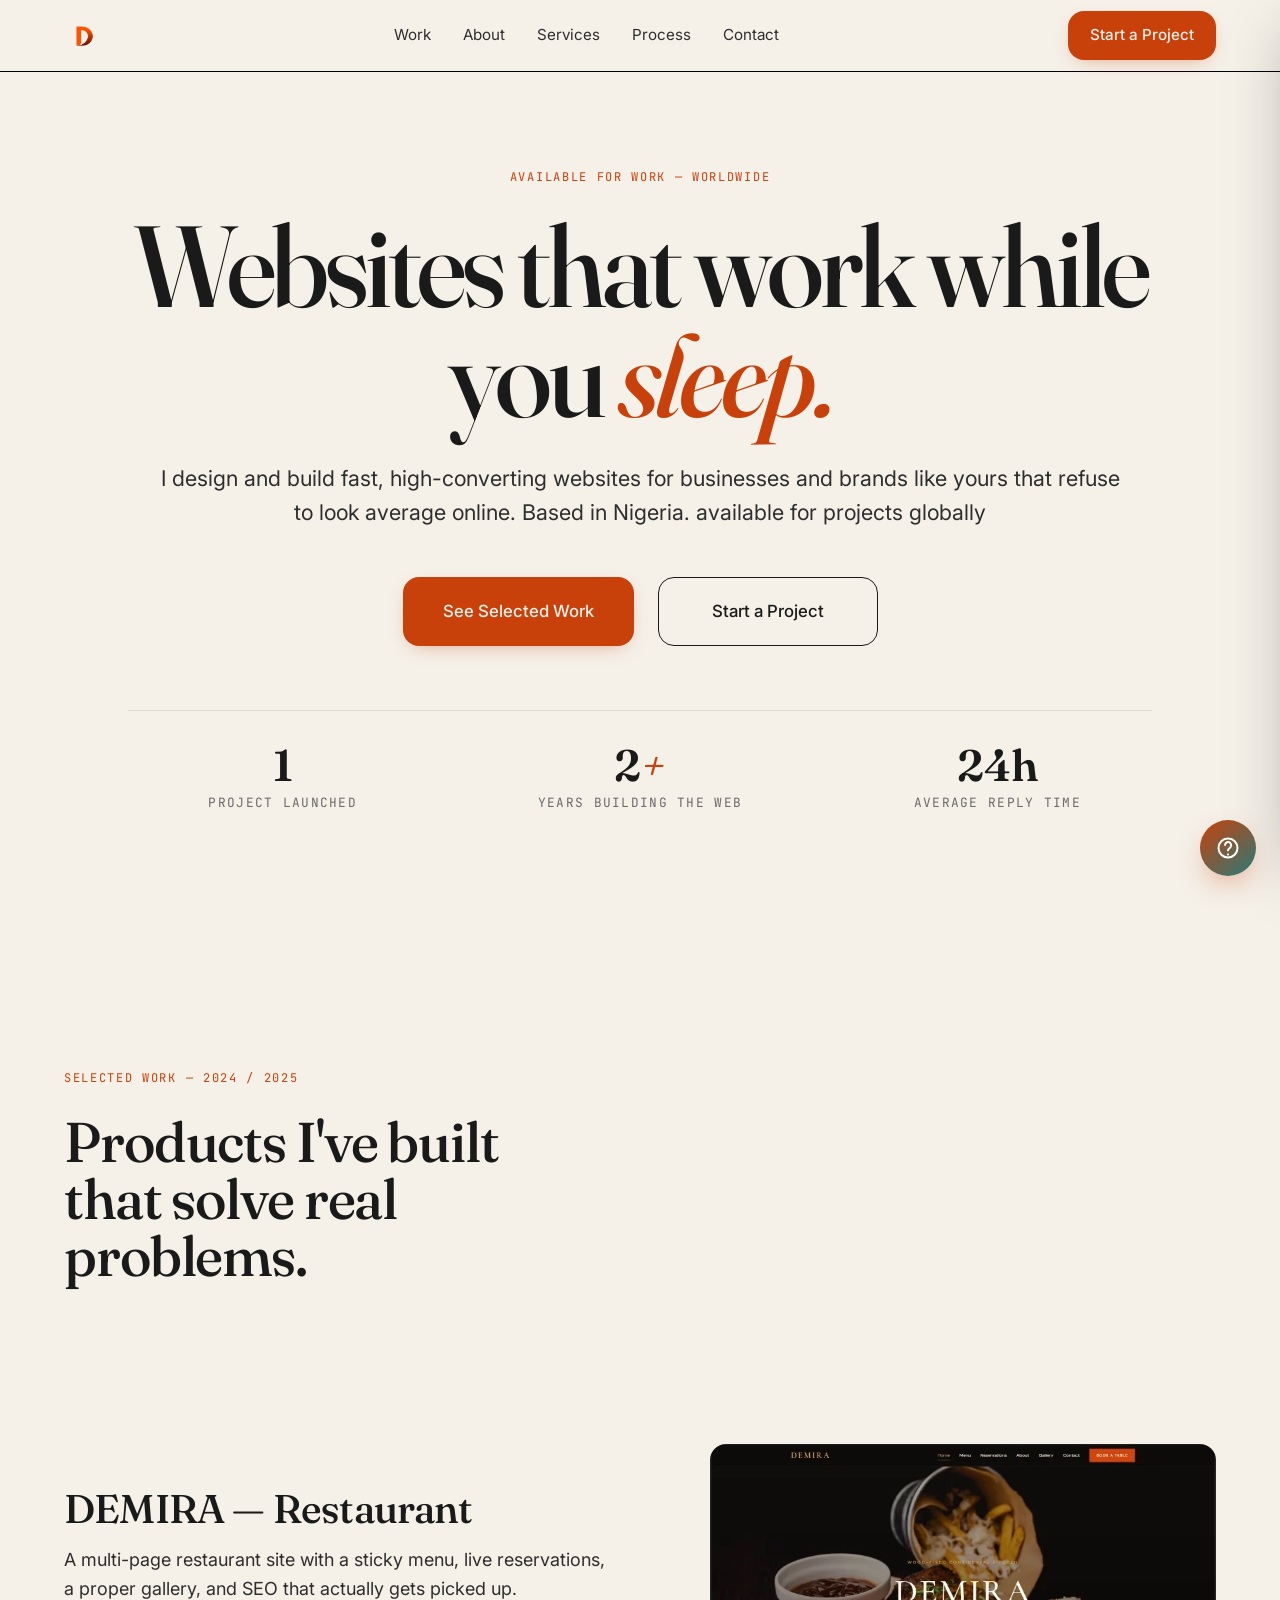
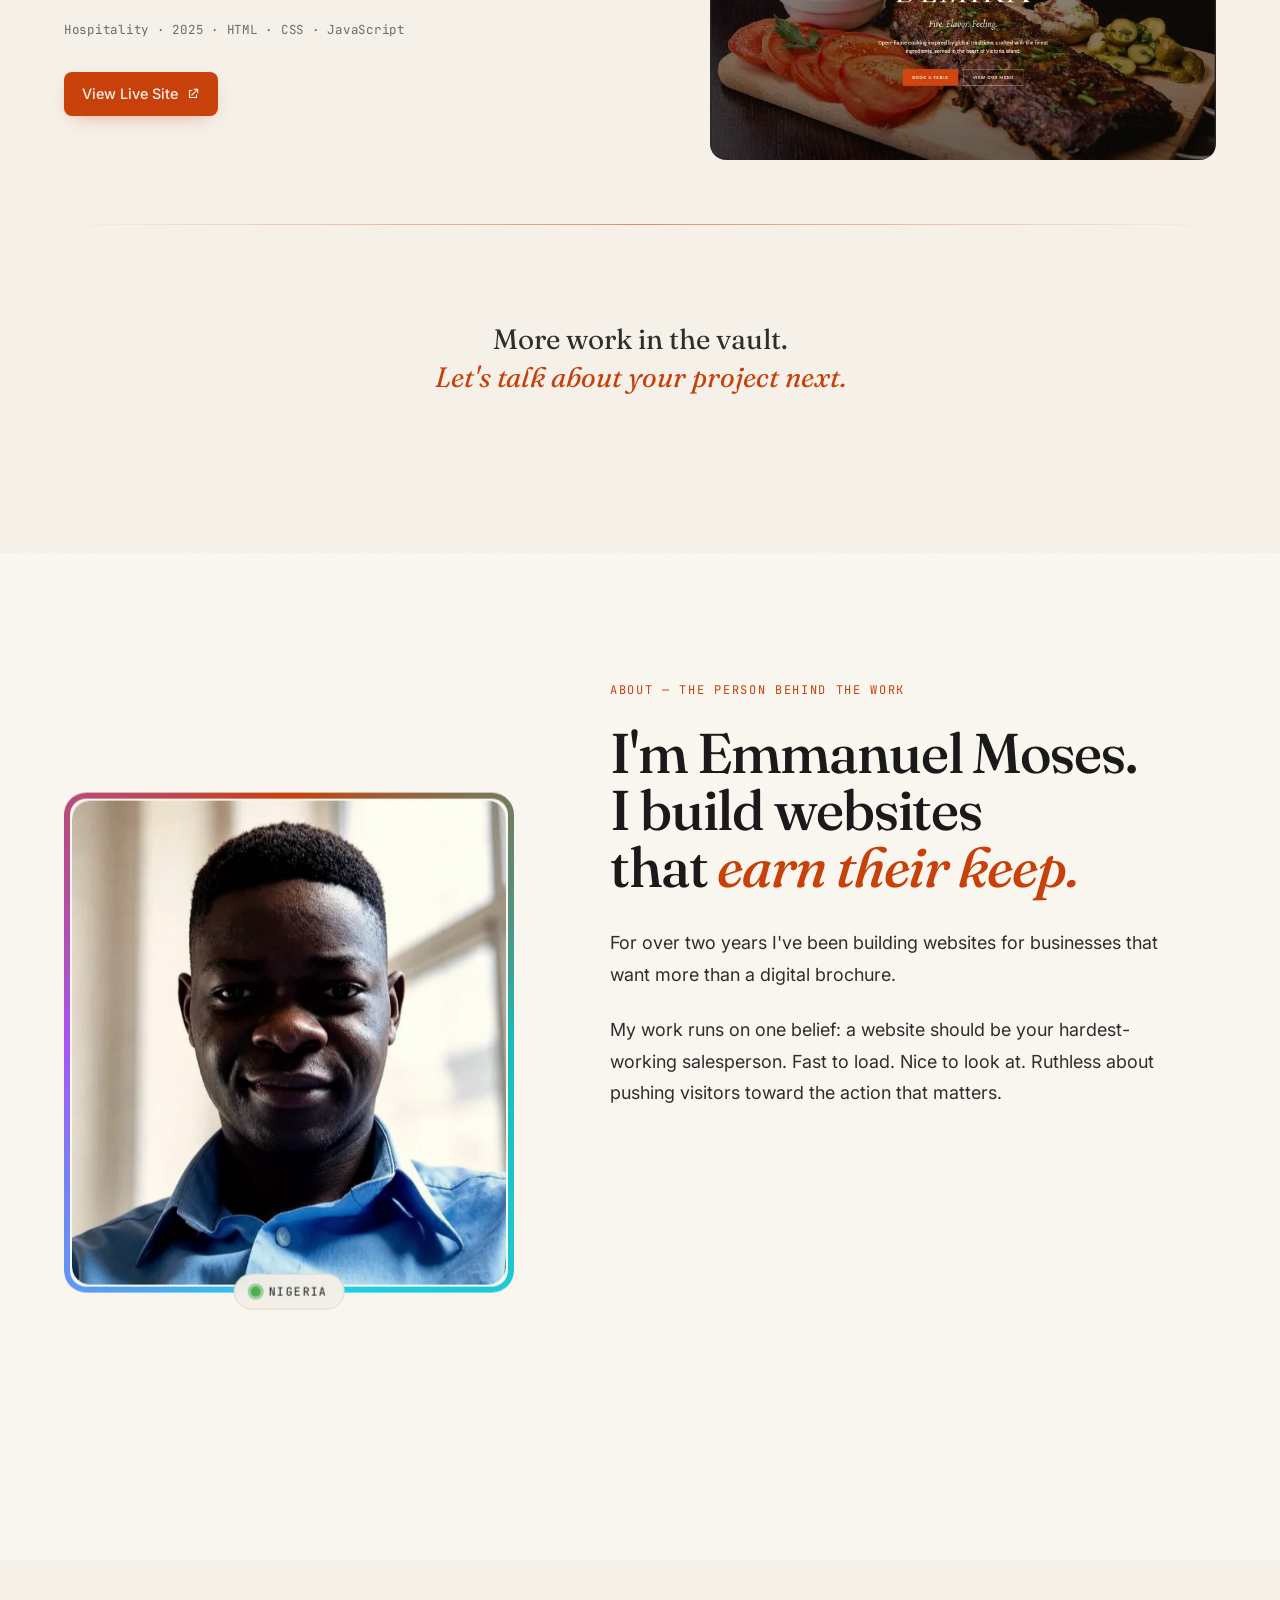
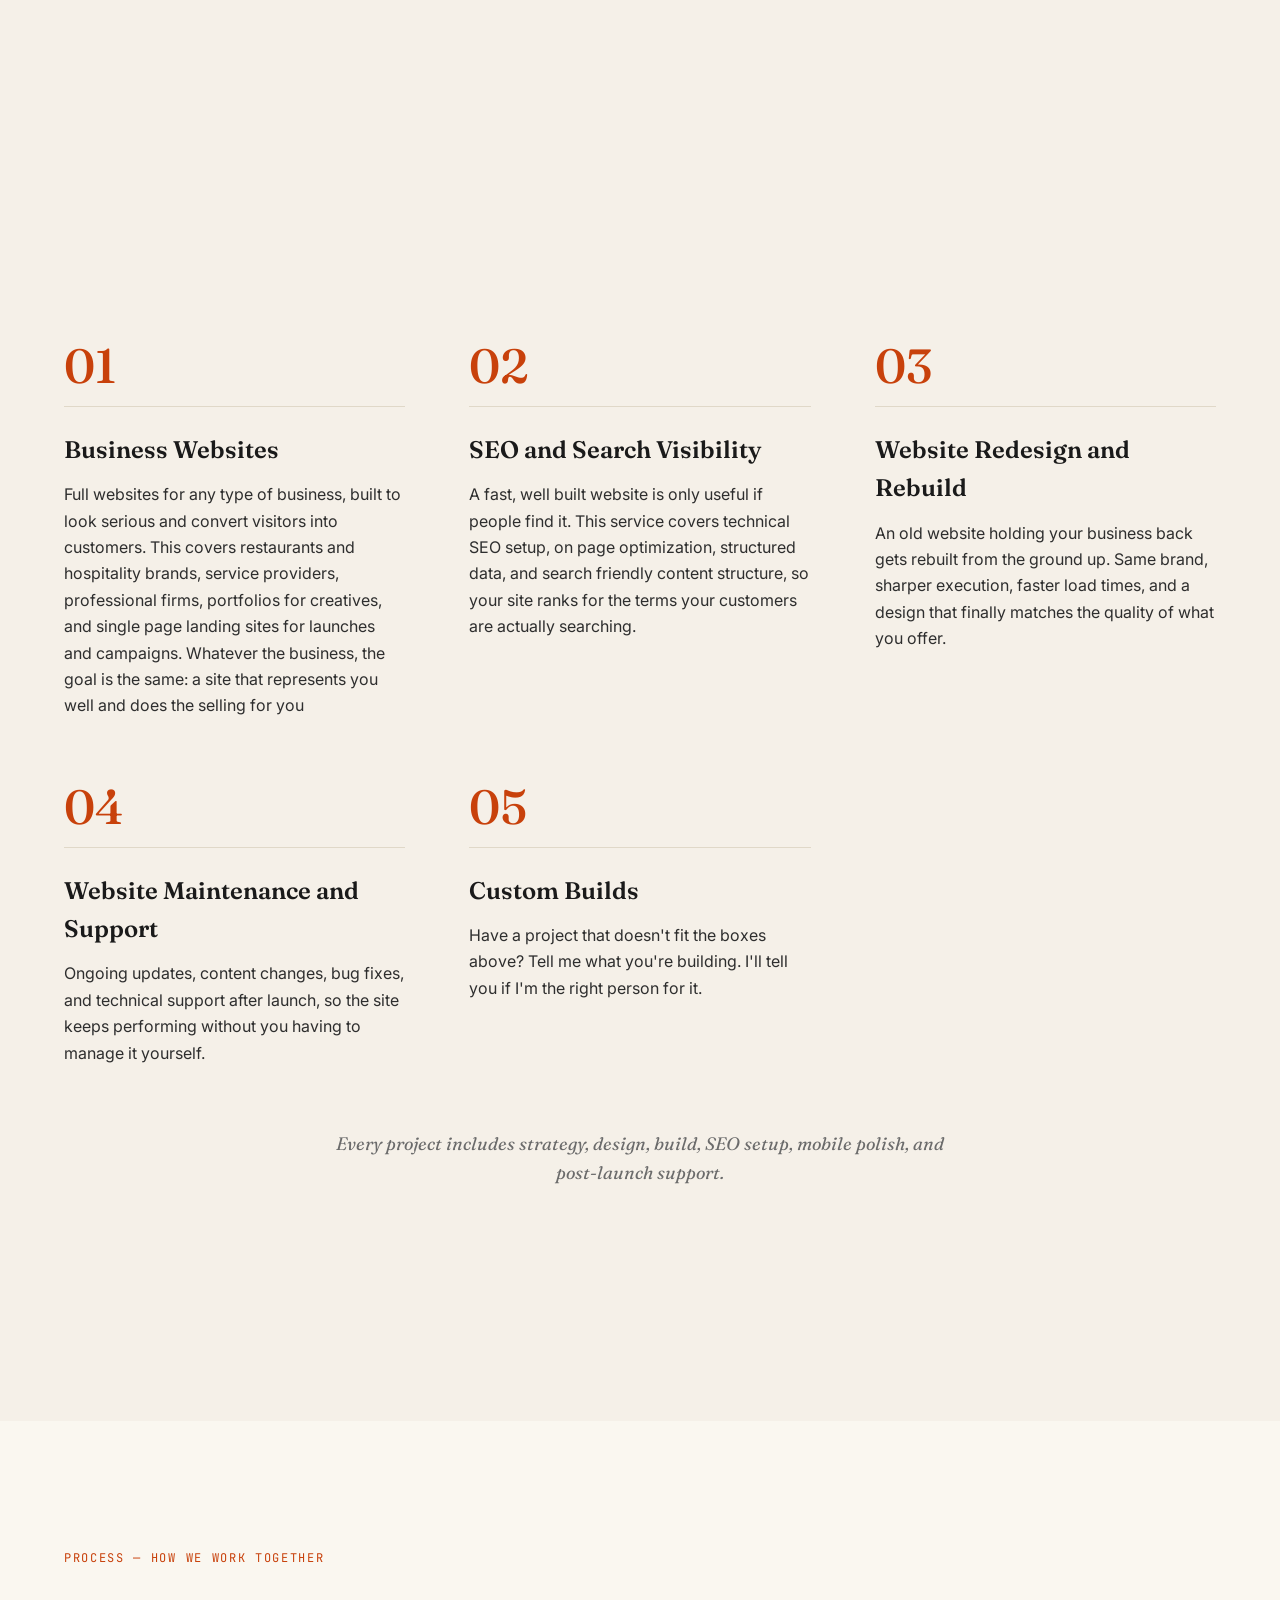
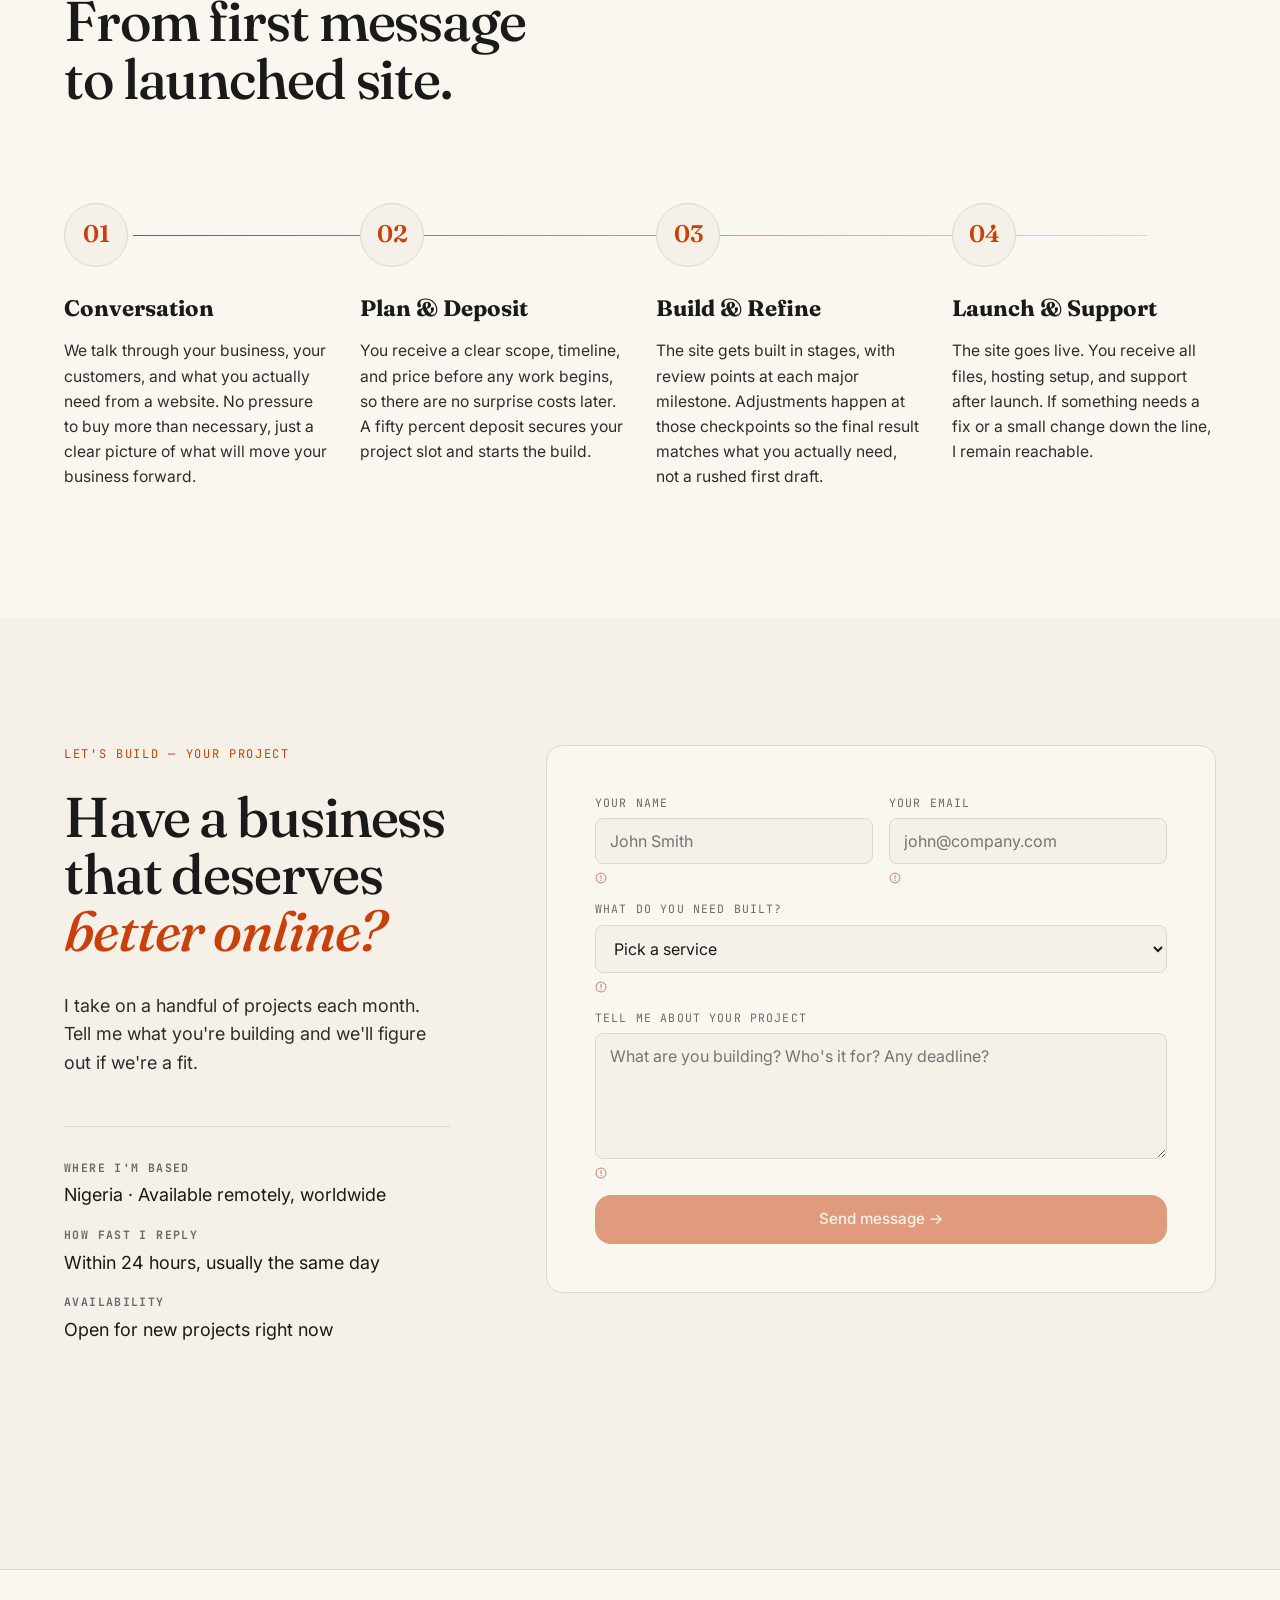
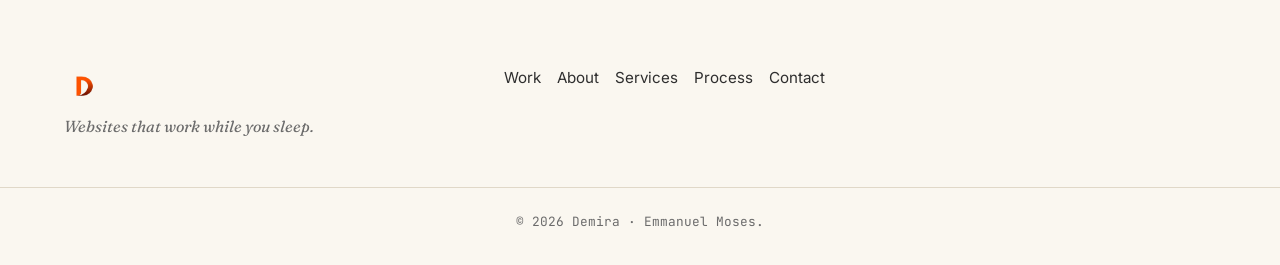
==== index.html @ 2ce8caf1 "Update index.html" ====
<!DOCTYPE html>
<html lang="en">
<head>
<meta charset="UTF-8">
<meta name="viewport" content="width=device-width, initial-scale=1.0, viewport-fit=cover">
<title>Demira — Websites That Work While You Sleep</title>
<meta name="description" content="I design and build fast, high-converting websites for businesses and brands that refuse to look average online. Based in Nigeria. Trusted by clients globally">
<meta name="author" content="Emmanuel Moses">
<meta name="theme-color" content="#F5F0E8">
<meta name="robots" content="index,follow">
<meta name="keywords" content="web developer Nigeria, premium web design, landing page developer, React developer, restaurant website developer, Demira, Emmanuel Moses">
<link rel="canonical" href="https://demira.online">

<meta property="og:type" content="website">
<meta property="og:title" content="Demira — Websites That Work While You Sleep">
<meta property="og:description" content="I build fast, thoughtful, high-converting websites for businesses that refuse to look average online. Working with clients across the globe.">
<meta property="og:image" content="https://demira.online/og-image.jpg">
<meta property="og:image:width" content="1200">
<meta property="og:image:height" content="630">
<meta property="og:url" content="https://demira.online">
<meta property="og:site_name" content="Demira">
<meta property="og:locale" content="en_US">

<meta name="twitter:card" content="summary_large_image">
<meta name="twitter:title" content="Demira — Websites That Work While You Sleep">
<meta name="twitter:description" content="Custom websites for businesses that refuse to look average online.">
<meta name="twitter:image" content="https://demira.online/og-image.jpg">

<link rel="icon" type="image/x-icon" href="favicon.ico">

<link rel="preconnect" href="https://fonts.googleapis.com">
<link rel="preconnect" href="https://fonts.gstatic.com" crossorigin>
<link rel="stylesheet" href="https://fonts.googleapis.com/css2?family=Fraunces:ital,wght@0,400;0,500;0,600;0,700;1,400;1,600&family=Inter:wght@400;500;700&family=JetBrains+Mono:wght@400;500&display=swap">
<link rel="stylesheet" href="style.css">

<link rel="preload" as="image" href="hero-bg-1-desktop.webp" media="(min-width: 1200px)">
<link rel="preload" as="image" href="hero-bg-1-tablet.webp" media="(min-width: 768px) and (max-width: 1199px)">
<link rel="preload" as="image" href="hero-bg-1-mobile.webp" media="(max-width: 767px)">

<script type="application/ld+json">
{
  "@context": "https://schema.org",
  "@type": "ProfessionalService",
  "name": "Demira",
  "description": "Custom web development services for businesses in Nigeria and worldwide.",
  "url": "https://demira.online",
  "image": "https://demira.online/og-image.jpg",
  "priceRange": "$$",
  "serviceType": "Web Development",
  "areaServed": { "@type": "Place", "name": "Worldwide" },
  "address": { "@type": "PostalAddress", "addressCountry": "NG" },
  "email": "devmosheh@gmail.com",
  "telephone": "+2349059639220",
  "founder": {
    "@type": "Person",
    "name": "Emmanuel Moses",
    "jobTitle": "Web Developer",
    "url": "https://demira.online"
  }
}
</script>
<script type="application/ld+json">
{
  "@context": "https://schema.org",
  "@type": "Person",
  "name": "Emmanuel Moses",
  "alternateName": "Demira",
  "url": "https://demira.online",
  "image": "https://demira.online/portrait-hero-desktop.webp",
  "jobTitle": "Web Developer",
  "email": "devmosheh@gmail.com",
  "telephone": "+2349059639220",
  "worksFor": { "@type": "Organization", "name": "Demira" },
  "address": { "@type": "PostalAddress", "addressCountry": "NG" }
}
</script>
</head>
<body>

<a href="#main" class="skip">Skip to main content</a>

<header class="nav" id="nav">
  <div class="nav-inner">
    <a href="#top" class="brand" aria-label="Demira — home">
      <img src="logo-placeholder.png" alt="Demira logo" width="40" height="40" class="brand-logo">
    </a>
    <nav class="nav-links" aria-label="Primary">
      <a href="#work">Work</a>
      <a href="#about">About</a>
      <a href="#services">Services</a>
      <a href="#process">Process</a>
      <a href="#contact">Contact</a>
    </nav>
    <a href="#contact" class="btn btn-primary nav-cta">Start a Project</a>
    <button class="hamburger" id="ham" aria-label="Open menu" aria-expanded="false" aria-controls="mobileMenu" type="button">
      <span></span><span></span><span></span>
    </button>
  </div>
  <div class="menu-overlay" id="menuOverlay" hidden></div>
  <aside class="mobile-menu" id="mobileMenu" aria-hidden="true" aria-label="Mobile navigation">
    <button class="menu-close" id="menuClose" aria-label="Close menu" type="button">
      <svg viewBox="0 0 24 24" width="22" height="22" aria-hidden="true"><path fill="none" stroke="currentColor" stroke-width="2" stroke-linecap="round" d="M6 6l12 12M18 6L6 18"/></svg>
    </button>
    <nav class="mobile-menu-links" aria-label="Mobile primary">
      <a href="#work">Work</a>
      <a href="#about">About</a>
      <a href="#services">Services</a>
      <a href="#process">Process</a>
      <a href="#contact">Contact</a>
    </nav>
    <a href="#contact" class="btn btn-accent btn-mobile-cta">
      Start a Project
      <svg viewBox="0 0 24 24" width="16" height="16" aria-hidden="true"><path fill="none" stroke="currentColor" stroke-width="2" stroke-linecap="round" stroke-linejoin="round" d="M5 12h14M13 6l6 6-6 6"/></svg>
    </a>
  </aside>
</header>

<main id="main">

<section id="top" class="hero">
  
  <!--
  <div class="hero-bg" aria-hidden="true">
    <picture class="hero-bg-img is-active">
      <source media="(min-width: 1200px)" srcset="hero-bg-1-desktop.webp">
      <source media="(min-width: 768px)" srcset="hero-bg-1-tablet.webp">
      <img src="hero-bg-1-mobile.webp" alt="" loading="eager" fetchpriority="high">
    </picture>
    <div class="hero-bg-scrim"></div>
  </div>
-->
  <div class="wrap hero-grid hero-grid--solo">
    <div class="hero-copy">
      <p class="eyebrow reveal">Available for work — Worldwide</p>
      <h1 class="hero-title reveal-words">
        Websites that work while you <em>sleep.</em>
      </h1>
      <p class="hero-sub reveal">I design and build fast, high-converting websites for businesses and brands like yours that refuse to look average online. Based in Nigeria. available for projects globally</p>
      <div class="hero-ctas reveal">
        <a href="#work" class="btn btn-primary">See Selected Work</a>
        <a href="#contact" class="btn btn-ghost">Start a Project</a>
      </div>
      <div class="hero-stats reveal">
        <div><span class="stat-num" data-count="1">0<em></em></span><span class="stat-lbl">Project launched</span></div>
        <div><span class="stat-num" data-count="2">0<em>+</em></span><span class="stat-lbl">Years building the web</span></div>
        <div><span class="stat-num" data-count="24" data-suffix="h">0h</span><span class="stat-lbl">Average Reply time</span></div>
        
               <!-- <div><span class="stat-num" data-count="100" data-suffix="%">0h</span><span class="stat-lbl">Client Satisfaction</span></div> -->
        
      </div>
    </div>
  </div>
</section>

<section id="work" class="section">
  <div class="wrap">
    <header class="section-head">
      <p class="eyebrow reveal">Selected Work — 2024 / 2025</p>
      <h2 class="section-title reveal-words">Products I've built<br>that solve real<br>problems.</h2>
    </header>

    <article class="project reveal">
      <div class="project-media">
        <picture>
          <source media="(min-width: 1200px)" srcset="project-restaurant-desktop.webp">
          <source media="(min-width: 768px)" srcset="project-restaurant-tablet.webp">
          <img src="project-restaurant-mobile.webp" alt="DEMIRA Restaurant website, wood-fired continental cuisine" loading="lazy" width="1600" height="1000">
        </picture>
      </div>
      <div class="project-info">
        <h3 class="project-title">DEMIRA — Restaurant</h3>
        <p class="project-desc">A multi-page restaurant site with a sticky menu, live reservations, a proper gallery, and SEO that actually gets picked up.</p>
        <p class="meta">Hospitality · 2025 · HTML · CSS · JavaScript</p>
        <a class="btn btn-primary btn-live" href="https://demira-restaurant.vercel.app/" target="_blank" rel="noopener noreferrer">
          View Live Site
          <svg viewBox="0 0 24 24" width="14" height="14" aria-hidden="true"><path fill="none" stroke="currentColor" stroke-width="2" stroke-linecap="round" stroke-linejoin="round" d="M14 4h6v6M20 4L10 14M6 6h4M6 6v12h12v-4"/></svg>
        </a>
      </div>
    </article>
    <hr class="ember-rule">


    
<!--
    <article class="project reveal">
      <div class="project-media project-media--placeholder" aria-hidden="true">
        <span class="ph-icon">🏆</span>
      </div>
      <div class="project-info">
        <h3 class="project-title">Certificate Generator</h3>
        <p class="project-desc">Upload a CSV, pick a template, send branded certificates to every recipient. Hours of manual work compressed into one click.</p>
        <p class="meta">Tools · 2024 · React · Supabase · Resend</p>
        <button type="button" class="btn btn-live btn-live--disabled" disabled aria-disabled="true">
          Coming Soon
        </button>
      </div>
    </article>
    <hr class="ember-rule">

    <article class="project reveal">
      <div class="project-media project-media--placeholder" aria-hidden="true">
        <span class="ph-icon">🔗</span>
      </div>
      <div class="project-info">
        <h3 class="project-title">Link-in-Bio Tool</h3>
        <p class="project-desc">A creator-first link hub with analytics, custom themes, and social integration. Everything Linktree does, none of the monthly bill.</p>
        <p class="meta">SaaS · 2024 · React · Tailwind · MySQL</p>
        <button type="button" class="btn btn-live btn-live--disabled" disabled aria-disabled="true">
          Coming Soon
        </button>
      </div>
    </article>
    <hr class="ember-rule">

    <article class="project reveal">
      <div class="project-media project-media--placeholder" aria-hidden="true">
        <span class="ph-icon">📄</span>
      </div>
      <div class="project-info">
        <h3 class="project-title">Invoice Generator</h3>
        <p class="project-desc">Fill in the client details, preview an invoice, export a clean PDF in under a minute. Built for freelancers who hate paperwork.</p>
        <p class="meta">Tools · 2024 · React · TypeScript · PDF.js</p>
        <button type="button" class="btn btn-live btn-live--disabled" disabled aria-disabled="true">
          Coming Soon
        </button>
      </div>
    </article>
    <hr class="ember-rule">

    <article class="project reveal">
      <div class="project-media project-media--placeholder" aria-hidden="true">
        <span class="ph-icon">🔧</span>
      </div>
      <div class="project-info">
        <h3 class="project-title">NeuAuth UI Kit</h3>
        <p class="project-desc">A neumorphism-styled login and sign-up template you can drop straight into a project. Clean, modern, ready to ship.</p>
        <p class="meta">UI Kit · 2024 · HTML · CSS · JavaScript</p>
        <button type="button" class="btn btn-live btn-live--disabled" disabled aria-disabled="true">
          Coming Soon
        </button>
      </div>
    </article>
-->


    
    <p class="closing-note reveal">More work in the vault.<br><em>Let's talk about your project next.</em></p>
  </div>
</section>

<section id="about" class="section section-alt grain">
  <div class="wrap about-grid">
    <figure class="about-photo reveal portrait-glow portrait-neon" data-parallax="0.08">
      <picture>
        <source media="(min-width: 1200px)" srcset="portrait-about-desktop.webp">
        <source media="(min-width: 768px)" srcset="portrait-about-tablet.webp">
        <img src="portrait-about-mobile.webp" alt="Emmanuel Moses at work, portrait in warm natural light" loading="lazy" width="900" height="1125">
      </picture>
      <span class="photo-loc"><span class="online-dot" aria-label="Currently online and responsive"></span>Nigeria</span>
    </figure>
    <br/>
    <div class="about-copy">
      <p class="eyebrow reveal">About — The Person Behind The Work</p>
      <h2 class="section-title reveal-words">I'm Emmanuel Moses.<br>I build websites<br>that <em>earn their keep.</em></h2>
      <p class="about-body reveal">For over two years I've been building websites for businesses that want more than a digital brochure.</p>
      <p class="about-body reveal">My work runs on one belief: a website should be your hardest-working salesperson. Fast to load. Nice to look at. Ruthless about pushing visitors toward the action that matters.</p>
      <p class="about-body reveal">I work with restaurants, service providers, brands, and independent operators. Some are here in Nigeria. Some are on the other side of the world. They all want the same thing — their business to look online the way it looks in person.</p>
      <p class="signature reveal">— Emmanuel Moses</p>
      <div class="skills reveal" aria-label="Stack">
        <span class="chip">React</span><span class="chip">TypeScript</span>
        <span class="chip">Tailwind</span><span class="chip">Node.js</span>
        <span class="chip">MySQL</span><span class="chip">MongoDB</span>
        <span class="chip">React Native</span><span class="chip">SEO</span>
      </div>
    </div>
  </div>
</section>

<section id="services" class="section">
  <div class="wrap">
    <header class="section-head">
      <p class="eyebrow reveal">Services — What I Build</p>
      <h2 class="section-title reveal-words">Web Solutions, built<br>with <em>intention.</em></h2>
    </header>
    <div class="services-grid">
      <article class="service reveal">
        <span class="num">01</span>
        <hr class="rule">
        <h3>Business Websites</h3>
        <p>Full websites for any type of business, built to look serious and convert visitors into customers. This covers restaurants and hospitality brands, service providers, professional firms, portfolios for creatives, and single page landing sites for launches and campaigns. Whatever the business, the goal is the same: a site that represents you well and does the selling for you</p>
      </article>
      <article class="service reveal">
        <span class="num">02</span>
        <hr class="rule">
        <h3>SEO and Search Visibility</h3>
        <p>A fast, well built website is only useful if people find it. This service covers technical SEO setup, on page optimization, structured data, and search friendly content structure, so your site ranks for the terms your customers are actually searching.</p>
      </article>
      <article class="service reveal">
        <span class="num">03</span>
        <hr class="rule">
        <h3>Website Redesign and Rebuild</h3>
        <p>An old website holding your business back gets rebuilt from the ground up. Same brand, sharper execution, faster load times, and a design that finally matches the quality of what you offer.</p>
      </article>
      <article class="service reveal">
        <span class="num">04</span>
        <hr class="rule">
        <h3>Website Maintenance and Support</h3>
        <p>Ongoing updates, content changes, bug fixes, and technical support after launch, so the site keeps performing without you having to manage it yourself.</p>
      </article>

      <article class="service reveal">
        <span class="num">05</span>
        <hr class="rule">
        <h3>Custom Builds</h3>
        <p>Have a project that doesn't fit the boxes above? Tell me what you're building. I'll tell you if I'm the right person for it.</p>
      </article>
    </div>
    <p class="services-foot reveal"><em>Every project includes strategy, design, build, SEO setup, mobile polish, and post-launch support.</em></p>
    <p class="reveal"><a href="#contact" class="link-ember">Discuss your project →</a></p>
  </div>
</section>

<section id="process" class="section section-alt">
  <div class="wrap">
    <header class="section-head">
      <p class="eyebrow reveal">Process — How We Work Together</p>
      <h2 class="section-title reveal-words">From first message<br>to launched site.</h2>
    </header>
    <ol class="process">
      <li class="step reveal">
        <span class="step-num">01</span>
        <h3>Conversation</h3>
        <p>We talk through your business, your customers, and what you actually need from a website. No pressure to buy more than necessary, just a clear picture of what will move your business forward.</p>
      </li>
      <li class="step reveal">
        <span class="step-num">02</span>
        <h3>Plan &amp; Deposit</h3>
        <p>You receive a clear scope, timeline, and price before any work begins, so there are no surprise costs later. A fifty percent deposit secures your project slot and starts the build.</p>
      </li>
      <li class="step reveal">
        <span class="step-num">03</span>
        <h3>Build &amp; Refine</h3>
        <p>The site gets built in stages, with review points at each major milestone. Adjustments happen at those checkpoints so the final result matches what you actually need, not a rushed first draft.</p>
      </li>
      <li class="step reveal">
        <span class="step-num">04</span>
        <h3>Launch &amp; Support</h3>
        <p>The site goes live. You receive all files, hosting setup, and support after launch. If something needs a fix or a small change down the line, I remain reachable.</p>
      </li>
    </ol>
  </div>
</section>

<section id="contact" class="section">
  <div class="wrap contact-grid">
    <div class="contact-copy">
      <p class="eyebrow reveal">Let's Build — Your Project</p>
      <h2 class="section-title reveal-words">Have a business<br>that deserves<br><em>better online?</em></h2>
      <p class="contact-sub reveal">I take on a handful of projects each month. Tell me what you're building and we'll figure out if we're a fit.</p>
      <div class="contact-meta reveal">
        <div><strong>Where I'm based</strong><p>Nigeria · Available remotely, worldwide</p></div>
        <div><strong>How fast I reply</strong><p>Within 24 hours, usually the same day</p></div>
        <div><strong>Availability</strong><p>Open for new projects right now</p></div>
       
       <!-- 
        <div>
          <strong>Direct</strong>
          <div class="contact-direct">
            <a href="mailto:devmosheh@gmail.com" class="btn btn-ghost btn-contact" aria-label="Send an email to Demira">
              <svg viewBox="0 0 24 24" width="16" height="16" aria-hidden="true"><path fill="none" stroke="currentColor" stroke-width="2" stroke-linecap="round" stroke-linejoin="round" d="M4 6h16v12H4z M4 6l8 7 8-7"/></svg>
              Send an Email
            </a>
            <a href="https://wa.me/2349059639220" target="_blank" rel="noopener noreferrer" class="btn btn-ghost btn-contact" aria-label="Message Demira on WhatsApp">
              <svg viewBox="0 0 24 24" width="16" height="16" aria-hidden="true"><path fill="currentColor" d="M12.04 2.5c-5.24 0-9.5 4.24-9.5 9.47 0 1.67.44 3.3 1.27 4.74L2.5 21.5l4.94-1.29a9.5 9.5 0 0 0 4.6 1.17h.01c5.24 0 9.5-4.24 9.5-9.47 0-2.53-.99-4.9-2.78-6.69a9.44 9.44 0 0 0-6.73-2.72zm5.55 13.55c-.24.66-1.4 1.29-1.9 1.34-.48.05-.9.24-3-.63-2.53-1.05-4.16-3.6-4.28-3.76-.13-.16-1.02-1.35-1.02-2.58 0-1.23.64-1.84.88-2.09.24-.25.52-.31.7-.31.17 0 .34 0 .49.01.16.01.37-.06.58.44.24.55.79 1.9.86 2.04.07.14.11.31.02.5-.09.19-.13.31-.27.47-.13.16-.28.35-.4.47-.13.13-.27.27-.12.53.15.26.68 1.12 1.46 1.81 1 .89 1.85 1.17 2.11 1.3.26.13.42.11.57-.06.16-.17.66-.77.83-1.03.17-.26.35-.22.58-.13.24.09 1.51.71 1.77.84.26.13.43.19.5.31.06.11.06.65-.18 1.29z"/></svg>
              Message on WhatsApp
            </a>
          </div>
        </div> -->
        
        
      </div>
    </div>

    <form class="c-form reveal" id="cForm" name="contact" method="POST" action="https://api.web3forms.com/submit" novalidate>
      <input type="hidden" name="access_key" value="621d527b-831f-4339-a241-7bace1e35e04">
      <input type="hidden" name="subject" value="New project inquiry from your website">
      <input type="hidden" name="from_name" value="Demira Website">
      <input type="checkbox" name="botcheck" style="display:none" tabindex="-1" autocomplete="off">
      <div class="f-row">
        <div class="f-group">
          <label for="fn">Your name</label>
          <input type="text" id="fn" name="name" placeholder="John Smith" required autocomplete="name" minlength="2" data-validate="name">
          <span class="f-err" data-err-for="fn" hidden></span>
        </div>
        <div class="f-group">
          <label for="fe">Your email</label>
          <input type="email" id="fe" name="email" placeholder="john@company.com" required autocomplete="email" data-validate="email">
          <span class="f-err" data-err-for="fe" hidden></span>
        </div>
      </div>
      <div class="f-group">
        <label for="fs">What do you need built?</label>
        <select id="fs" name="service" required data-validate="service">
          <option value="" disabled selected>Pick a service</option>
          <option>Business Website</option>
          <option>SEO and Search Visibility</option>
          <option>
Website Redesign and Rebuild</option>
          <option>Website Maintenance and Support</option>
         <!-- <option>Website Redesign</option> -->
          <option value="Others">Others</option>
        </select>
        <span class="f-err" data-err-for="fs" hidden></span>
      </div>
      <div class="f-group f-others" id="fOthersGroup" hidden>
        <label for="fo">Describe what you need</label>
        <textarea id="fo" name="other_description" rows="3" placeholder="Tell me a bit about the project you have in mind" data-validate="other"></textarea>
        <span class="f-err" data-err-for="fo" hidden></span>
      </div>
      <div class="f-group">
        <label for="fm">Tell me about your project</label>
        <textarea id="fm" name="message" rows="5" placeholder="What are you building? Who's it for? Any deadline?" required data-validate="message" minlength="20"></textarea>
        <span class="f-err" data-err-for="fm" hidden></span>
      </div>
      <button type="submit" class="btn btn-primary btn-block" id="fSubmit" disabled>Send message →</button>
    </form>
  </div>
</section>

</main>

<footer class="footer">
  <div class="wrap footer-grid">
    <div>
      <img src="logo-placeholder.png" alt="Demira logo" width="40" height="40" class="brand-logo">
      <p class="foot-tag">Websites that work while you sleep.</p>
    </div>
    <nav aria-label="Footer">
      <a href="#work">Work</a>
      <a href="#about">About</a>
      <a href="#services">Services</a>
      <a href="#process">Process</a>
      <a href="#contact">Contact</a>
    </nav>
    <div class="footer-contact">
      
    </div>
  </div>
  <p class="copyline">© 2026 Demira · Emmanuel Moses. </p>
</footer>

<!-- Scroll to top -->
<button class="stb" id="stb" aria-label="Scroll to top" type="button">
  <svg viewBox="0 0 24 24" width="18" height="18" aria-hidden="true"><path fill="none" stroke="currentColor" stroke-width="2.2" stroke-linecap="round" stroke-linejoin="round" d="M12 19V5M5 12l7-7 7 7"/></svg>
</button>

<!-- Floating support widget -->
<div class="support" id="support">
  <div class="support-actions" id="supportActions" aria-hidden="true">
    <a href="mailto:devmosheh@gmail.com" class="support-action support-email" aria-label="Email" title="Email">
      <svg viewBox="0 0 24 24" width="20" height="20" aria-hidden="true"><path fill="none" stroke="currentColor" stroke-width="2" stroke-linecap="round" stroke-linejoin="round" d="M4 6h16v12H4z M4 6l8 7 8-7"/></svg>
    </a>
    <a href="https://wa.me/2349059639220" target="_blank" rel="noopener noreferrer" class="support-action support-whatsapp" aria-label="WhatsApp" title="WhatsApp">
      <svg viewBox="0 0 24 24" width="20" height="20" aria-hidden="true"><path fill="currentColor" d="M12.04 2.5c-5.24 0-9.5 4.24-9.5 9.47 0 1.67.44 3.3 1.27 4.74L2.5 21.5l4.94-1.29a9.5 9.5 0 0 0 4.6 1.17h.01c5.24 0 9.5-4.24 9.5-9.47 0-2.53-.99-4.9-2.78-6.69a9.44 9.44 0 0 0-6.73-2.72zm5.55 13.55c-.24.66-1.4 1.29-1.9 1.34-.48.05-.9.24-3-.63-2.53-1.05-4.16-3.6-4.28-3.76-.13-.16-1.02-1.35-1.02-2.58 0-1.23.64-1.84.88-2.09.24-.25.52-.31.7-.31.17 0 .34 0 .49.01.16.01.37-.06.58.44.24.55.79 1.9.86 2.04.07.14.11.31.02.5-.09.19-.13.31-.27.47-.13.16-.28.35-.4.47-.13.13-.27.27-.12.53.15.26.68 1.12 1.46 1.81 1 .89 1.85 1.17 2.11 1.3.26.13.42.11.57-.06.16-.17.66-.77.83-1.03.17-.26.35-.22.58-.13.24.09 1.51.71 1.77.84.26.13.43.19.5.31.06.11.06.65-.18 1.29z"/></svg>
    </a>
  </div>
  <button class="support-toggle" id="supportToggle" aria-label="Open contact options" aria-expanded="false" type="button">
    <svg class="support-icon-help" viewBox="0 0 24 24" width="24" height="24" aria-hidden="true"><path fill="none" stroke="currentColor" stroke-width="2" stroke-linecap="round" stroke-linejoin="round" d="M9.1 9a3 3 0 1 1 5.83 1c0 2-3 2.5-3 4.5"/><circle cx="12" cy="18.5" r="1.1" fill="currentColor"/><circle cx="12" cy="12" r="9.5" fill="none" stroke="currentColor" stroke-width="2"/></svg>
    <svg class="support-icon-close" viewBox="0 0 24 24" width="22" height="22" aria-hidden="true"><path fill="none" stroke="currentColor" stroke-width="2.2" stroke-linecap="round" d="M6 6l12 12M18 6L6 18"/></svg>
  </button>
</div>

<script src="main.js" defer></script>
</body>
</html>
---- style.css ----
/* =========================================================
   DEMIRA — Portfolio v2.1
   Warm cream editorial single-page portfolio
   ========================================================= */

:root {
  --color-cream:      #F5F0E8;
  --color-warm-white: #FAF7F0;
  --color-ink:        #1A1A1A;
  --color-charcoal:   #2E2E2E;
  --color-muted:      #6B6B6B;

  --color-ember:      #C8410B;
  --color-clay:       #8B4513;
  --color-sage:       #7A8471;

  /* New second accent — deep teal + neon cyan */
  --color-electric:   #2B7A78;
  --color-glow:       #17BEBB;

  --color-line:       #E0D8C8;
  --color-success:    #4CAF82;
  --color-online:     #4CAF50;
  --color-error:      #C97A6A;

  --font-display: 'Fraunces', Georgia, serif;
  --font-body:    'Inter', system-ui, -apple-system, sans-serif;
  --font-mono:    'JetBrains Mono', ui-monospace, monospace;

  --text-xs:   0.75rem;
  --text-sm:   0.875rem;
  --text-base: 1rem;
  --text-md:   1.125rem;
  --text-lg:   1.375rem;
  --text-xl:   1.75rem;
  --text-2xl:  2.5rem;
  --text-3xl:  3.5rem;
  --text-hero: 6rem;

  --space-1: 4px; --space-2: 8px; --space-3: 12px; --space-4: 16px;
  --space-5: 24px; --space-6: 32px; --space-7: 48px; --space-8: 64px;
  --space-9: 96px; --space-10: 128px; --space-11: 160px;

  --radius-sm: 4px; --radius-md: 8px; --radius-lg: 16px; --radius-xl: 24px;

  --max-width: 1200px;
  --nav-height: 72px;
}

*, *::before, *::after { box-sizing: border-box; }
html { scroll-behavior: smooth; -webkit-text-size-adjust: 100%; overflow-x: clip; }
body {
  margin: 0;
  font-family: var(--font-body);
  font-size: var(--text-base);
  line-height: 1.6;
  color: var(--color-ink);
  background: var(--color-cream);
  -webkit-font-smoothing: antialiased;
  -moz-osx-font-smoothing: grayscale;
  overflow-x: clip;
}
img, picture, svg { max-width: 100%; display: block; }
a { color: inherit; text-decoration: none; }
button { font: inherit; cursor: pointer; border: 0; background: transparent; color: inherit; }

.skip {
  position: absolute; left: -9999px; top: 0;
  background: var(--color-ink); color: var(--color-cream);
  padding: 12px 16px; z-index: 999;
}
.skip:focus { left: 12px; top: 12px; }

*:focus-visible { outline: 2px solid var(--color-electric); outline-offset: 3px; border-radius: 2px; }

.wrap { max-width: var(--max-width); margin: 0 auto; padding: 0 var(--space-5); position: relative; }

/* -------- Type -------- */
.eyebrow {
  font-family: var(--font-mono);
  font-size: var(--text-xs);
  text-transform: uppercase;
  letter-spacing: 0.14em;
  color: var(--color-ember);
  margin: 0 0 var(--space-5);
}
.section-title {
  font-family: var(--font-display);
  font-weight: 500;
  font-size: var(--text-3xl);
  line-height: 1.02;
  letter-spacing: -0.02em;
  color: var(--color-ink);
  margin: 0 0 var(--space-6);
}
.section-title em {
  font-style: italic;
  color: var(--color-ember);
  font-weight: 500;
}

/* -------- Nav -------- */
.nav {
  position: fixed; top: 0; left: 0; right: 0; z-index: 60;
  height: var(--nav-height);
  display: flex; align-items: center;
  background: transparent;
  transition: background 300ms ease, box-shadow 300ms ease, border-color 300ms ease;
  border-bottom: 1px solid black;
}
.nav.scrolled {
  background: color-mix(in oklab, var(--color-cream) 92%, transparent);
  backdrop-filter: saturate(140%) blur(10px);
  -webkit-backdrop-filter: saturate(140%) blur(10px);
  border-bottom-color: var(--color-line);
}
.nav-inner {
  width: 100%; max-width: var(--max-width);
  margin: 0 auto; padding: 0 var(--space-5);
  display: flex; align-items: center; justify-content: space-between; gap: var(--space-5);
}
.brand { display: inline-flex; align-items: center; }
.brand-logo { height: 40px; width: auto; display: block; }
.nav-links { display: flex; gap: var(--space-6); }
.nav-links a {
  font-size: 0.95rem;
  color: var(--color-charcoal);
  position: relative; padding: 6px 0;
  transition: color 200ms;
}
.nav-links a:hover { color: var(--color-ember); }
.nav-links a.active::after {
  content: ""; position: absolute; left: 0; right: 0; bottom: -2px;
  height: 2px; background: var(--color-ember);
}

/* -------- Buttons (neon aesthetic) -------- */
.btn {
  display: inline-flex; align-items: center; justify-content: center; gap: 8px;
  padding: 12px 22px; border-radius: var(--radius-lg);
  font-family: var(--font-body); font-weight: 500; font-size: 0.95rem;
  transition: transform 300ms ease, background 300ms ease, color 300ms ease,
              border-color 300ms ease, box-shadow 300ms ease;
  min-height: 44px; min-width: 44px;
  position: relative;
}
.btn-primary {
  background: var(--color-ember); color: var(--color-cream);
  box-shadow: 0 6px 20px -10px color-mix(in oklab, var(--color-ember) 60%, transparent);
}
.btn-primary:hover {
  transform: translateY(-2px);
  box-shadow: 0 14px 28px -10px color-mix(in oklab, var(--color-ember) 55%, transparent),
              inset 0 0 12px color-mix(in oklab, #fff 30%, transparent);
}
.btn-ghost {
  border: 1.5px solid var(--color-ink); color: var(--color-ink); background: transparent;
}
.btn-ghost:hover {
  border-color: var(--color-electric);
  color: var(--color-electric);
  box-shadow: 0 8px 22px -12px color-mix(in oklab, var(--color-electric) 60%, transparent);
  transform: translateY(-2px);
}
.btn-accent {
  background: var(--color-ink); color: var(--color-glow);
  border: 1px solid color-mix(in oklab, var(--color-glow) 55%, transparent);
  box-shadow: 0 0 14px -2px color-mix(in oklab, var(--color-glow) 45%, transparent),
              inset 0 0 8px color-mix(in oklab, var(--color-glow) 15%, transparent);
}
.btn-accent:hover {
  transform: translateY(-2px);
  box-shadow: 0 0 24px color-mix(in oklab, var(--color-glow) 65%, transparent),
              inset 0 0 12px color-mix(in oklab, var(--color-glow) 30%, transparent);
}
.btn-block { width: 100%; }
.btn:disabled { opacity: 0.5; cursor: not-allowed; transform: none !important; box-shadow: none !important; }

/* Hamburger */
.hamburger { display: none; width: 44px; height: 44px; flex-direction: column; gap: 5px; align-items: center; justify-content: center; }
.hamburger span { display: block; width: 24px; height: 2px; background: var(--color-ink); transition: transform 250ms, opacity 200ms; }
.hamburger.open span:nth-child(1) { transform: translateY(7px) rotate(45deg); }
.hamburger.open span:nth-child(2) { opacity: 0; }
.hamburger.open span:nth-child(3) { transform: translateY(-7px) rotate(-45deg); }

/* Mobile menu — panel from right, full viewport height (FIX 6) */
.menu-overlay {
  position: fixed; inset: 0;
  background: rgba(20, 18, 15, 0.55);
  z-index: 998;
  opacity: 0;
  transition: opacity 300ms ease;
}
.menu-overlay.show { opacity: 1; }

.mobile-menu {
  position: fixed;
  top: 0; right: 0;
  width: min(320px, 88vw);
  height: 100vh;
  height: 100dvh;
  background-color: #F5F0E8;
  border-left: 1px solid var(--color-line);
  z-index: 999;
  display: flex; flex-direction: column;
  padding: calc(var(--nav-height) + var(--space-4)) var(--space-6) var(--space-6);
  gap: var(--space-5);
  transform: translateX(100%);
  transition: transform 380ms cubic-bezier(.6,.05,.2,1);
  box-shadow: -20px 0 60px -30px rgba(0,0,0,0.25);
  overflow-y: auto;
  opacity: 1;
}
.mobile-menu.open { transform: translateX(0); }
.menu-close { z-index: 1000 !important; }
.menu-close {
  position: absolute; top: 16px; right: 16px;
  width: 40px; height: 40px; border-radius: 50%;
  display: inline-flex; align-items: center; justify-content: center;
  color: var(--color-ink);
  background: color-mix(in oklab, var(--color-warm-white) 90%, transparent);
  border: 1px solid var(--color-line);
  transition: color 200ms, border-color 200ms;
}
.menu-close:hover { color: var(--color-ember); border-color: var(--color-ember); }
.mobile-menu-links { display: flex; flex-direction: column; gap: var(--space-4); }
.mobile-menu-links a {
  font-family: var(--font-display); font-size: 1.5rem; color: var(--color-ink);
  padding: 6px 0; transition: color 200ms;
}
.mobile-menu-links a:hover { color: var(--color-ember); }
.btn-mobile-cta {
  padding: 10px 16px; font-size: 0.9rem; border-radius: var(--radius-md);
  align-self: flex-start; margin-top: var(--space-2);
}

/* -------- Hero -------- */
.hero {
  padding: calc(var(--nav-height) + var(--space-9)) 0 var(--space-10);
  position: relative; overflow: hidden;
  isolation: isolate;
}
.hero-bg { position: absolute; inset: 0; z-index: -2; }
.hero-bg-img { position: absolute; inset: 0; opacity: 0; transition: opacity 1400ms ease; }
.hero-bg-img.is-active { opacity: 1; }
.hero-bg-img img {
  width: 100%; height: 100%; object-fit: cover; object-position: center;
}
.hero-bg-scrim {
  position: absolute; inset: 0;
  background:
    linear-gradient(180deg,
      color-mix(in oklab, var(--color-cream) 78%, transparent) 0%,
      color-mix(in oklab, var(--color-cream) 55%, transparent) 40%,
      color-mix(in oklab, var(--color-cream) 88%, transparent) 100%);
  backdrop-filter: blur(1.5px);
  -webkit-backdrop-filter: blur(1.5px);
}
.hero-grid {
  display: grid; grid-template-columns: 1.4fr 1fr; gap: var(--space-8);
  align-items: center;
}
/* Solo hero (portrait removed) — center + widen copy column */
.hero-grid--solo {
  grid-template-columns: 1fr;
  justify-items: center;
  text-align: center;
}
.hero-grid--solo .hero-copy { max-width: 52rem; }
.hero-grid--solo .hero-sub { margin-left: auto; margin-right: auto; }
.hero-grid--solo .hero-ctas { justify-content: center; }
.hero-grid--solo .hero-stats { margin-left: auto; margin-right: auto; }
.hero-grid--solo .hero-stats > div { align-items: center; text-align: center; }
.hero-title {
  font-family: var(--font-display);
  font-weight: 500;
  font-size: var(--text-hero);
  line-height: 0.98;
  letter-spacing: -0.035em;
  margin: 0 0 var(--space-6);
  color: var(--color-ink);
}
.hero-title em {
  font-style: italic;
  color: var(--color-ember);
  font-weight: 500;
}
.hero-sub {
  font-size: var(--text-md);
  color: var(--color-charcoal);
  max-width: 34rem;
  margin: 0 0 var(--space-7);
  line-height: 1.55;
}
.hero-ctas { display: flex; gap: var(--space-4); flex-wrap: wrap; margin-bottom: var(--space-8); }
.hero-stats {
  display: grid; grid-template-columns: repeat(3, minmax(0,1fr));
  gap: var(--space-5); max-width: 40rem;
  padding-top: var(--space-6); border-top: 1px solid var(--color-line);
}
.hero-stats > div { display: flex; flex-direction: column; gap: 6px; }
.stat-num {
  font-family: var(--font-display);
  font-size: 2.2rem; font-weight: 600; color: var(--color-ink);
  line-height: 1;
}
.stat-num em { color: var(--color-ember); font-style: italic; }
.stat-lbl {
  font-family: var(--font-mono);
  font-size: 0.72rem; text-transform: uppercase; letter-spacing: 0.1em;
  color: var(--color-muted);
}

/* Portrait treatment — no card, animated neon border */
.portrait-glow { position: relative; background: transparent !important; box-shadow: none !important; }

.portrait-neon {
  position: relative;
  padding: 8px;
  border-radius: 24px;
  background: transparent;
  isolation: isolate;
}
.portrait-neon::before,
.portrait-neon::after {
  content: "";
  position: absolute; inset: 0;
  border-radius: inherit;
  padding: 6px;
  background: conic-gradient(
    from 0deg,
    var(--color-ember),
    var(--color-glow),
    #22d3ee,
    #a855f7,
    var(--color-ember)
  );
  -webkit-mask: linear-gradient(#000 0 0) content-box, linear-gradient(#000 0 0);
          mask: linear-gradient(#000 0 0) content-box, linear-gradient(#000 0 0);
  -webkit-mask-composite: xor;
          mask-composite: exclude;
  pointer-events: none;
  z-index: 1;
}
.portrait-neon::after {
  filter: blur(18px);
  opacity: 0.9;
  z-index: 0;
}
.portrait-neon picture,
.portrait-neon img {
  position: relative;
  z-index: 2;
  border-radius: 18px;
  overflow: hidden;
  display: block;
  width: 100%;
  height: 100%;
  object-fit: cover ;
  background: transparent;
}

/* Nigeria location pill with inline online dot (FIX 5) */
.photo-loc {
  position: absolute; left: 50%; bottom: -18px;
  z-index: 3;
  transform: translateX(-50%);
  background: color-mix(in oklab, var(--color-cream) 94%, transparent);
  color: var(--color-ink);
  padding: 8px 16px; border-radius: 999px;
  font-family: var(--font-mono); font-size: 0.72rem;
  text-transform: uppercase; letter-spacing: 0.12em;
  backdrop-filter: blur(6px);
  border: 1px solid var(--color-line);
  display: inline-flex; align-items: center; gap: 8px;
}
.photo-loc .online-dot {
  display: inline-block;
  width: 10px; height: 10px; border-radius: 50%;
  background: #4CAF50;
  position: relative;
  flex-shrink: 0;
}
.photo-loc .online-dot::after {
  content: ""; position: absolute; inset: -3px; border-radius: 50%;
  background: #4CAF50; opacity: 0.5;
  animation: onlinePulse 2s ease-out infinite;
}
@keyframes onlinePulse {
  0%   { transform: scale(0.8); opacity: 0.6; }
  70%  { transform: scale(2.2); opacity: 0; }
  100% { transform: scale(2.2); opacity: 0; }
}

/* Grain overlay */
.grain { position: relative; }
.grain::after {
  content: ""; position: absolute; inset: 0; pointer-events: none;
  background-image: url("data:image/svg+xml;utf8,<svg viewBox='0 0 200 200' xmlns='http://www.w3.org/2000/svg'><filter id='n'><feTurbulence type='fractalNoise' baseFrequency='0.9' numOctaves='2' stitchTiles='stitch'/></filter><rect width='100%' height='100%' filter='url(%23n)' opacity='0.5'/></svg>");
  opacity: 0.05; mix-blend-mode: multiply;
}

/* -------- Sections -------- */
.section { padding: var(--space-10) 0; }
.section-alt { background: var(--color-warm-white); }
.section-head { max-width: 46rem; margin-bottom: var(--space-9); }

/* -------- Projects -------- */
.project {
  display: grid; grid-template-columns: 1.15fr 1fr; gap: var(--space-8);
  align-items: center; padding: var(--space-8) 0;
}
.project:nth-child(even) .project-media { order: 2; }
.project-media {
  display: block; overflow: hidden; border-radius: var(--radius-lg);
  background: var(--color-warm-white);
  aspect-ratio: 16/10; position: relative;
  transition: transform 400ms ease;
}
.project-media img {
  width: 100%; height: 100%; object-fit: cover;
  transition: transform 500ms ease;
}
.project-media:hover img { transform: scale(1.02); }
.project-media--placeholder {
  display: flex; align-items: center; justify-content: center;
  border: 1px dashed var(--color-line);
  background: linear-gradient(135deg, var(--color-warm-white), var(--color-cream));
}
.ph-icon { font-size: 4rem; opacity: 0.6; }
.project-title {
  font-family: var(--font-display); font-weight: 500;
  font-size: 2.5rem; line-height: 1.05; letter-spacing: -0.02em;
  margin: 0 0 var(--space-4); color: var(--color-ink);
}
.project-desc { color: var(--color-charcoal); margin: 0 0 var(--space-4); font-size: var(--text-md); line-height: 1.6; max-width: 34rem; }
.meta {
  font-family: var(--font-mono); font-size: 0.78rem;
  color: var(--color-muted); letter-spacing: 0.06em;
  margin: 0 0 var(--space-5);
}
.link-ember {
  font-family: var(--font-body); color: var(--color-ember);
  font-weight: 500; position: relative; padding-bottom: 3px;
  border-bottom: 1px solid color-mix(in oklab, var(--color-ember) 40%, transparent);
  transition: border-color 200ms;
}
.link-ember:hover { border-bottom-color: var(--color-ember); }

.ember-rule {
  border: 0; height: 1px;
  background: linear-gradient(90deg, transparent, color-mix(in oklab, var(--color-ember) 55%, transparent), transparent);
  margin: 0;
}
.closing-note {
  font-family: var(--font-display); font-size: 1.75rem; line-height: 1.35;
  color: var(--color-charcoal); text-align: center;
  margin-top: var(--space-9);
}
.closing-note em { color: var(--color-ember); }

/* -------- About -------- */
.about-grid {
  display: grid; grid-template-columns: 1fr 1.4fr; gap: var(--space-9);
  align-items: center;
}
.about-photo {
  margin: 0; overflow: visible;
  box-shadow: none;
  aspect-ratio: 4/5;
  background: transparent;
  border-radius: 22px;
}
.about-photo picture, .about-photo img { display: block; width: 100%; height: 100%; }
.about-photo img { object-fit: cover; object-position: center top; background: transparent; }

.about-body { color: var(--color-charcoal); font-size: var(--text-md); line-height: 1.75; margin: 0 0 var(--space-5); max-width: 36rem; }
.signature { font-family: var(--font-display); font-style: italic; font-size: 1.3rem; color: var(--color-ink); margin: var(--space-6) 0; }
.skills { display: flex; flex-wrap: wrap; gap: 10px; margin-top: var(--space-6); }
.chip {
  font-family: var(--font-mono); font-size: 0.75rem;
  padding: 6px 12px; border-radius: 999px;
  background: var(--color-cream); color: var(--color-charcoal);
  border: 1px solid var(--color-line);
}

/* -------- Services -------- */
.services-grid {
  display: grid; grid-template-columns: repeat(3, 1fr); gap: var(--space-8);
  margin-bottom: var(--space-8);
}
.service .num {
  font-family: var(--font-display); font-size: 3rem; color: var(--color-ember); font-weight: 500;
  display: block; line-height: 1;
}
.service .rule { border: 0; height: 1px; background: var(--color-line); margin: var(--space-4) 0 var(--space-5); }
.service h3 { font-family: var(--font-display); font-weight: 600; font-size: 1.5rem; margin: 0 0 var(--space-3); color: var(--color-ink); }
.service p { color: var(--color-charcoal); font-size: var(--text-base); line-height: 1.65; margin: 0; }
.services-foot { font-family: var(--font-display); color: var(--color-muted); font-size: 1.125rem; text-align: center; margin: var(--space-8) auto; max-width: 40rem; }

/* -------- Process -------- */
.process {
  list-style: none; padding: 0; margin: 0;
  display: grid; grid-template-columns: repeat(4, 1fr); gap: var(--space-6);
  position: relative;
}
.process::before {
  content: ""; position: absolute; top: 32px; left: 6%; right: 6%; height: 1px;
  background: linear-gradient(90deg, var(--color-ember), color-mix(in oklab, var(--color-ember) 20%, transparent));
  transform: scaleX(0); transform-origin: left;
  transition: transform 1200ms ease;
}
.process.drawn::before { transform: scaleX(1); }
.step { position: relative; padding-top: 0; }
.step-num {
  display: inline-flex; align-items: center; justify-content: center;
  width: 64px; height: 64px; border-radius: 50%;
  background: var(--color-cream); border: 1px solid var(--color-line);
  font-family: var(--font-display); font-size: 1.5rem; color: var(--color-ember); font-weight: 600;
  margin-bottom: var(--space-5);
  position: relative; z-index: 2;
}
.step h3 { font-family: var(--font-display); font-size: 1.4rem; margin: 0 0 var(--space-3); color: var(--color-ink); }
.step p { color: var(--color-charcoal); margin: 0; font-size: 0.98rem; line-height: 1.6; }

/* -------- Contact -------- */
.contact-grid { display: grid; grid-template-columns: 1fr 1fr; gap: var(--space-9); align-items: start; }
.contact-sub { color: var(--color-charcoal); font-size: var(--text-md); margin: 0 0 var(--space-7); max-width: 32rem; }
.contact-meta { display: flex; flex-direction: column; gap: var(--space-4); border-top: 1px solid var(--color-line); padding-top: var(--space-6); }
.contact-meta strong { display: block; font-family: var(--font-mono); font-size: 0.72rem; text-transform: uppercase; letter-spacing: 0.12em; color: var(--color-muted); margin-bottom: 4px; }
.contact-meta p { margin: 0; color: var(--color-ink); font-size: var(--text-md); }

.c-form { background: var(--color-warm-white); border: 1px solid var(--color-line); border-radius: var(--radius-lg); padding: var(--space-7); display: grid; gap: var(--space-4); }
.f-row { display: grid; grid-template-columns: 1fr 1fr; gap: var(--space-4); }
.f-group { display: flex; flex-direction: column; gap: 6px; }
.f-group label { font-family: var(--font-mono); font-size: 0.72rem; text-transform: uppercase; letter-spacing: 0.1em; color: var(--color-muted); }
.f-group input, .f-group select, .f-group textarea {
  font-family: var(--font-body); font-size: var(--text-base);
  color: var(--color-ink); background: var(--color-cream);
  border: 1px solid var(--color-line); border-radius: var(--radius-md);
  padding: 12px 14px; min-height: 44px;
  transition: border-color 200ms, box-shadow 200ms;
}
.f-group textarea { min-height: 120px; resize: vertical; }
.f-group input:focus, .f-group select:focus, .f-group textarea:focus {
  outline: none; border-color: var(--color-electric);
  box-shadow: 0 0 0 3px color-mix(in oklab, var(--color-electric) 22%, transparent);
}
.f-group.is-invalid input,
.f-group.is-invalid select,
.f-group.is-invalid textarea {
  border-color: var(--color-error);
  box-shadow: 0 0 0 3px color-mix(in oklab, var(--color-error) 18%, transparent);
}
.f-err {
  font-family: var(--font-mono); font-size: 0.72rem;
  color: var(--color-error);
  display: inline-flex; align-items: center; gap: 6px;
  margin-top: 2px;
}
.f-err::before {
  content: ""; display: inline-block; width: 12px; height: 12px; border-radius: 50%;
  background: var(--color-error);
  mask: url("data:image/svg+xml;utf8,<svg xmlns='http://www.w3.org/2000/svg' viewBox='0 0 24 24'><circle cx='12' cy='12' r='10' fill='none' stroke='black' stroke-width='2'/><path d='M12 7v6M12 16.5v.5' stroke='black' stroke-width='2' stroke-linecap='round'/></svg>") center/contain no-repeat;
  -webkit-mask: url("data:image/svg+xml;utf8,<svg xmlns='http://www.w3.org/2000/svg' viewBox='0 0 24 24'><circle cx='12' cy='12' r='10' fill='none' stroke='black' stroke-width='2'/><path d='M12 7v6M12 16.5v.5' stroke='black' stroke-width='2' stroke-linecap='round'/></svg>") center/contain no-repeat;
}
.f-others {
  overflow: hidden; max-height: 0; opacity: 0;
  transition: max-height 400ms ease, opacity 300ms ease, margin 300ms ease;
  margin: 0;
}
.f-others[hidden] { display: none; }
.f-others.is-visible {
  max-height: 260px; opacity: 1;
}

/* -------- Footer -------- */
.footer { background: var(--color-warm-white); padding: var(--space-9) 0 var(--space-6); border-top: 1px solid var(--color-line); margin-top: var(--space-9); }
.footer-grid { display: grid; grid-template-columns: 1.2fr 1fr 1fr; gap: var(--space-6); align-items: start; margin-bottom: var(--space-7); }
.foot-tag { font-family: var(--font-display); font-style: italic; color: var(--color-muted); margin: 8px 0 0; }
.footer nav { display: flex; flex-wrap: wrap; gap: var(--space-4); }
.footer nav a { color: var(--color-charcoal); font-size: 0.95rem; }
.footer nav a:hover { color: var(--color-ember); }
.footer-contact { display: flex; flex-direction: column; gap: 6px; }
.footer-contact a { color: var(--color-ember); font-family: var(--font-mono); font-size: 0.85rem; }
.footer-contact a:hover { color: var(--color-electric); }
.copyline { text-align: center; color: var(--color-muted); font-size: 0.8rem; font-family: var(--font-mono); margin: 0; padding-top: var(--space-5); border-top: 1px solid var(--color-line); }

/* -------- Scroll to top -------- */
.stb {
  position: fixed; right: 24px; bottom: 96px; z-index: 90;
  visibility: hidden;
  width: 48px; height: 48px; border-radius: 50%;
  background: var(--color-ink); color: var(--color-glow);
  display: flex; align-items: center; justify-content: center;
  opacity: 0; pointer-events: none; transform: translateY(8px);
  transition: opacity 300ms ease, transform 300ms ease, visibility 300ms ease, box-shadow 300ms ease;
  box-shadow: 0 8px 22px -8px color-mix(in oklab, var(--color-glow) 40%, transparent),
              inset 0 0 8px color-mix(in oklab, var(--color-glow) 20%, transparent);
  border: 1px solid color-mix(in oklab, var(--color-glow) 40%, transparent);
}
.stb.show { opacity: 1; pointer-events: auto; visibility: visible; transform: none; }
.stb:hover {
  box-shadow: 0 0 24px color-mix(in oklab, var(--color-glow) 60%, transparent),
              inset 0 0 12px color-mix(in oklab, var(--color-glow) 30%, transparent);
  transform: translateY(-3px);
}

/* -------- Floating support -------- */
.support {
  position: fixed; right: 24px; bottom: 24px; z-index: 95;
  display: flex; flex-direction: column; align-items: center; gap: 12px;
  pointer-events: none;
}
.support-toggle, .support.open .support-action { pointer-events: auto; }
.support-toggle {
  width: 56px; height: 56px; border-radius: 50%;
  background: linear-gradient(140deg, var(--color-ember), var(--color-electric));
  color: #fff;
  display: inline-flex; align-items: center; justify-content: center;
  box-shadow: 0 12px 30px -10px color-mix(in oklab, var(--color-ember) 55%, transparent),
              0 0 0 0 color-mix(in oklab, var(--color-glow) 55%, transparent);
  transition: transform 300ms ease, box-shadow 300ms ease;
  position: relative;
  animation: supportPulse 2.8s ease-out infinite;
}
.support-toggle:hover { transform: translateY(-2px) scale(1.04); }
.support-icon-close { display: none; }
.support.open .support-icon-help { display: none; }
.support.open .support-icon-close { display: block; }
.support.open .support-toggle { animation: none; }

@keyframes supportPulse {
  0%   { box-shadow: 0 12px 30px -10px color-mix(in oklab, var(--color-ember) 55%, transparent), 0 0 0 0 color-mix(in oklab, var(--color-glow) 55%, transparent); }
  70%  { box-shadow: 0 12px 30px -10px color-mix(in oklab, var(--color-ember) 55%, transparent), 0 0 0 14px color-mix(in oklab, var(--color-glow) 0%, transparent); }
  100% { box-shadow: 0 12px 30px -10px color-mix(in oklab, var(--color-ember) 55%, transparent), 0 0 0 0 color-mix(in oklab, var(--color-glow) 0%, transparent); }
}

.support-actions {
  display: flex; flex-direction: column; align-items: center; gap: 10px;
  pointer-events: none;
}
.support-action {
  width: 48px; height: 48px; border-radius: 50%;
  display: inline-flex; align-items: center; justify-content: center;
  color: #fff;
  opacity: 0; transform: translateY(8px) scale(0.85);
  transition: opacity 260ms ease, transform 260ms ease, box-shadow 260ms ease;
  box-shadow: 0 8px 22px -8px rgba(0,0,0,0.35);
}
.support-email { background: var(--color-electric); }
.support-whatsapp { background: #25D366; }
.support-action:hover {
  box-shadow: 0 0 20px color-mix(in oklab, var(--color-glow) 55%, transparent),
              0 8px 22px -8px rgba(0,0,0,0.35);
  transform: translateY(-2px) scale(1);
}
.support.open .support-actions { pointer-events: auto; }
.support.open .support-action { opacity: 1; transform: none; }
.support.open .support-email { transition-delay: 40ms; }
.support.open .support-whatsapp { transition-delay: 120ms; }

/* -------- Reveal animations -------- */
.reveal { opacity: 0; transform: translateY(24px); transition: opacity 700ms cubic-bezier(.2,.6,.2,1), transform 700ms cubic-bezier(.2,.6,.2,1); }
.reveal.in { opacity: 1; transform: none; }
.reveal-words { opacity: 1; }
.reveal-words .word {
  display: inline-block; opacity: 0; transform: translateY(0.6em);
  transition: opacity 600ms ease, transform 700ms cubic-bezier(.2,.6,.2,1);
}
.reveal-words.in .word { opacity: 1; transform: none; }

/* Staggered card reveals */
.services-grid .service.reveal { transition-delay: 0ms; }
.services-grid .service.reveal:nth-child(2) { transition-delay: 100ms; }
.services-grid .service.reveal:nth-child(3) { transition-delay: 200ms; }
.services-grid .service.reveal:nth-child(4) { transition-delay: 300ms; }
.services-grid .service.reveal:nth-child(5) { transition-delay: 400ms; }
.services-grid .service.reveal:nth-child(6) { transition-delay: 500ms; }
.process .step.reveal:nth-child(1) { transition-delay: 0ms; }
.process .step.reveal:nth-child(2) { transition-delay: 100ms; }
.process .step.reveal:nth-child(3) { transition-delay: 200ms; }
.process .step.reveal:nth-child(4) { transition-delay: 300ms; }

/* Image reveal scale */
.about-photo.reveal img,
.project-media img { transition: opacity 700ms ease, transform 800ms cubic-bezier(.2,.6,.2,1); }

/* -------- Responsive -------- */
@media (max-width: 1024px) {
  :root { --text-hero: 5rem; --text-3xl: 3rem; }
  .hero-grid { grid-template-columns: 1fr; gap: var(--space-8); }
  .about-grid { grid-template-columns: 1fr; gap: var(--space-7); }
  .services-grid { grid-template-columns: 1fr 1fr; gap: var(--space-6); }
  .process { grid-template-columns: 1fr 1fr; }
  .process::before { display: none; }
  .contact-grid { grid-template-columns: 1fr; }
  .project { grid-template-columns: 1fr; gap: var(--space-5); }
  .project:nth-child(even) .project-media { order: 0; }
  .project-title { font-size: 2rem; }
  .footer-grid { grid-template-columns: 1fr; }
}
@media (max-width: 767px) {
  :root { --text-hero: 3.5rem; --text-3xl: 2.25rem; --space-10: 80px; --space-9: 64px; }
  .nav-cta { display: none; }
  .nav-links { display: none; }
  .hamburger { display: inline-flex; }
  .hero { padding-top: calc(var(--nav-height) + var(--space-7)); }
  .hero-stats { grid-template-columns: 1fr 1fr; }
  .stat-num { font-size: 1.8rem; }
  .services-grid { grid-template-columns: 1fr; }
  .process { grid-template-columns: 1fr; }
  .f-row { grid-template-columns: 1fr; }
  .c-form { padding: var(--space-5); }
  .project-title { font-size: 1.75rem; }
  .support { right: 16px; bottom: 16px; }
  .stb { right: 16px; bottom: 88px; }
  
}

@media (prefers-reduced-motion: reduce) {
  html { scroll-behavior: auto; }
  .reveal, .reveal-words .word { opacity: 1 !important; transform: none !important; transition: none !important; }
  .grain::after { display: none; }
  .support-toggle { animation: none; }
  .online-dot-core::after { animation: none; opacity: 0; }
  .hero-bg-img { transition: none; }
  * { animation-duration: 0.001ms !important; transition-duration: 0.001ms !important; }
}

/* -------- FIX 7 — View Live Site button -------- */
.btn-live {
  margin-top: var(--space-2);
  padding: 10px 18px;
  font-size: 0.9rem;
  border-radius: var(--radius-md);
}
.btn-live--disabled,
.btn-live[disabled] {
  background: var(--color-line) !important;
  color: var(--color-muted) !important;
  cursor: not-allowed !important;
  box-shadow: none !important;
  transform: none !important;
  opacity: 0.85;
}
.btn-live--disabled:hover { transform: none !important; box-shadow: none !important; }

/* -------- FIX 3 — Contact action buttons -------- */
.contact-direct {
  display: flex; flex-wrap: wrap; gap: var(--space-3);
  margin-top: var(--space-2);
}
.btn-contact {
  padding: 10px 16px; font-size: 0.9rem; border-radius: var(--radius-md);
  min-height: 42px;
}

/* Footer contact icons */
.footer-contact a {
  display: inline-flex; align-items: center; gap: 8px;
  color: var(--color-ember); font-family: var(--font-mono); font-size: 0.85rem;
  padding: 4px 0;
}
.footer-contact a:hover { color: var(--color-electric); }
.footer-contact svg { flex-shrink: 0; }

/* -------- Success page (FIX 1) -------- */
.success-body { min-height: 100vh; display: flex; flex-direction: column; }
.success-main {
  flex: 1;
  display: flex; align-items: center; justify-content: center;
  padding: calc(var(--nav-height) + var(--space-9)) 0 var(--space-9);
  position: relative;
}
.success-main::before {
  content: ""; position: absolute; inset: 0; z-index: -1;
  background:
    radial-gradient(circle at 20% 20%, color-mix(in oklab, var(--color-glow) 12%, transparent), transparent 55%),
    radial-gradient(circle at 80% 80%, color-mix(in oklab, var(--color-ember) 12%, transparent), transparent 60%),
    var(--color-cream);
}
.success-wrap {
  text-align: center;
  max-width: 42rem;
  padding: var(--space-9) var(--space-5);
}
.success-title {
  font-family: var(--font-display); font-weight: 500;
  font-size: clamp(2.5rem, 6vw, 4.5rem);
  line-height: 1.02; letter-spacing: -0.02em;
  color: var(--color-ink);
  margin: 0 0 var(--space-6);
}
.success-title em { font-style: italic; color: var(--color-ember); font-weight: 500; }
.success-copy {
  font-family: var(--font-body);
  font-size: var(--text-md);
  color: var(--color-charcoal);
  line-height: 1.6;
  max-width: 34rem;
  margin: 0 auto var(--space-7);
}
.success-ctas {
  display: flex; gap: var(--space-4);
  flex-wrap: wrap; justify-content: center;
}

/* =========================================================
   V2.0 tweaks — Hero full-width on desktop + About sizing
   Only affects Hero and About sections. Scoped overrides.
   ========================================================= */

/* --- HERO: stretch contents to full width on desktop --- */
@media (min-width: 1025px) {
  .hero .wrap.hero-grid--solo {
    max-width: none;
    width: 100%;
    padding-left: clamp(48px, 6vw, 120px);
    padding-right: clamp(48px, 6vw, 120px);
  }
  .hero-grid--solo .hero-copy {
    max-width: none;
    width: 100%;
  }
  .hero-title {
    font-size: clamp(6rem, 9vw, 9rem);
    line-height: 0.95;
  }
  .hero-sub {
    font-size: 1.35rem;
    max-width: 60rem;
    line-height: 1.55;
  }
  .hero-ctas {
    gap: var(--space-5);
  }
  .hero-ctas .btn {
    padding: 20px 40px;
    font-size: 1.05rem;
    min-width: 220px;
    text-align: center;
    justify-content: center;
  }
  .hero-stats {
    max-width: 64rem;
    gap: var(--space-7);
  }
  .stat-num { font-size: 2.75rem; }
  .stat-lbl { font-size: 0.8rem; }
}

/* --- ABOUT: reduce portrait size on mobile + desktop --- */
.about-photo {
  max-width: 500px;
  width: 100%;
  max-height: 500px;
  margin-inline: 0;
  
}
.about-photo img {
  max-height: cover;
}

/*Mobile Photo Layout*/
@media (max-width: 767px) {
  .about-photo {
    max-width: 200px;
    max-height: 300px;
    margin-inline: 90px;
    width: 100%;
    height: auto;
    object-fit: contain;
  }
}



/* --- ABOUT: grid layout on desktop --- */
@media (min-width: 1025px) {
  .about-grid {
    grid-template-columns: minmax(400px, 450px) 1fr;
    gap: var(--space-9);
    align-items: center;
  }
  .about-photo {
    max-width: 450px;
    margin-inline: 0;
  }
}

/* Hide stray <br> between figure and copy so grid places them side-by-side */
.about-grid > br { display: none; }
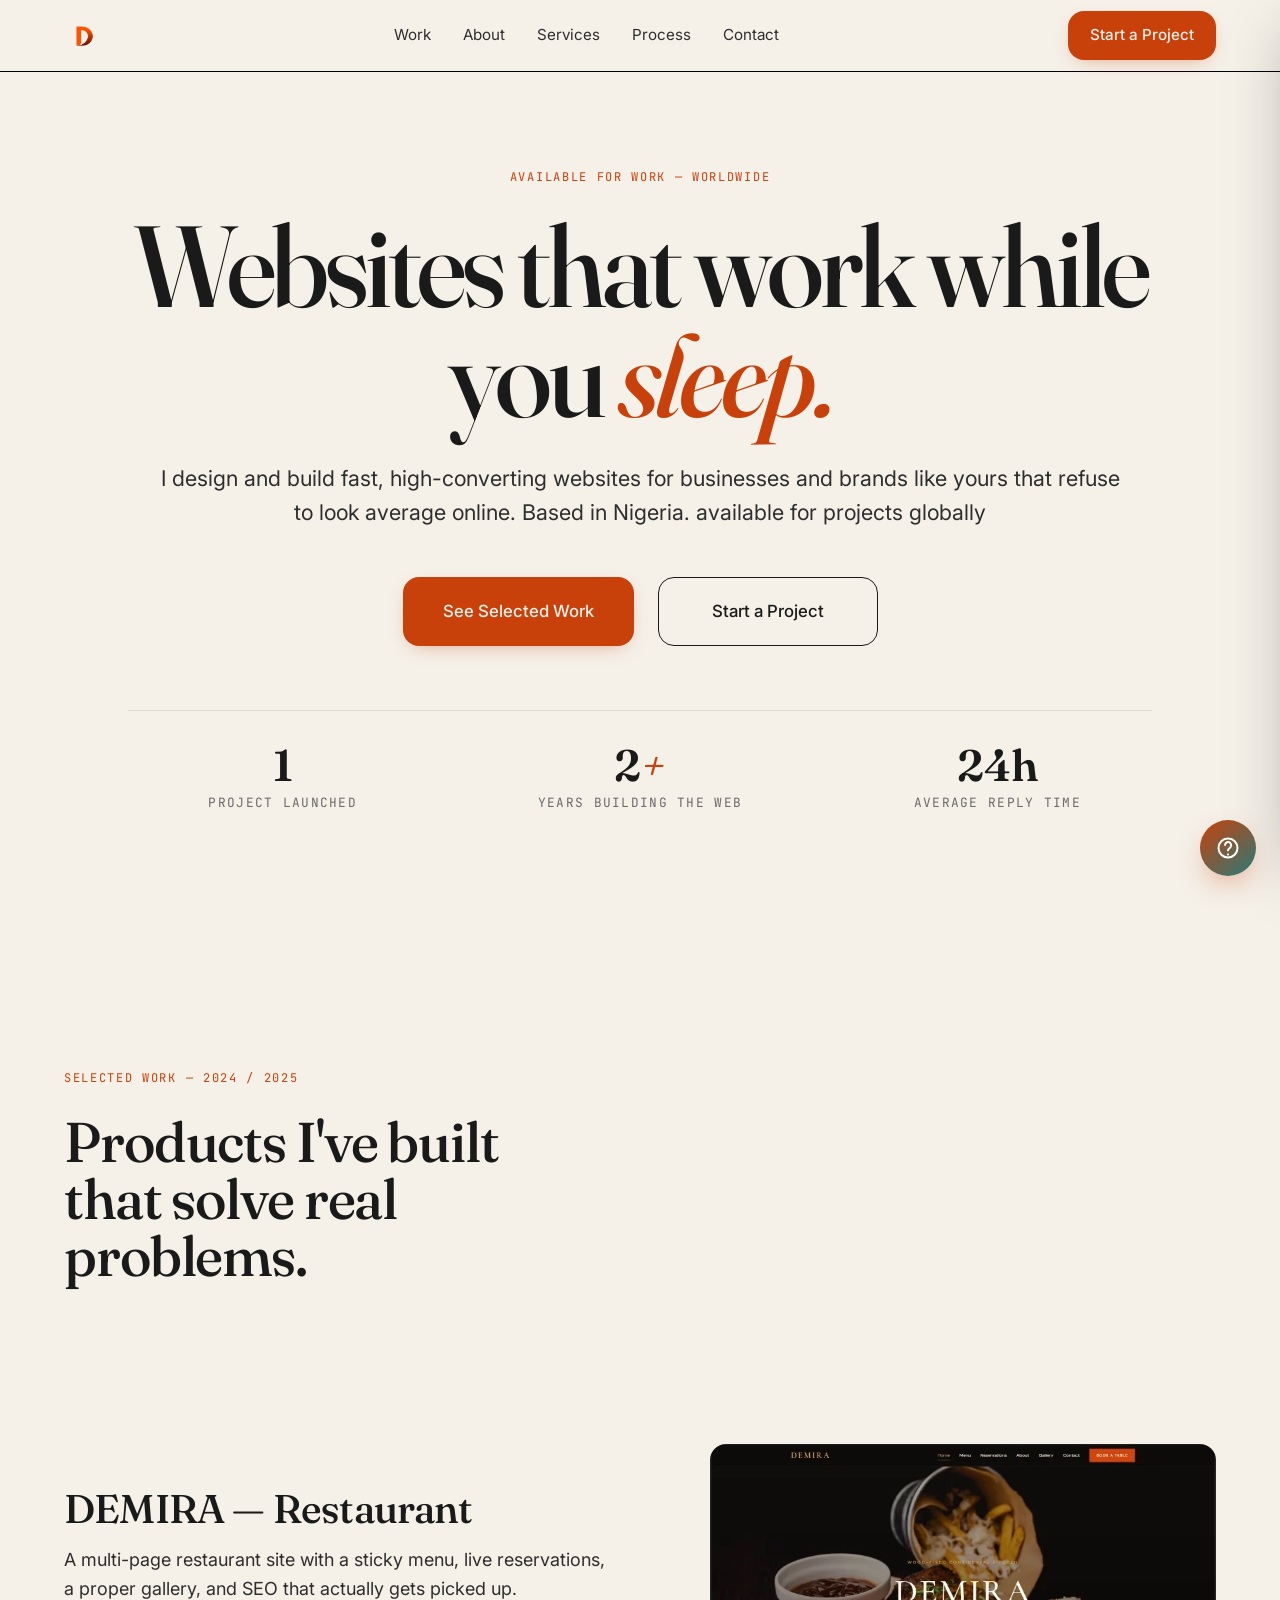
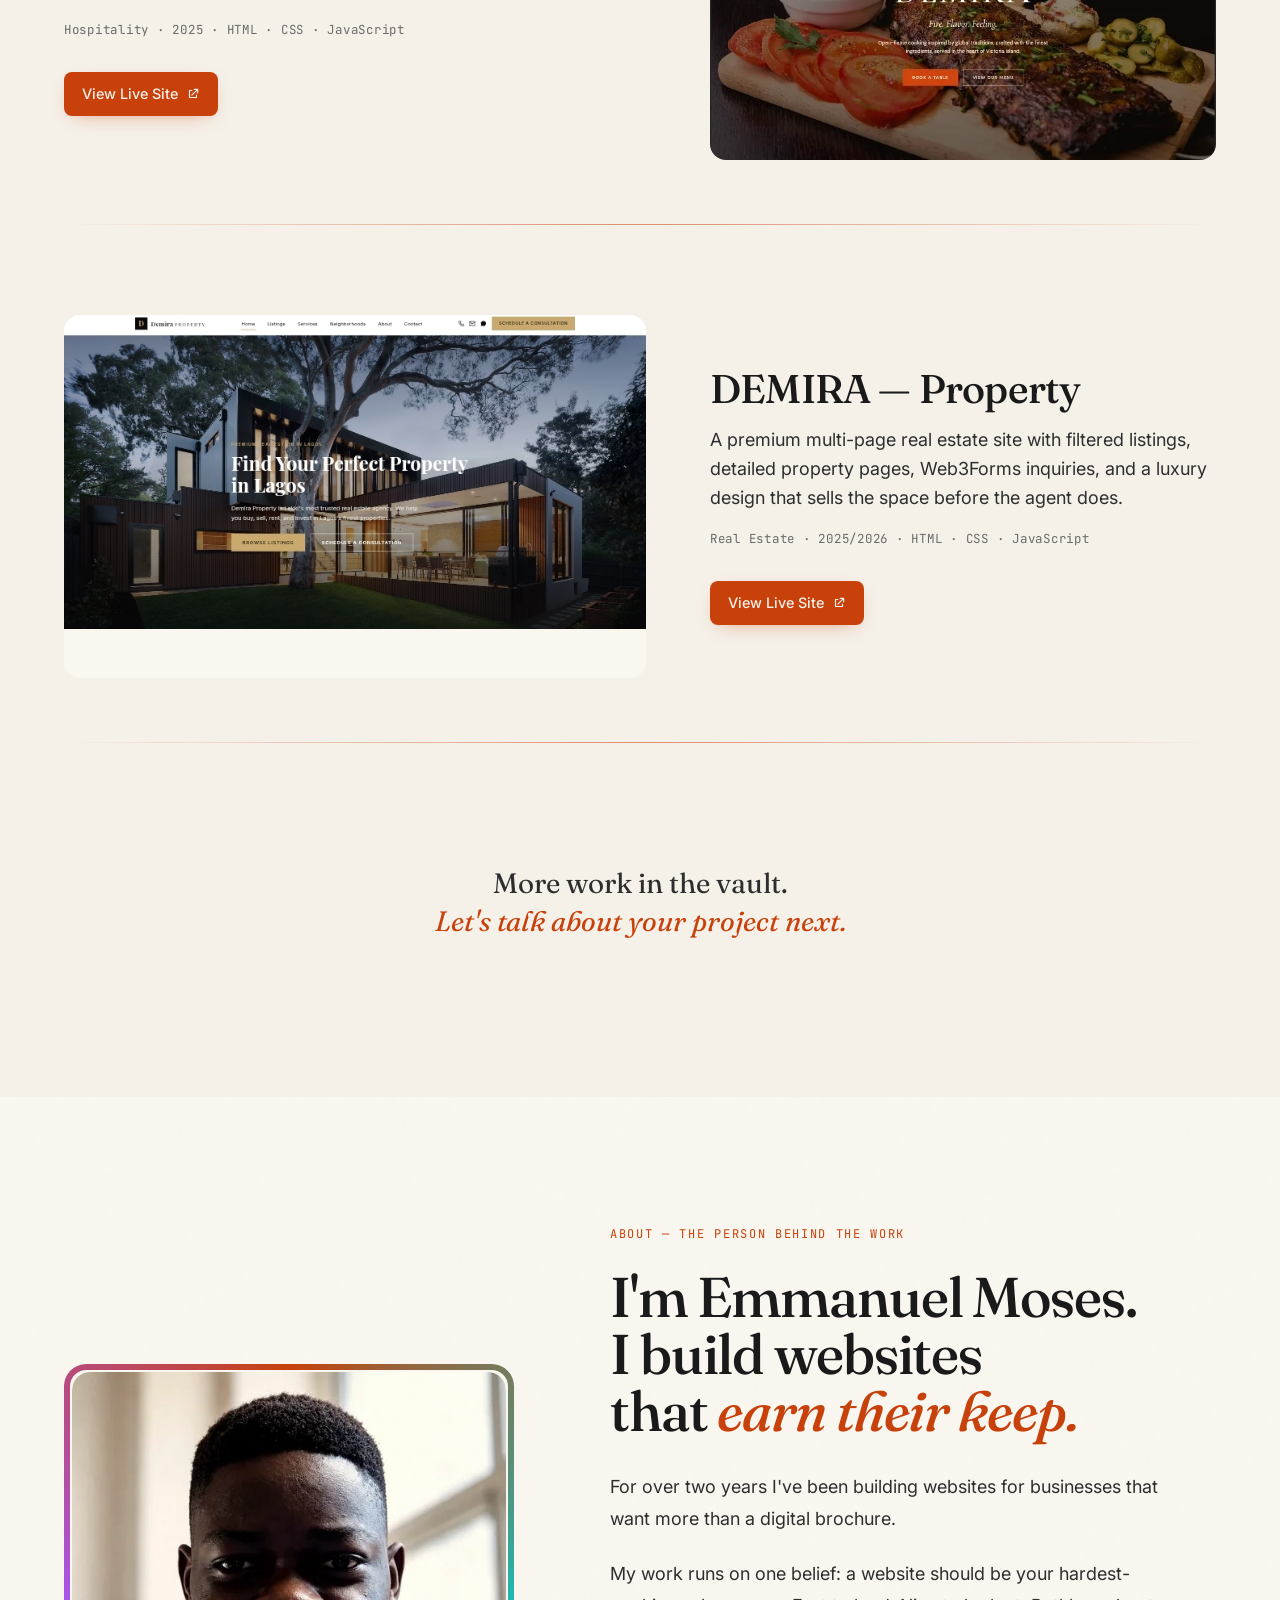
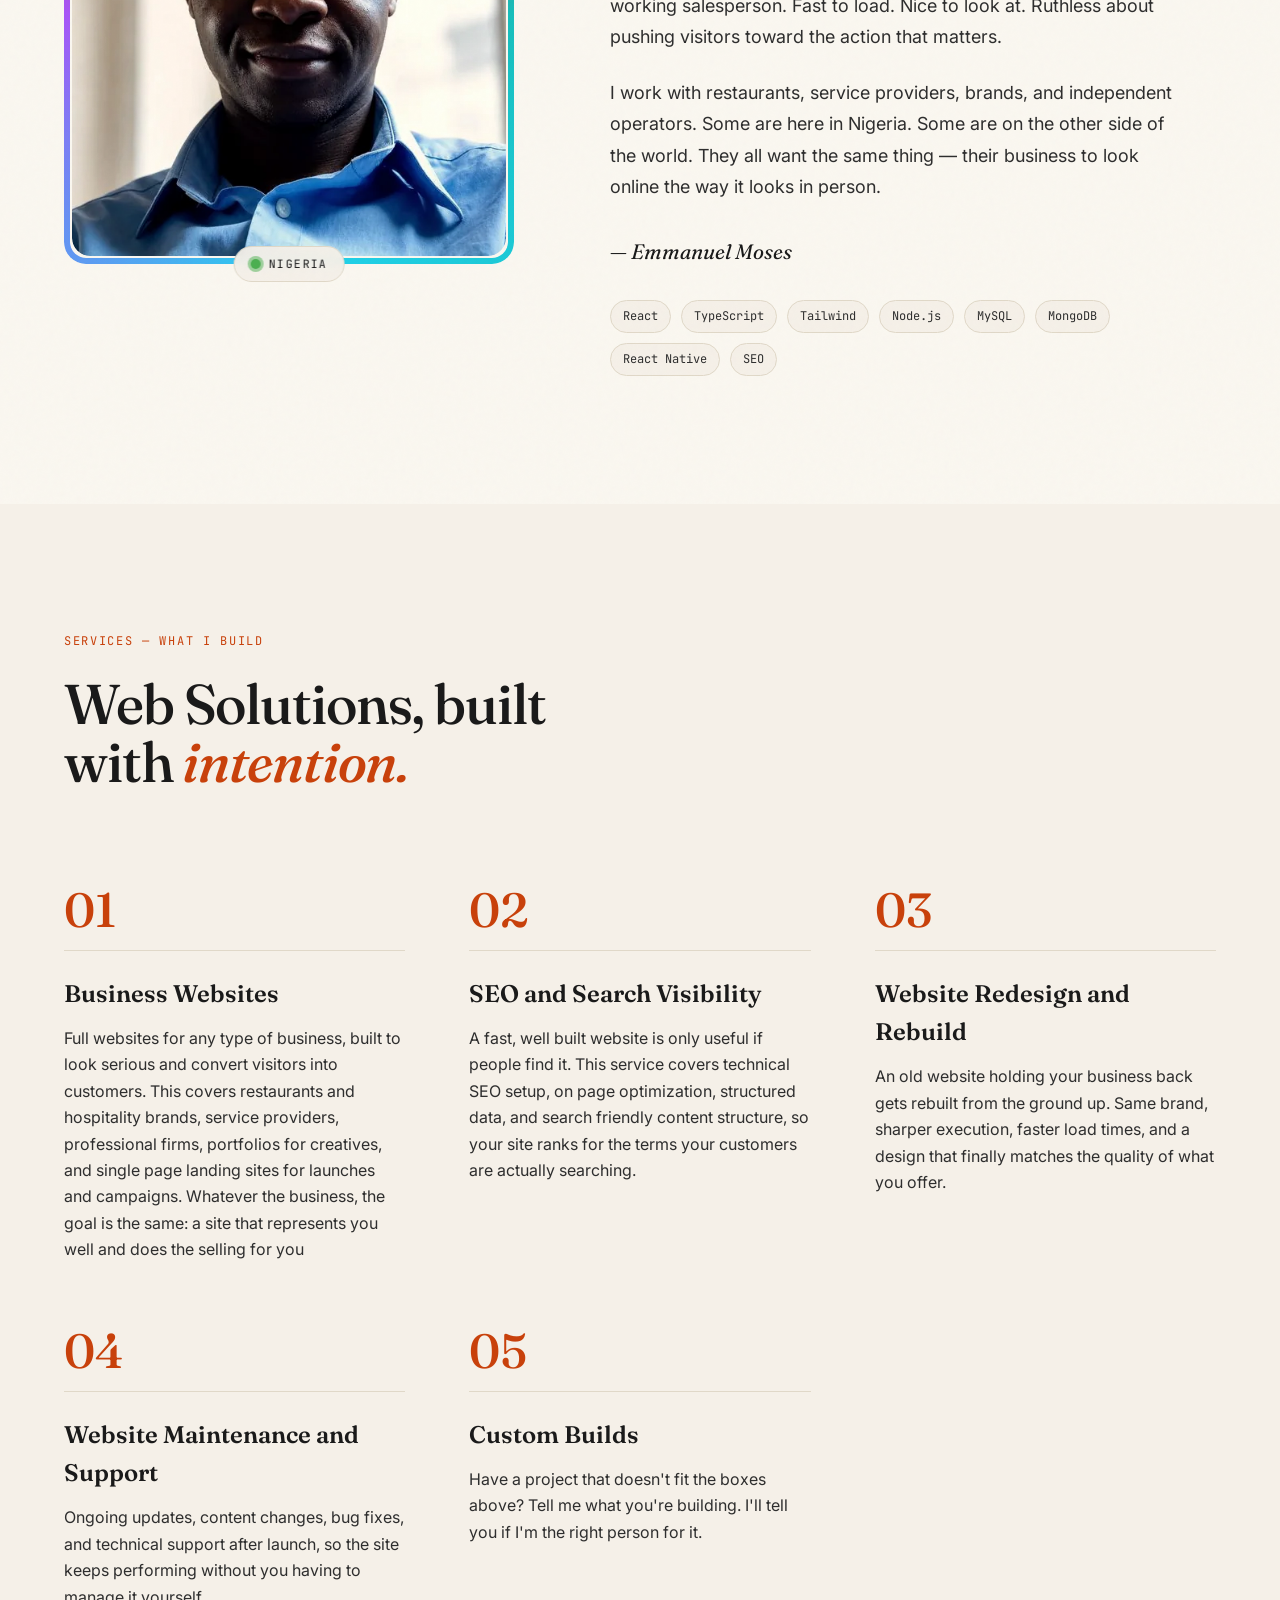
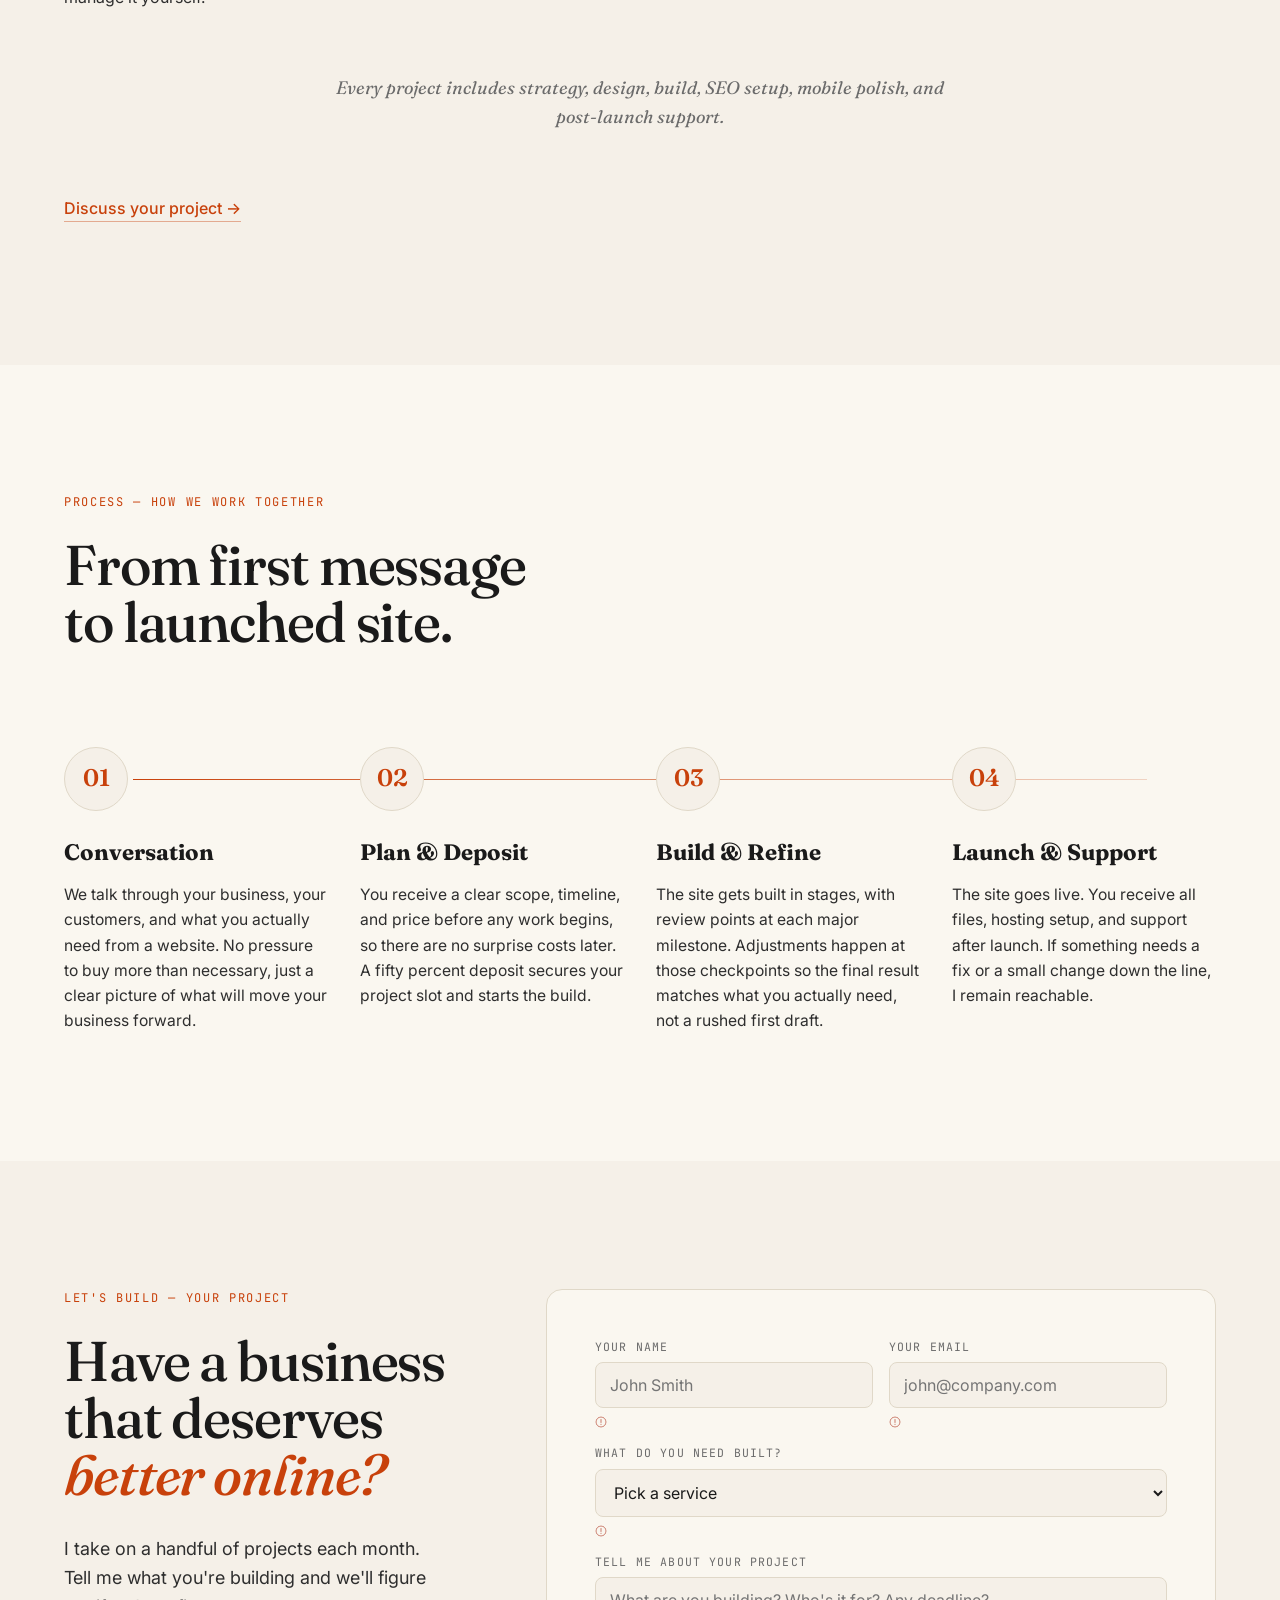
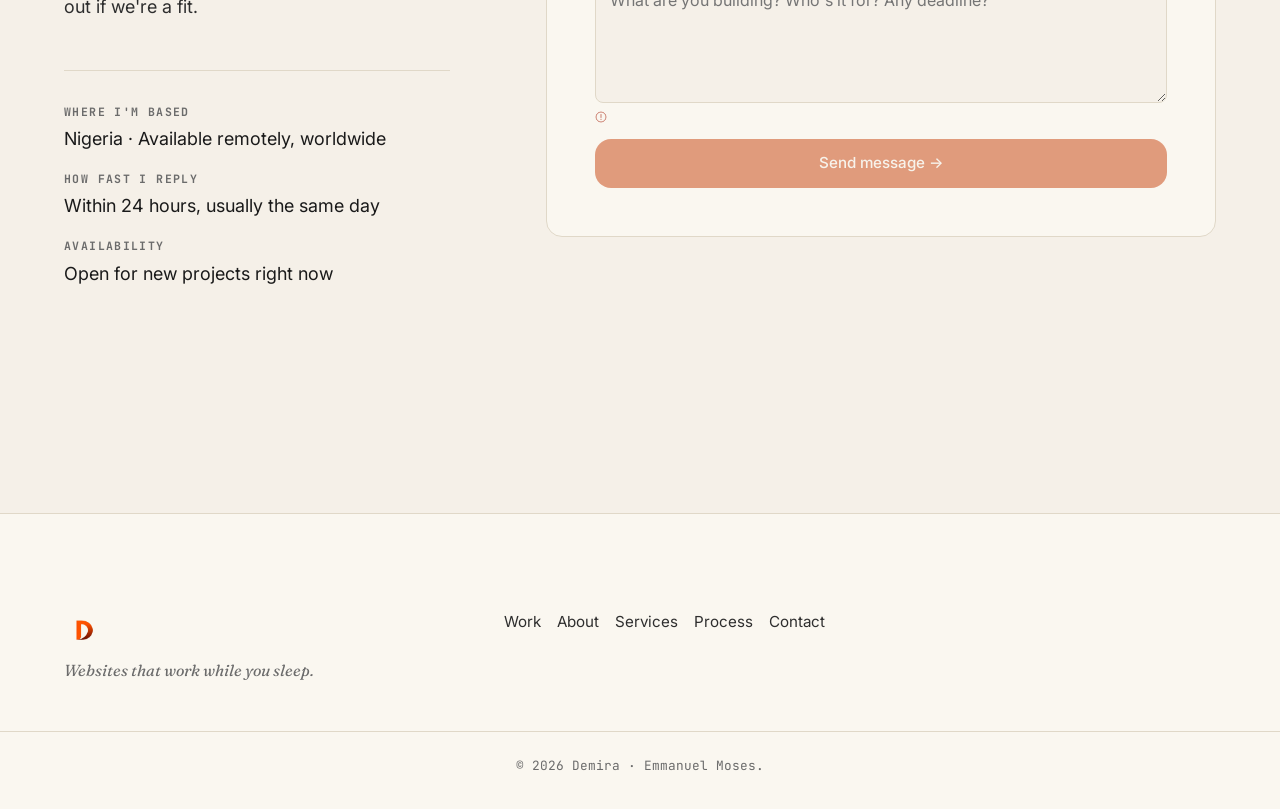
==== commit 39b159c0: "Update index.html" ====
--- a/index.html
+++ b/index.html
@@ -178,7 +178,30 @@
       </div>
     </article>
     <hr class="ember-rule">
-
+<br>
+
+
+    <article class="project reveal">
+  <div class="project-media">
+    <picture>
+      <source media="(min-width: 1200px)" srcset="demira-props.jpg">
+      <source media="(min-width: 768px)" srcset="demira-props.jpg">
+      <img src="demira-props.jpg" alt="DEMIRA Property, premium real estate agency in Lekki Phase 1, Lagos" loading="lazy" width="1600" height="1000">
+    </picture>
+  </div>
+  <div class="project-info">
+    <h3 class="project-title">DEMIRA — Property</h3>
+    <p class="project-desc">A premium multi-page real estate site with filtered listings, detailed property pages, Web3Forms inquiries, and a luxury design that sells the space before the agent does.</p>
+    <p class="meta">Real Estate · 2025/2026 · HTML · CSS · JavaScript</p>
+    <a class="btn btn-primary btn-live" href="https://demira-props.vercel.app/" target="_blank" rel="noopener noreferrer">
+      View Live Site
+      <svg viewBox="0 0 24 24" width="14" height="14" aria-hidden="true"><path fill="none" stroke="currentColor" stroke-width="2" stroke-linecap="round" stroke-linejoin="round" d="M14 4h6v6M20 4L10 14M6 6h4M6 6v12h12v-4"/></svg>
+    </a>
+  </div>
+</article>
+<hr class="ember-rule">
+
+<br>
 
     
 <!--
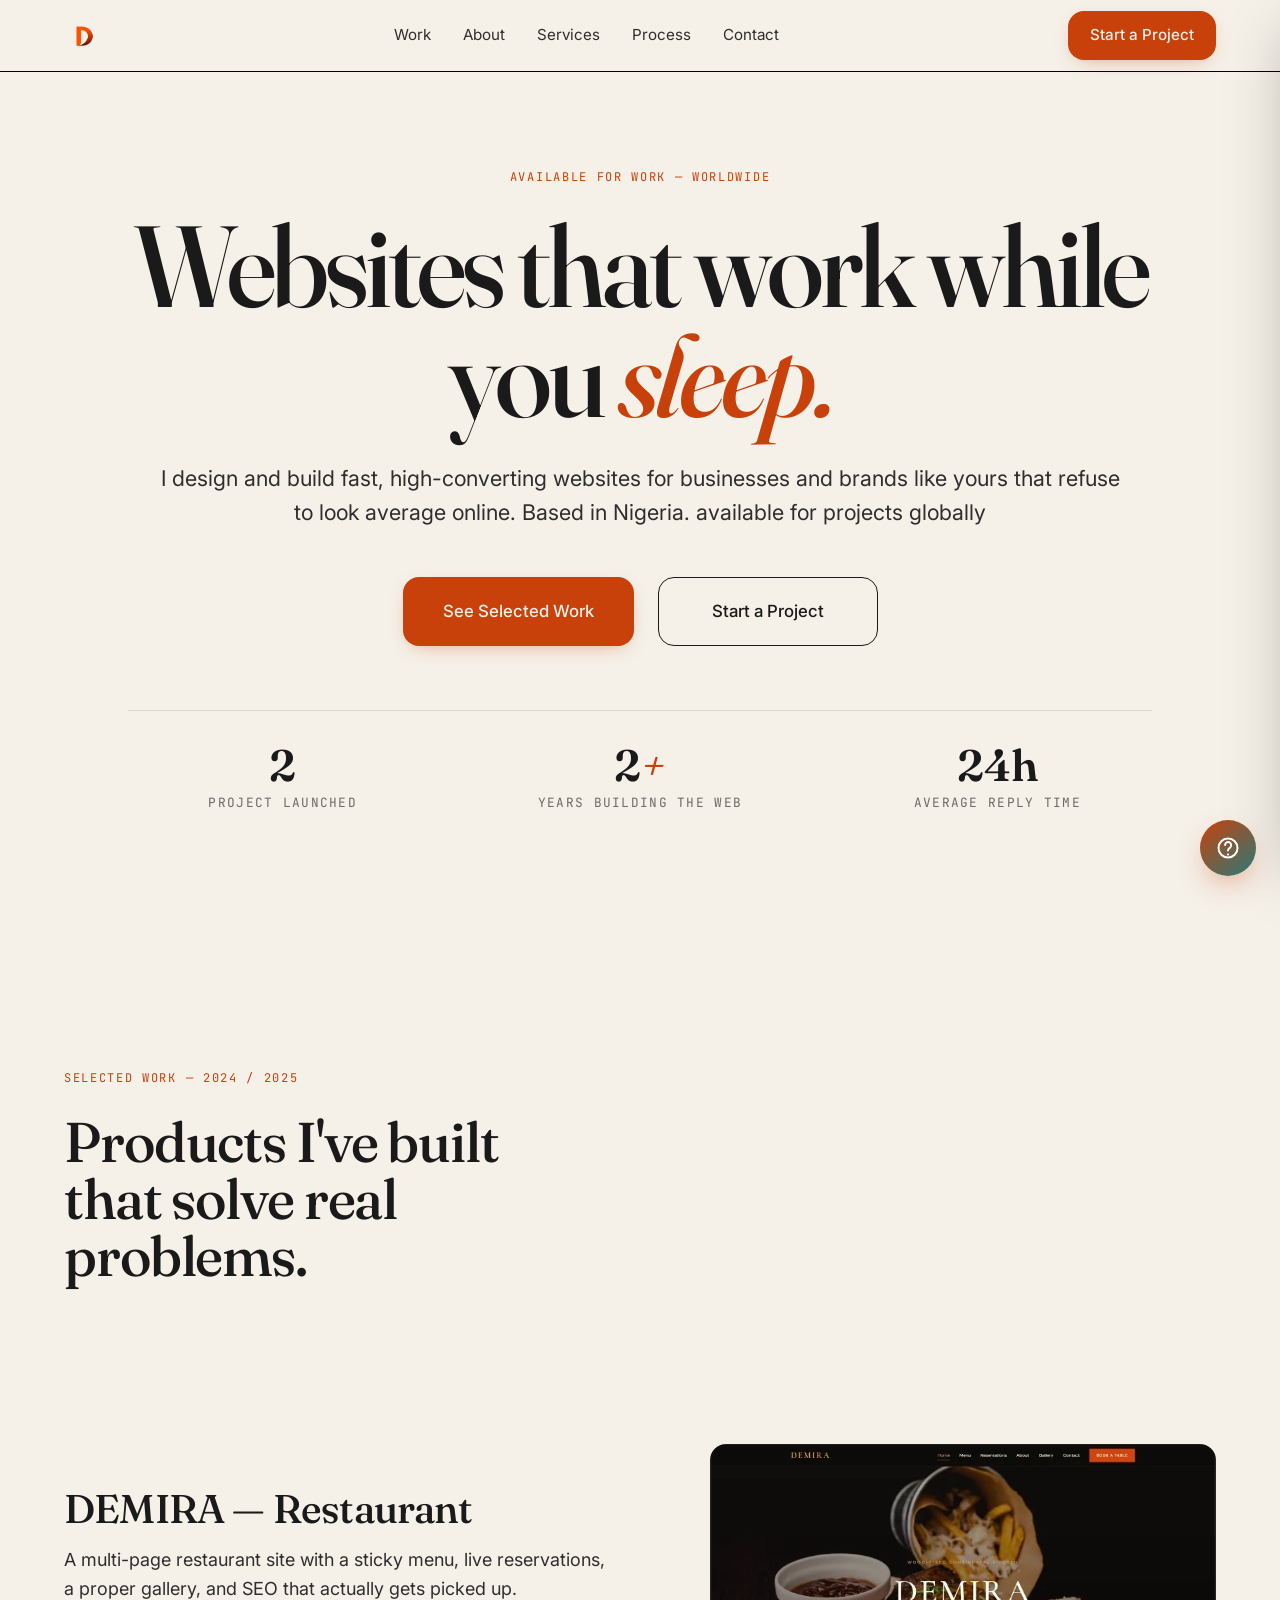
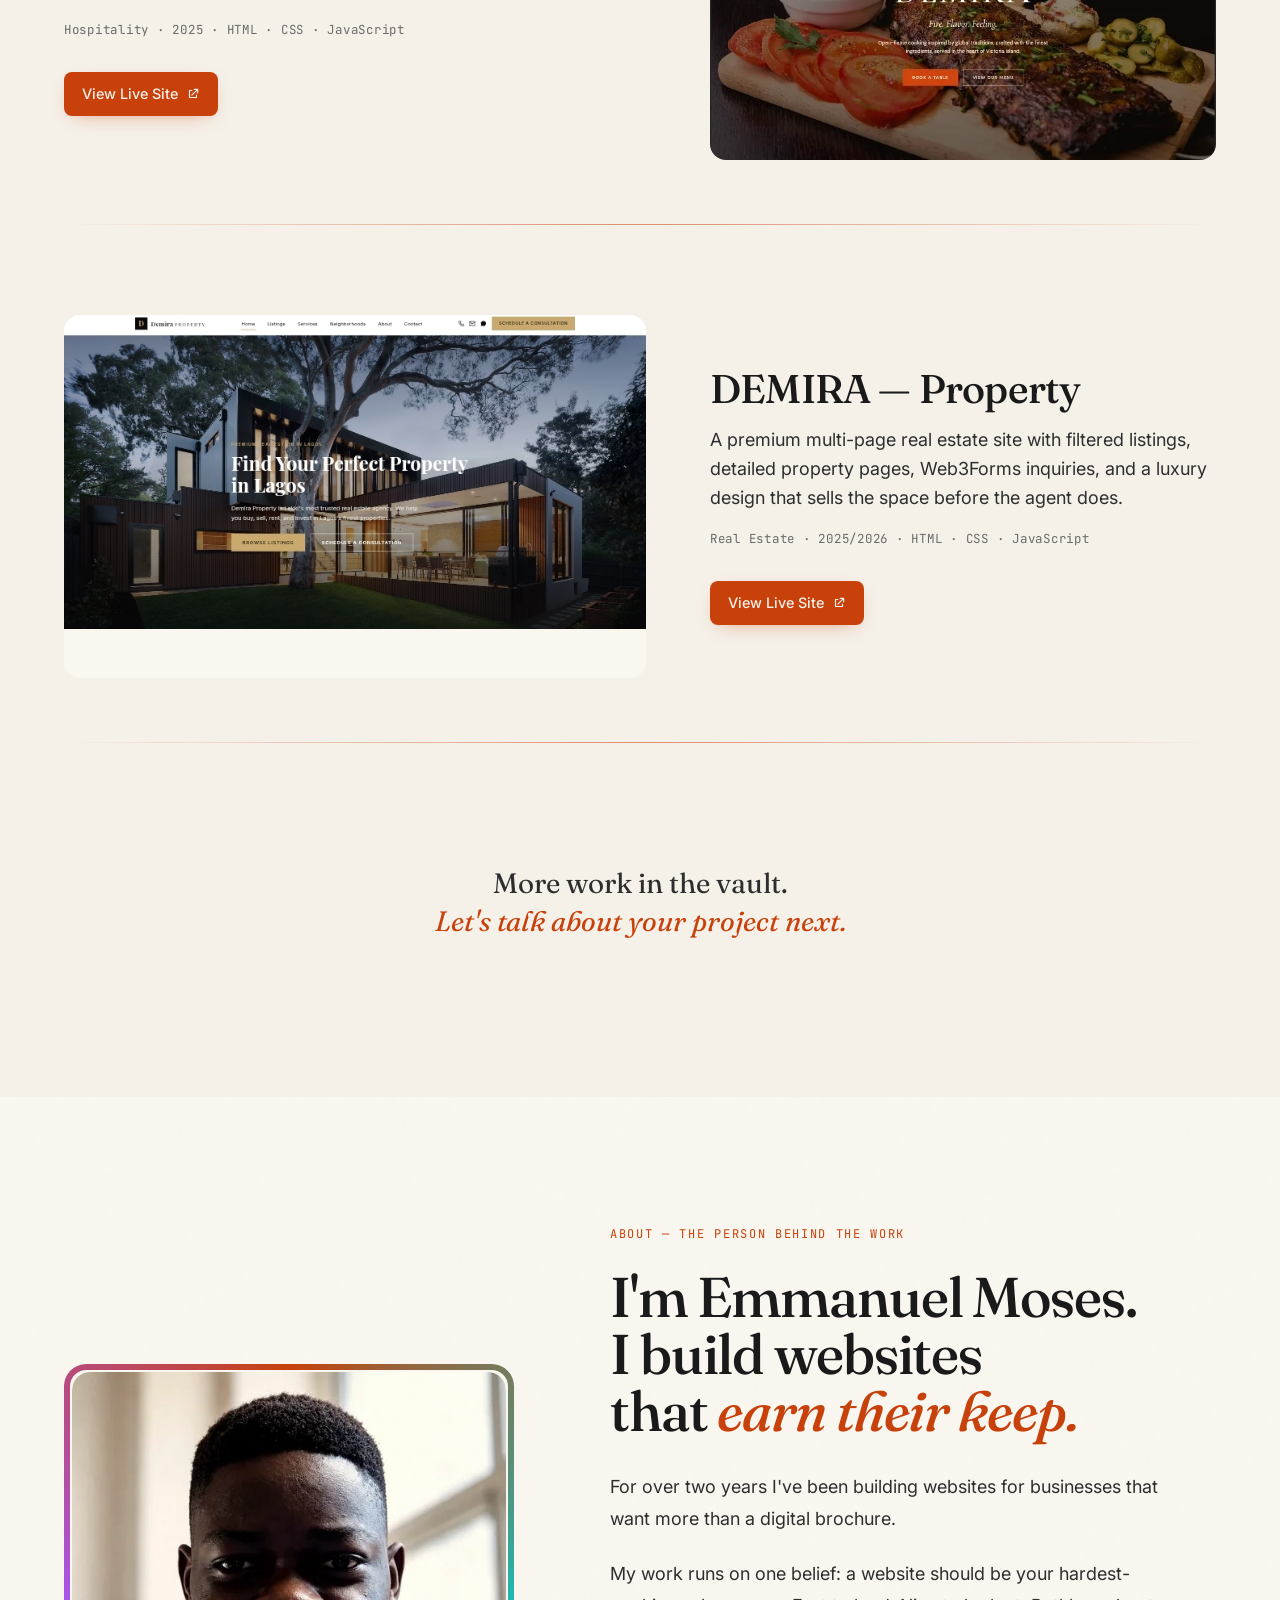
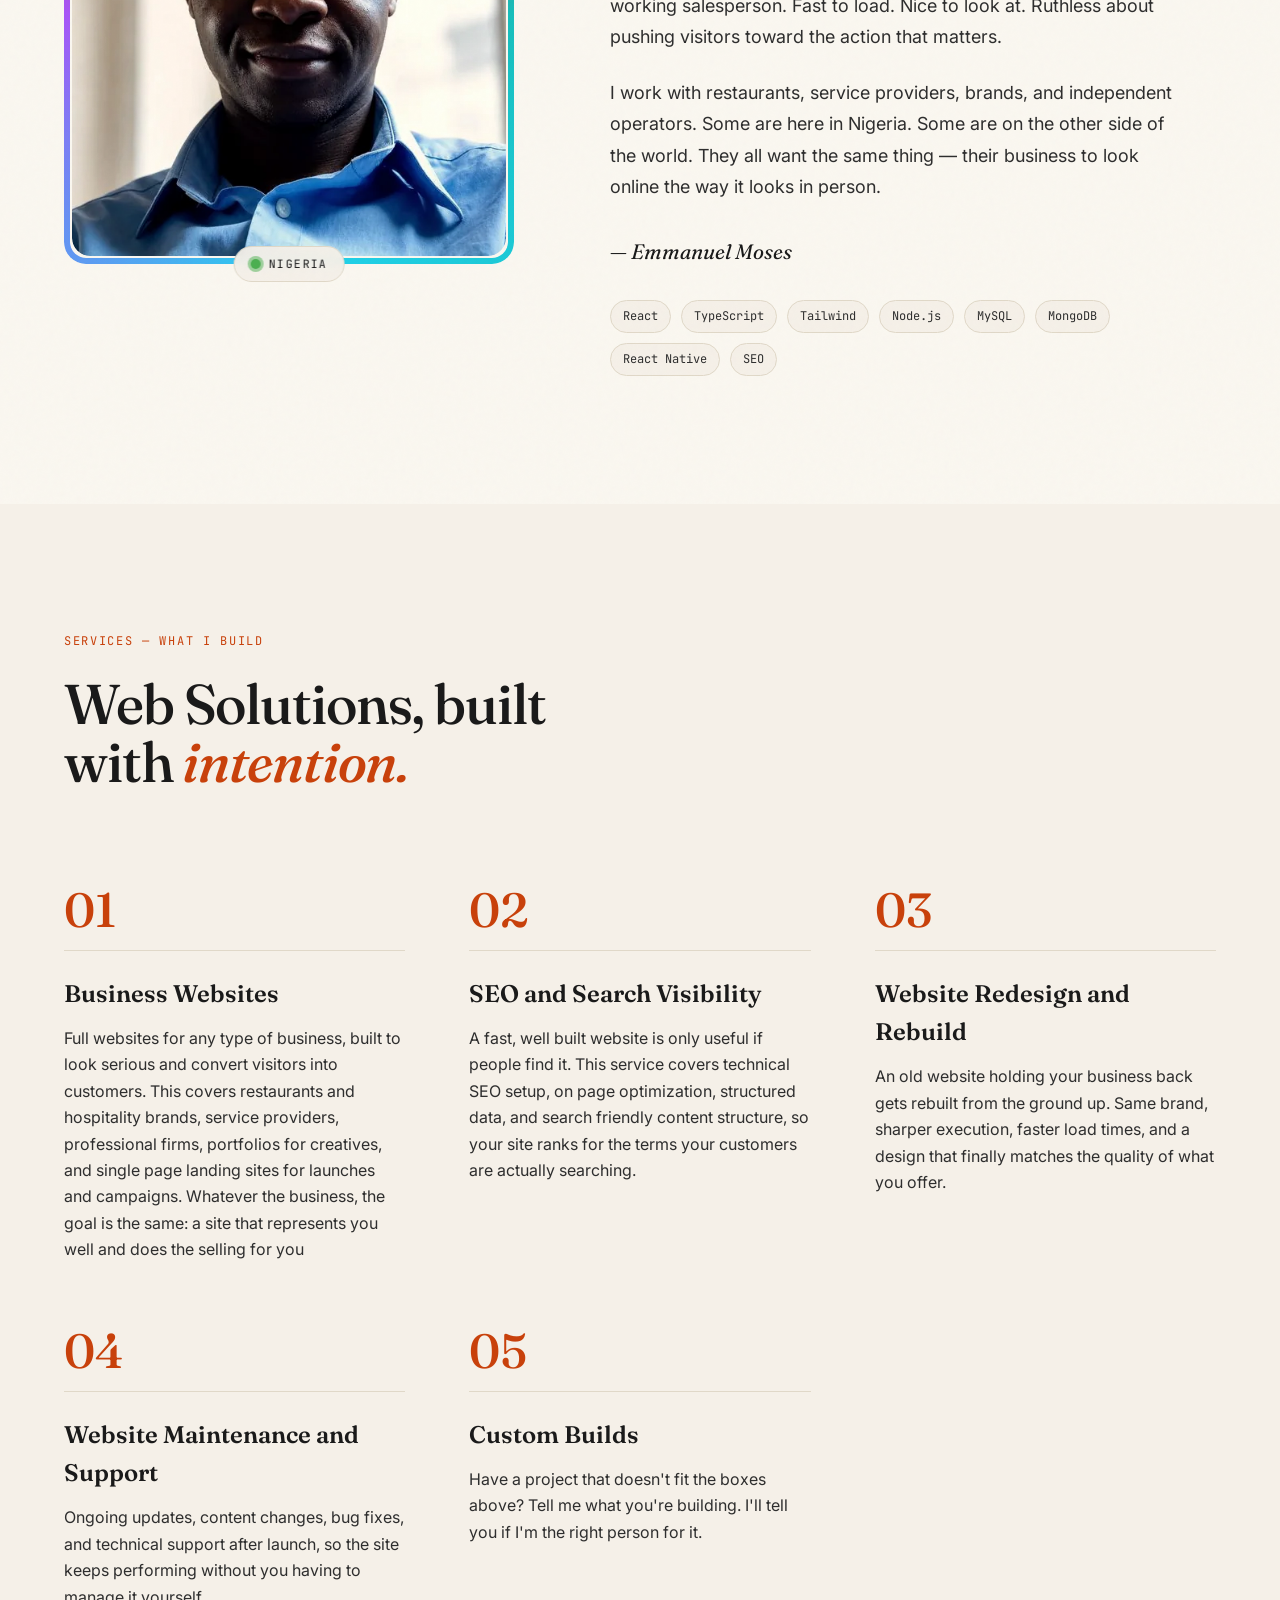
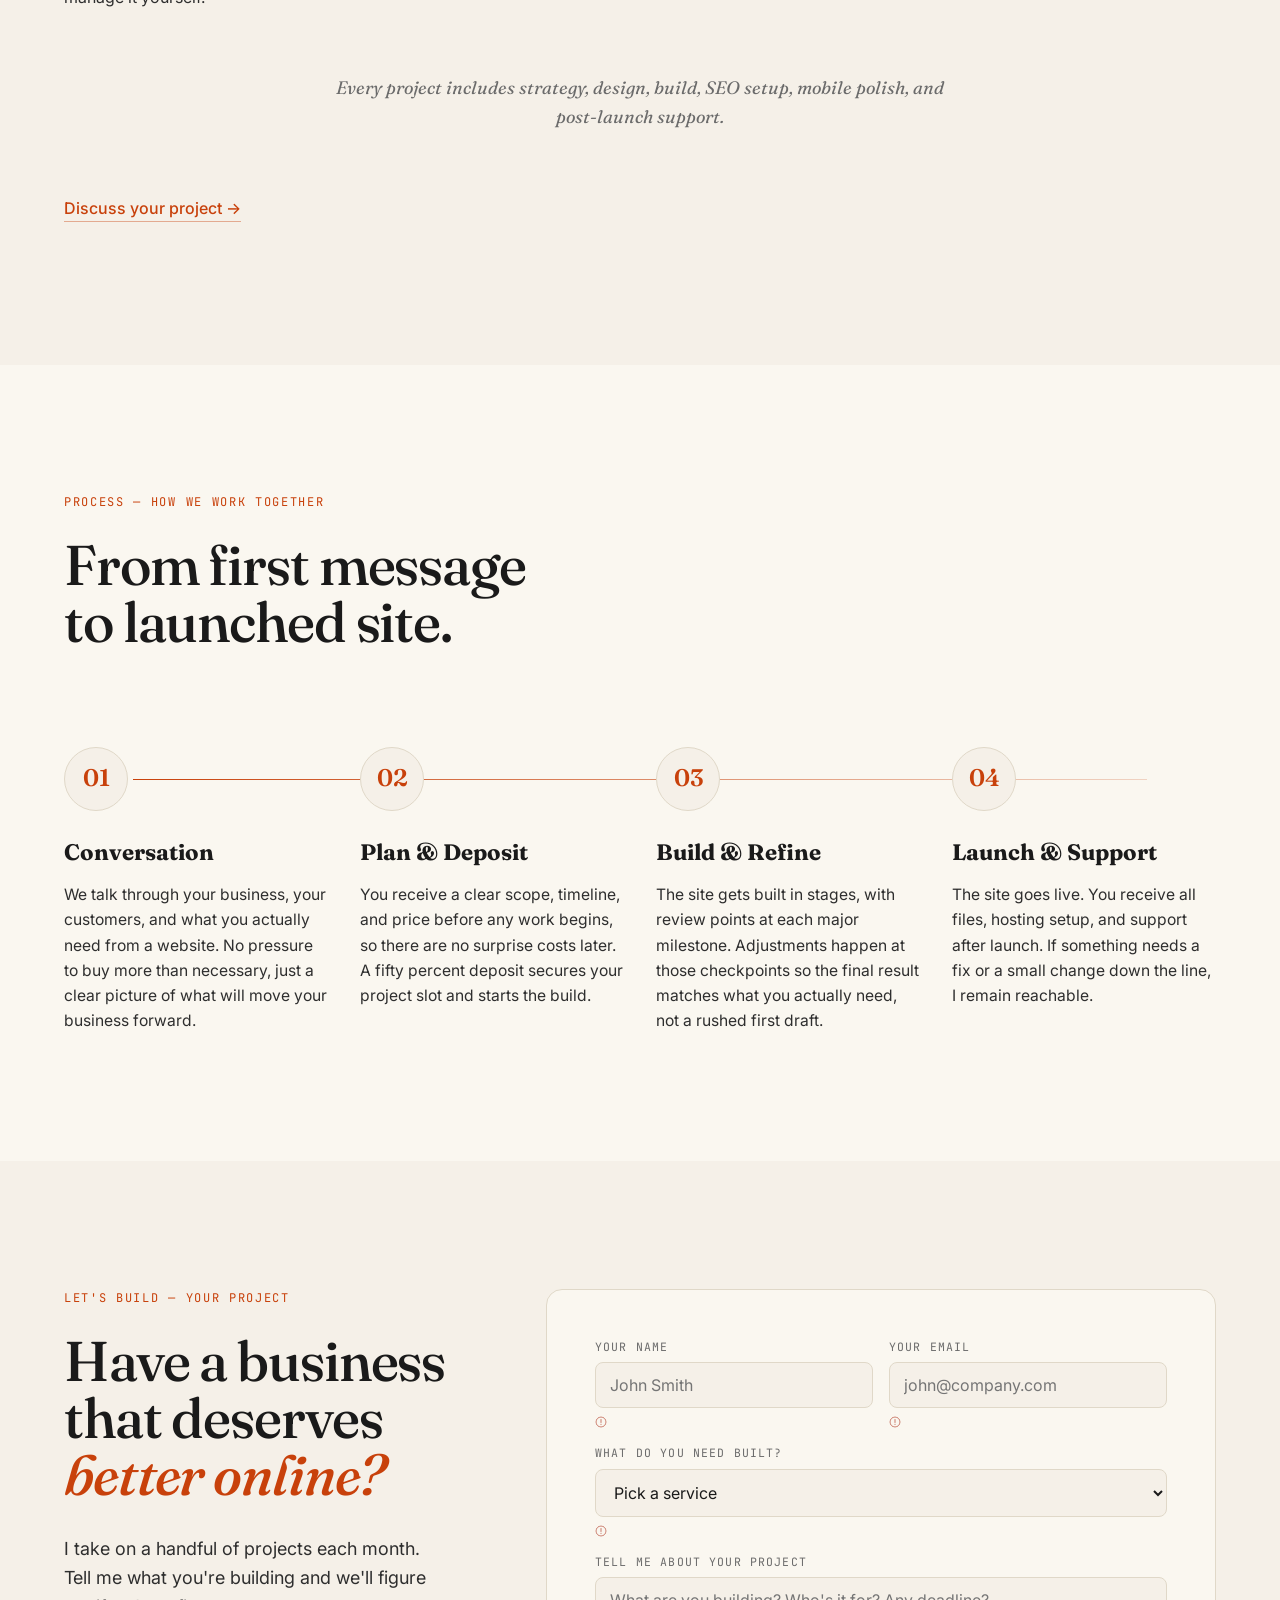
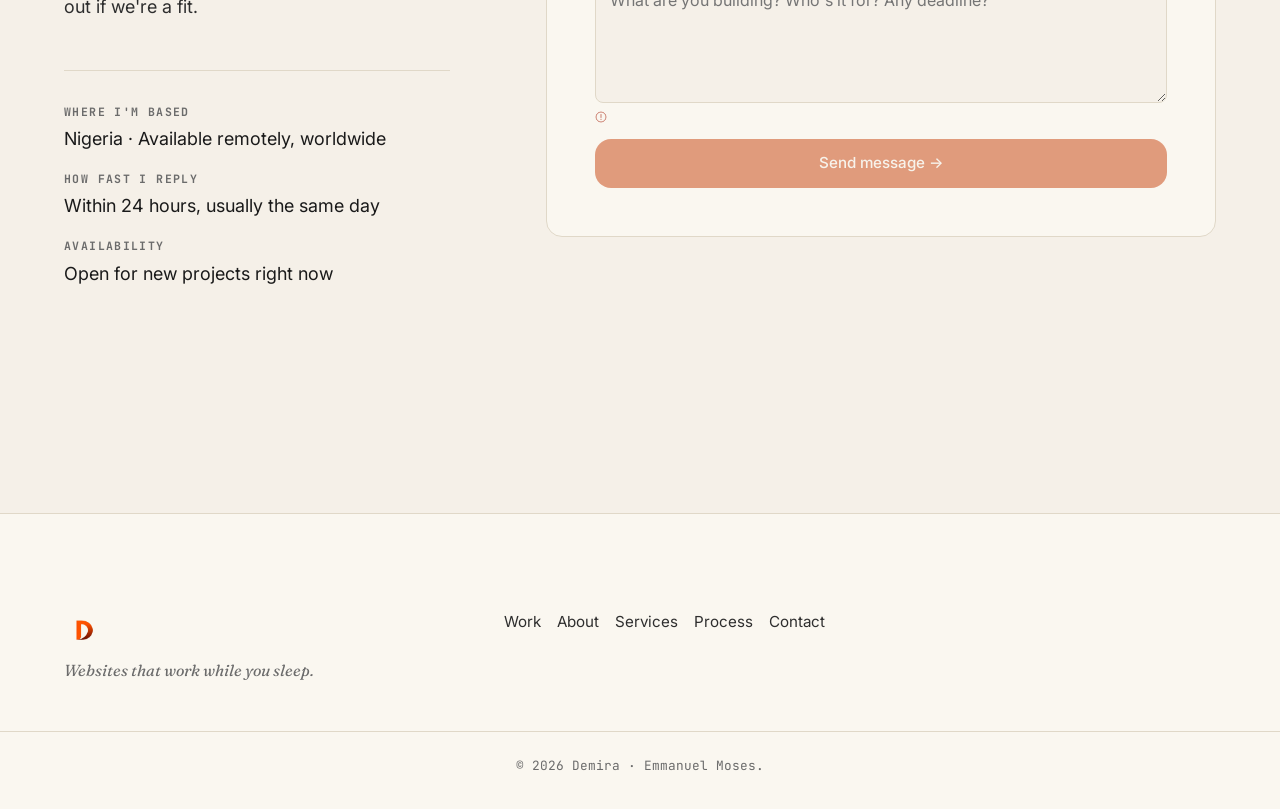
==== commit 79d51e08: "Update index.html" ====
--- a/index.html
+++ b/index.html
@@ -141,7 +141,7 @@
         <a href="#contact" class="btn btn-ghost">Start a Project</a>
       </div>
       <div class="hero-stats reveal">
-        <div><span class="stat-num" data-count="1">0<em></em></span><span class="stat-lbl">Project launched</span></div>
+        <div><span class="stat-num" data-count="2">0<em></em></span><span class="stat-lbl">Project launched</span></div>
         <div><span class="stat-num" data-count="2">0<em>+</em></span><span class="stat-lbl">Years building the web</span></div>
         <div><span class="stat-num" data-count="24" data-suffix="h">0h</span><span class="stat-lbl">Average Reply time</span></div>
         
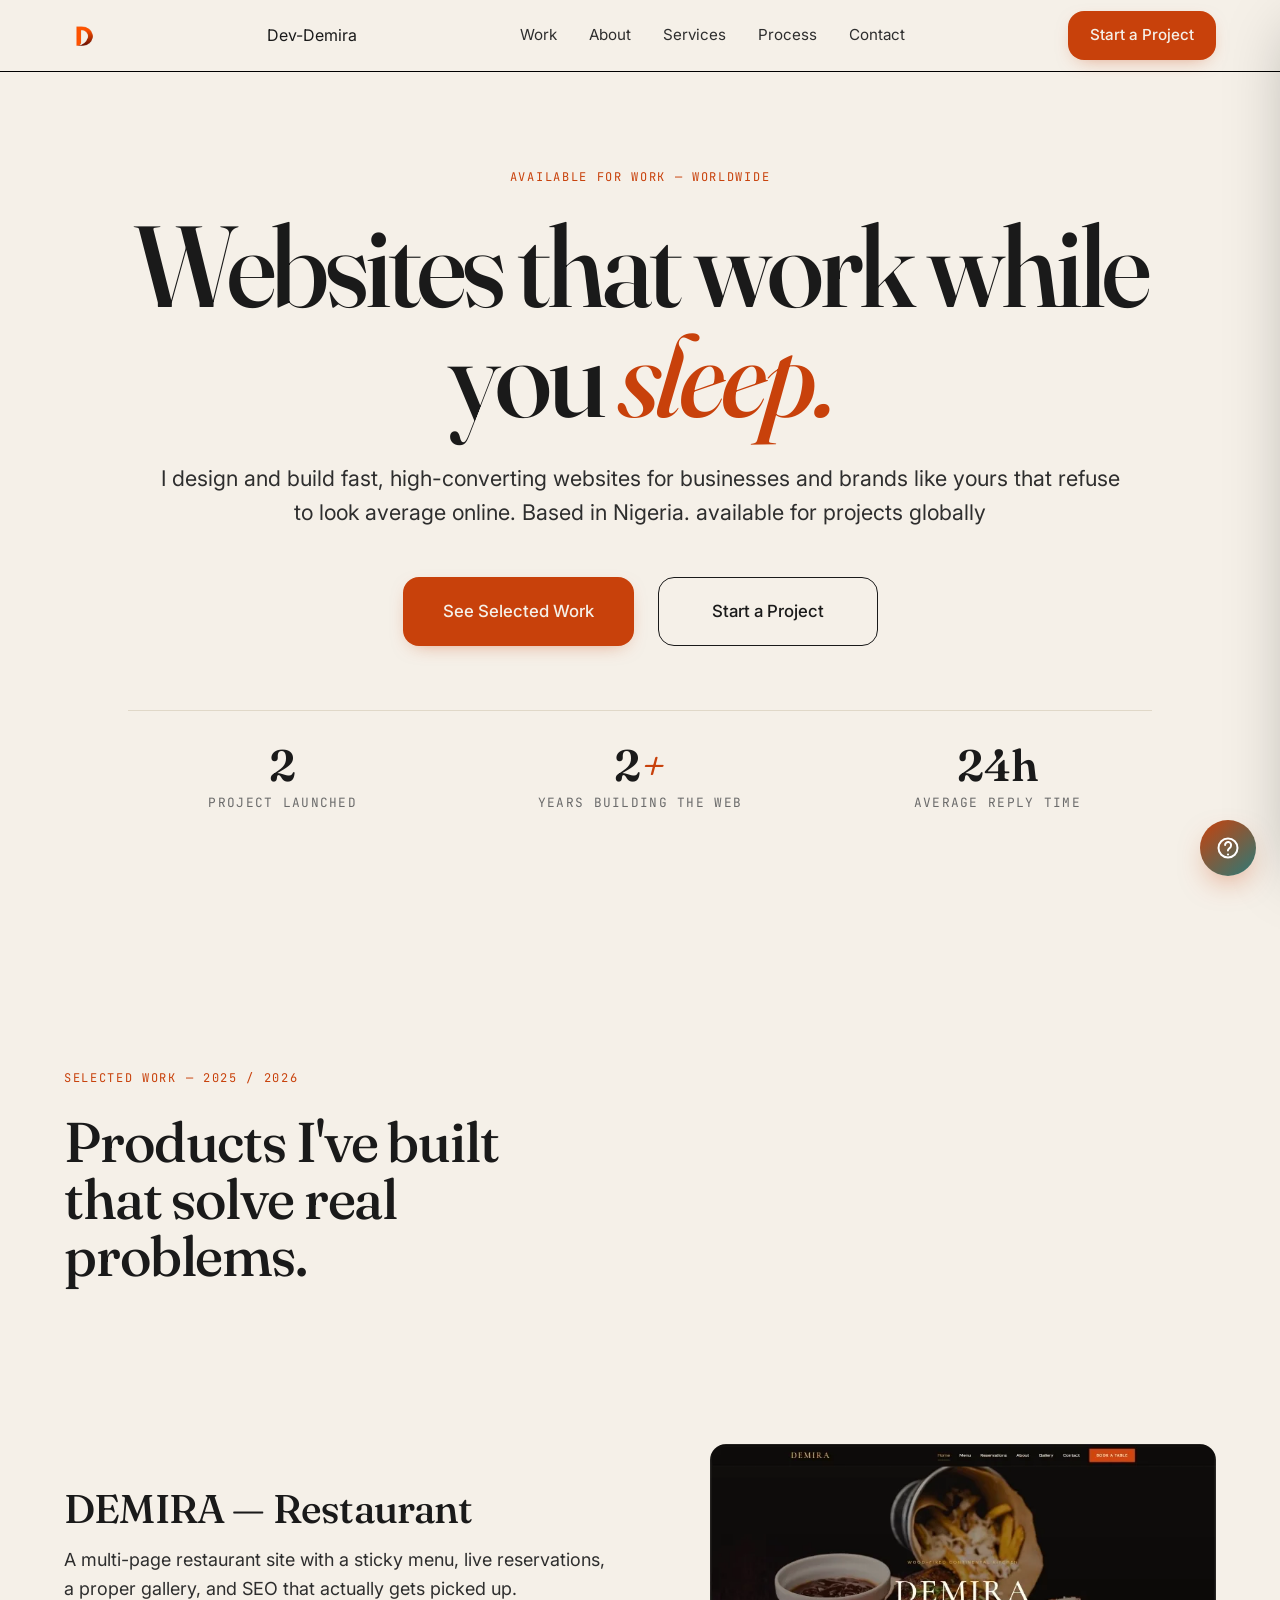
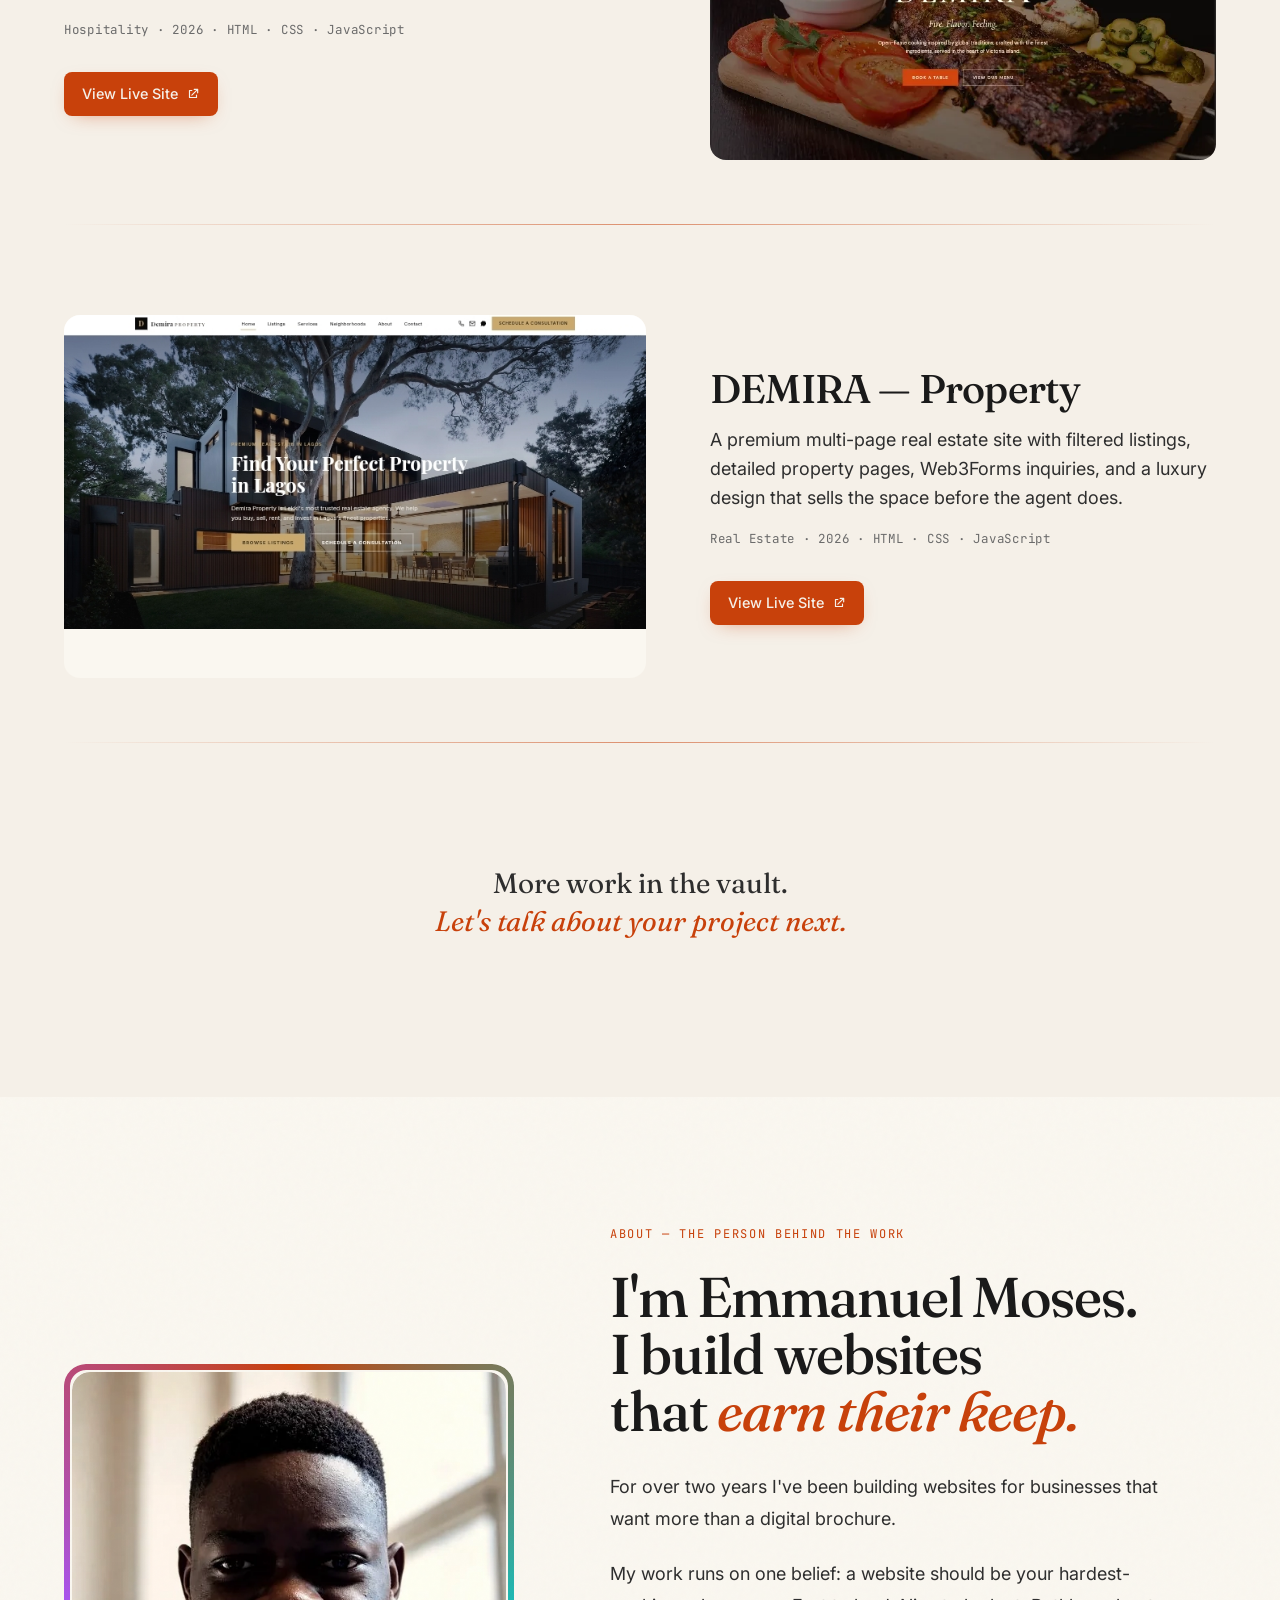
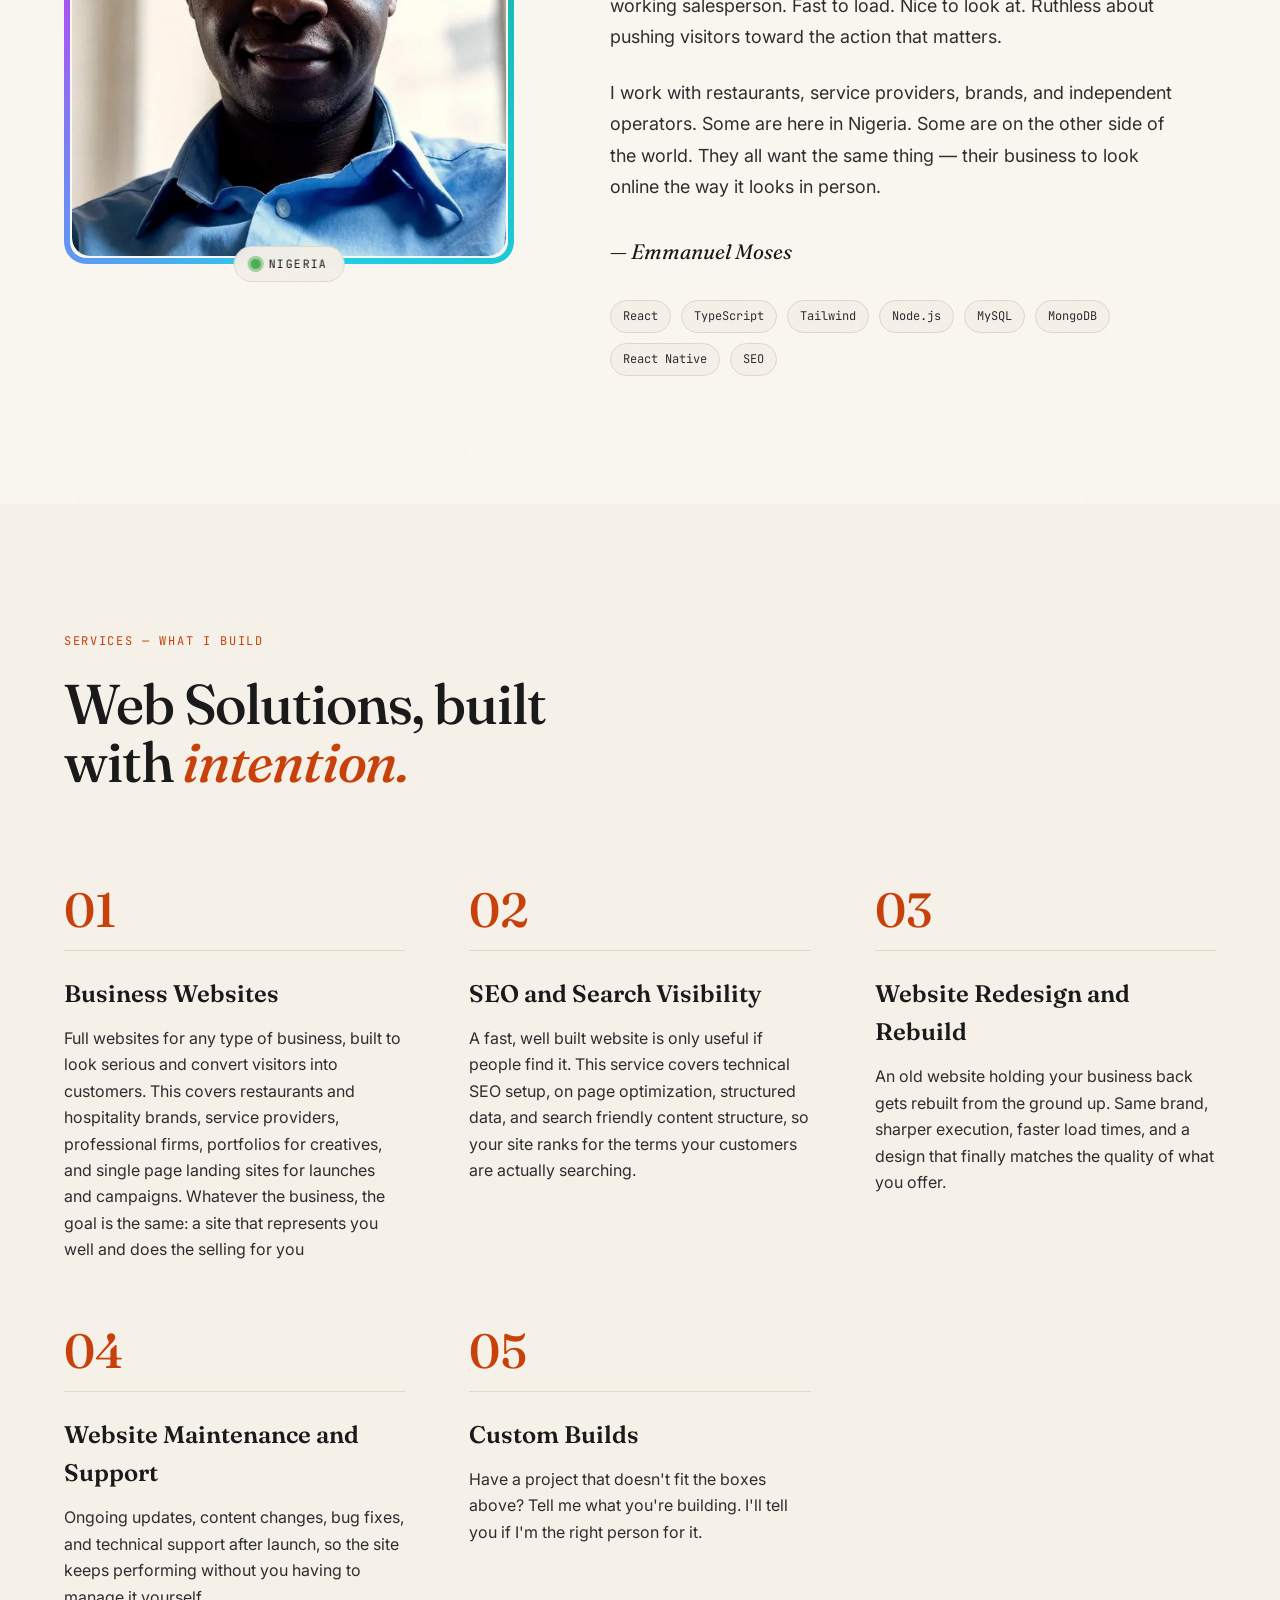
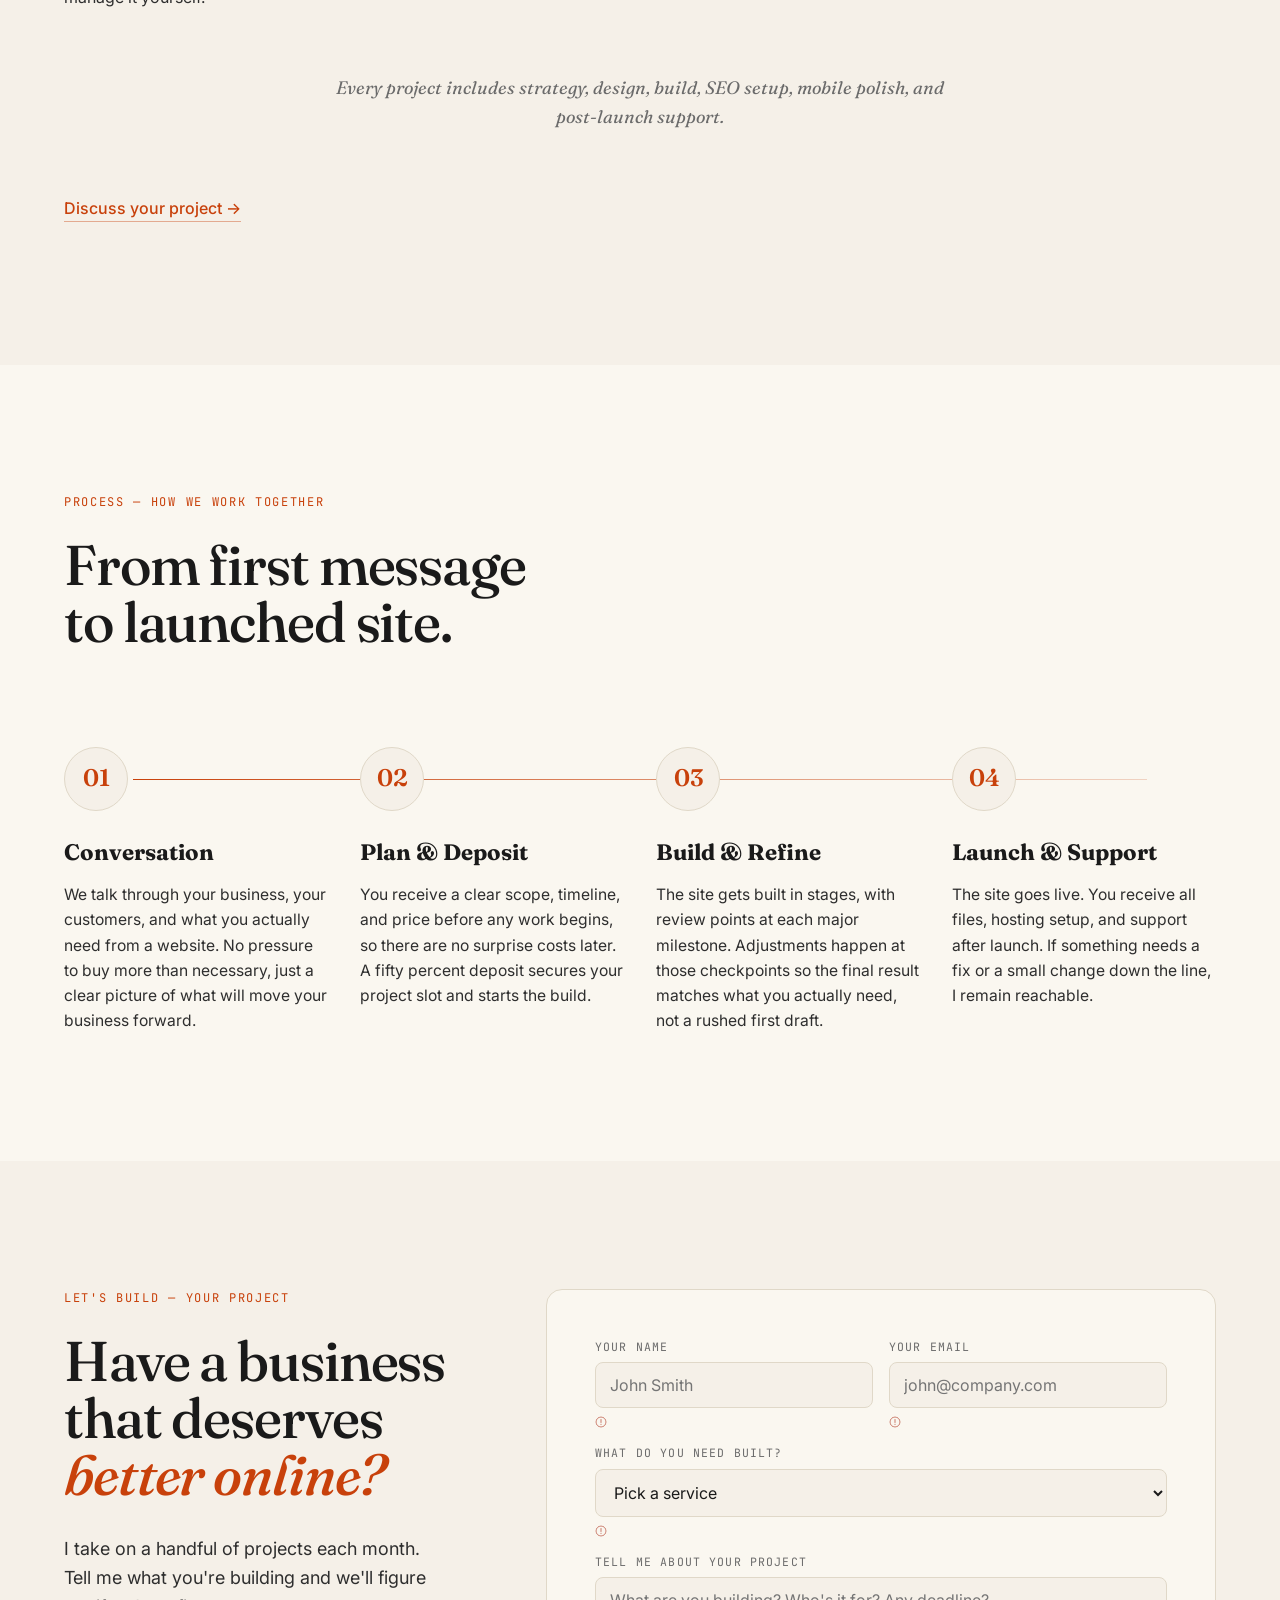
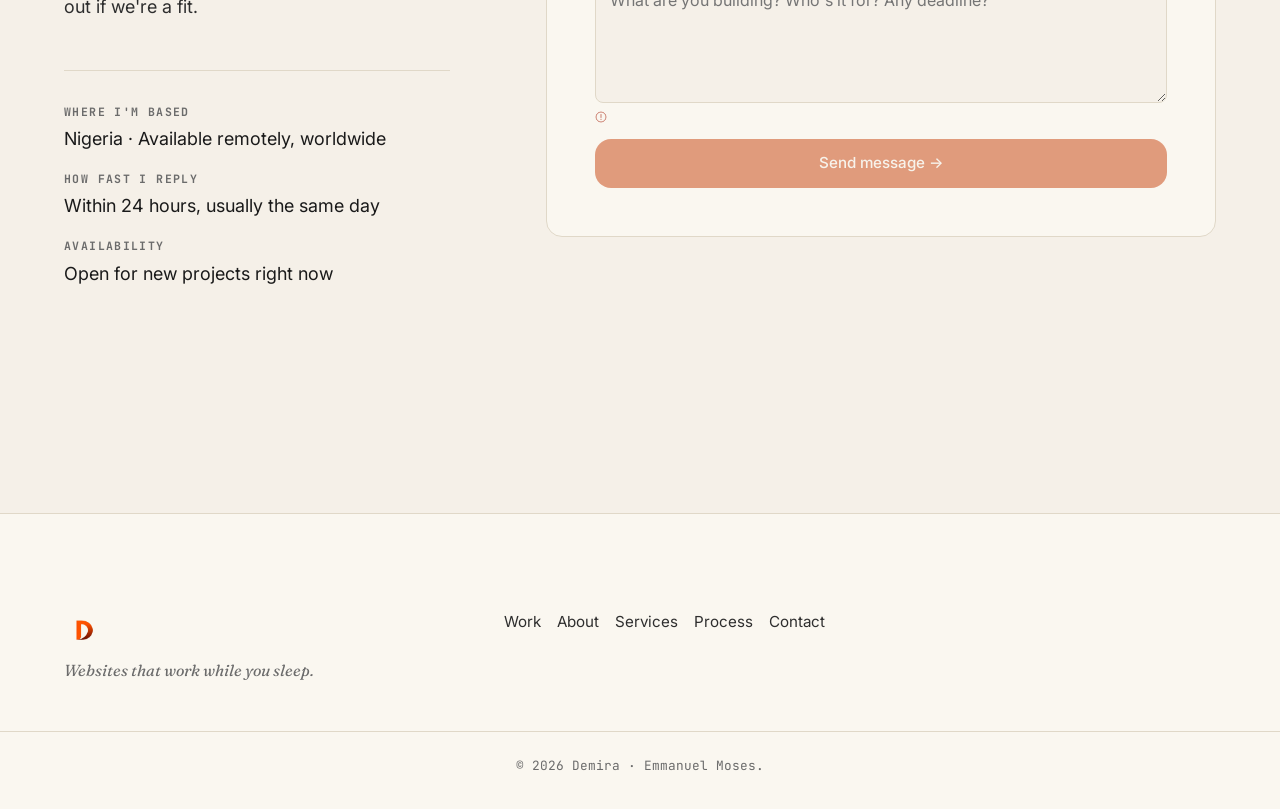
==== commit e0957c66: "Update index.html" ====
--- a/index.html
+++ b/index.html
@@ -83,7 +83,7 @@
   <div class="nav-inner">
     <a href="#top" class="brand" aria-label="Demira — home">
       <img src="logo-placeholder.png" alt="Demira logo" width="40" height="40" class="brand-logo">
-    </a>
+    </a> <h> Dev-Demira </h>
     <nav class="nav-links" aria-label="Primary">
       <a href="#work">Work</a>
       <a href="#about">About</a>
@@ -155,7 +155,7 @@
 <section id="work" class="section">
   <div class="wrap">
     <header class="section-head">
-      <p class="eyebrow reveal">Selected Work — 2024 / 2025</p>
+      <p class="eyebrow reveal">Selected Work — 2025 / 2026</p>
       <h2 class="section-title reveal-words">Products I've built<br>that solve real<br>problems.</h2>
     </header>
 
@@ -170,7 +170,7 @@
       <div class="project-info">
         <h3 class="project-title">DEMIRA — Restaurant</h3>
         <p class="project-desc">A multi-page restaurant site with a sticky menu, live reservations, a proper gallery, and SEO that actually gets picked up.</p>
-        <p class="meta">Hospitality · 2025 · HTML · CSS · JavaScript</p>
+        <p class="meta">Hospitality · 2026 · HTML · CSS · JavaScript</p>
         <a class="btn btn-primary btn-live" href="https://demira-restaurant.vercel.app/" target="_blank" rel="noopener noreferrer">
           View Live Site
           <svg viewBox="0 0 24 24" width="14" height="14" aria-hidden="true"><path fill="none" stroke="currentColor" stroke-width="2" stroke-linecap="round" stroke-linejoin="round" d="M14 4h6v6M20 4L10 14M6 6h4M6 6v12h12v-4"/></svg>
@@ -192,7 +192,7 @@
   <div class="project-info">
     <h3 class="project-title">DEMIRA — Property</h3>
     <p class="project-desc">A premium multi-page real estate site with filtered listings, detailed property pages, Web3Forms inquiries, and a luxury design that sells the space before the agent does.</p>
-    <p class="meta">Real Estate · 2025/2026 · HTML · CSS · JavaScript</p>
+    <p class="meta">Real Estate · 2026 · HTML · CSS · JavaScript</p>
     <a class="btn btn-primary btn-live" href="https://demira-props.vercel.app/" target="_blank" rel="noopener noreferrer">
       View Live Site
       <svg viewBox="0 0 24 24" width="14" height="14" aria-hidden="true"><path fill="none" stroke="currentColor" stroke-width="2" stroke-linecap="round" stroke-linejoin="round" d="M14 4h6v6M20 4L10 14M6 6h4M6 6v12h12v-4"/></svg>
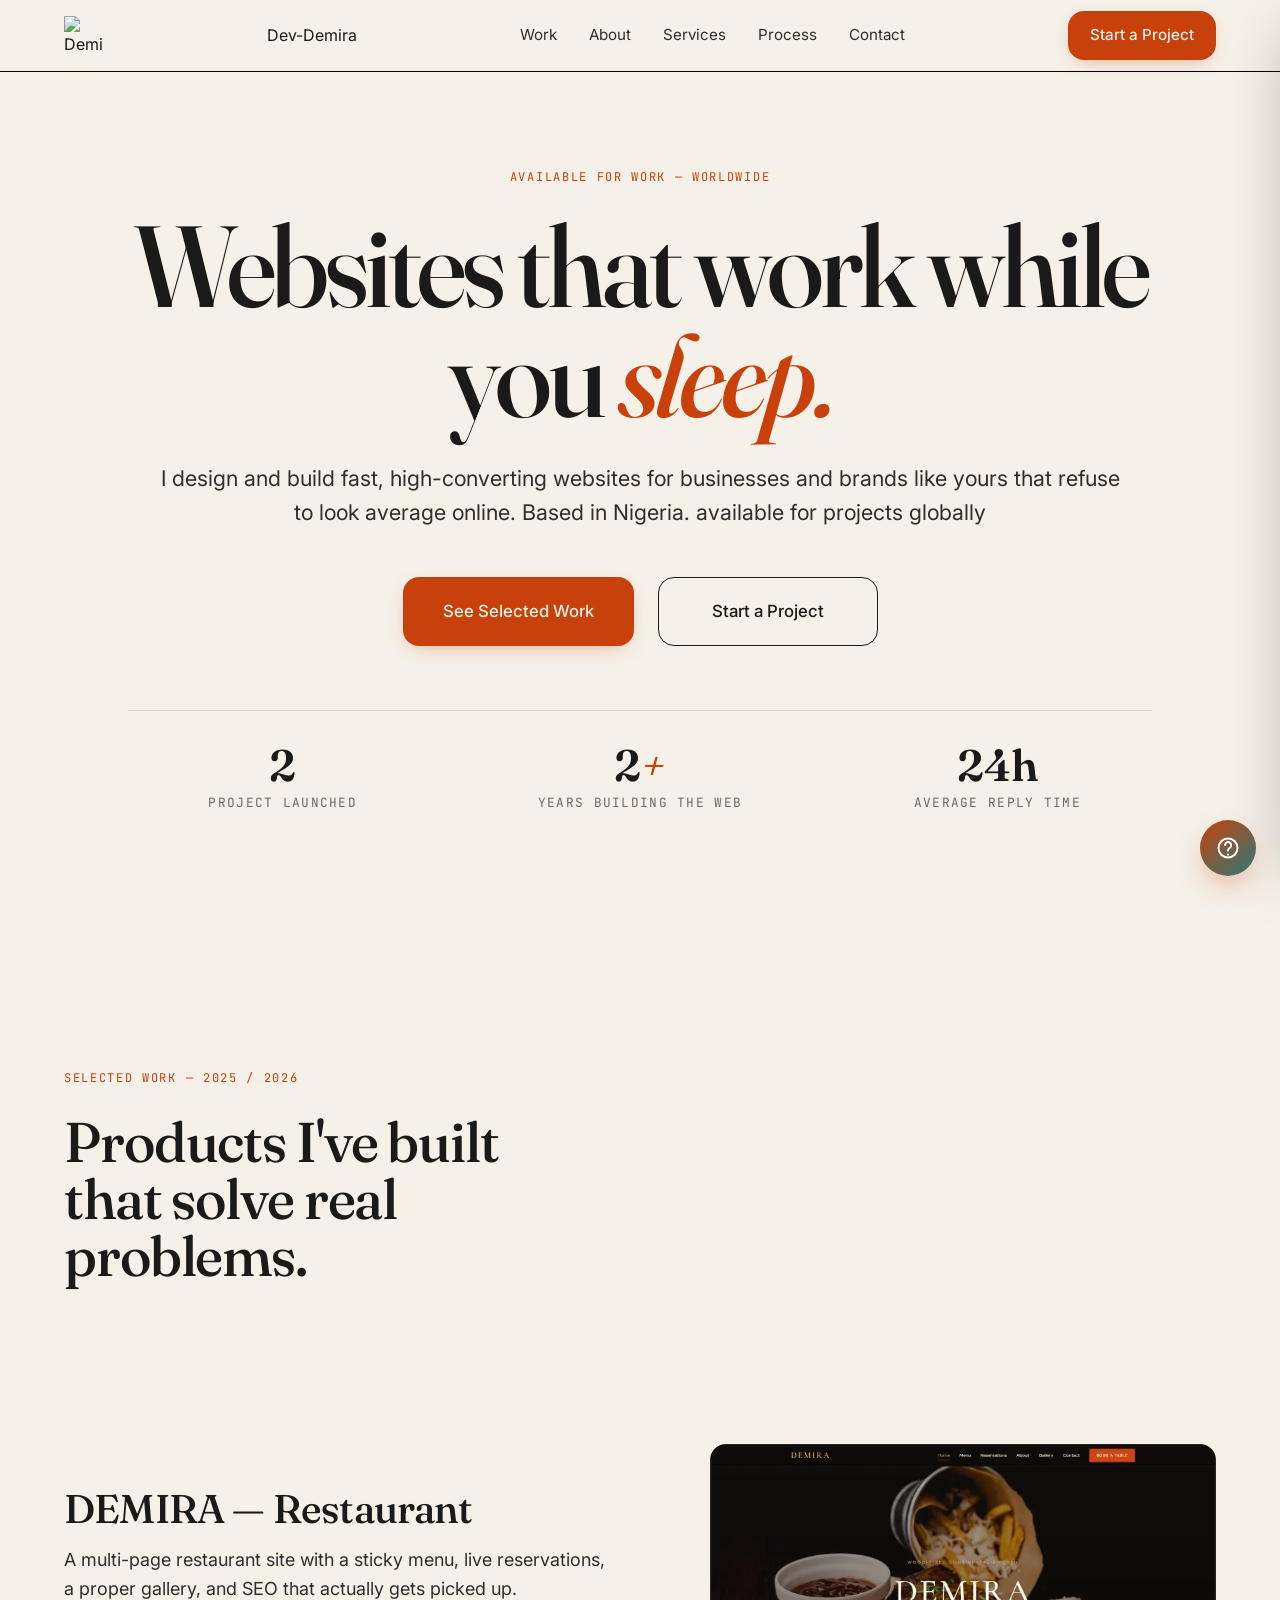
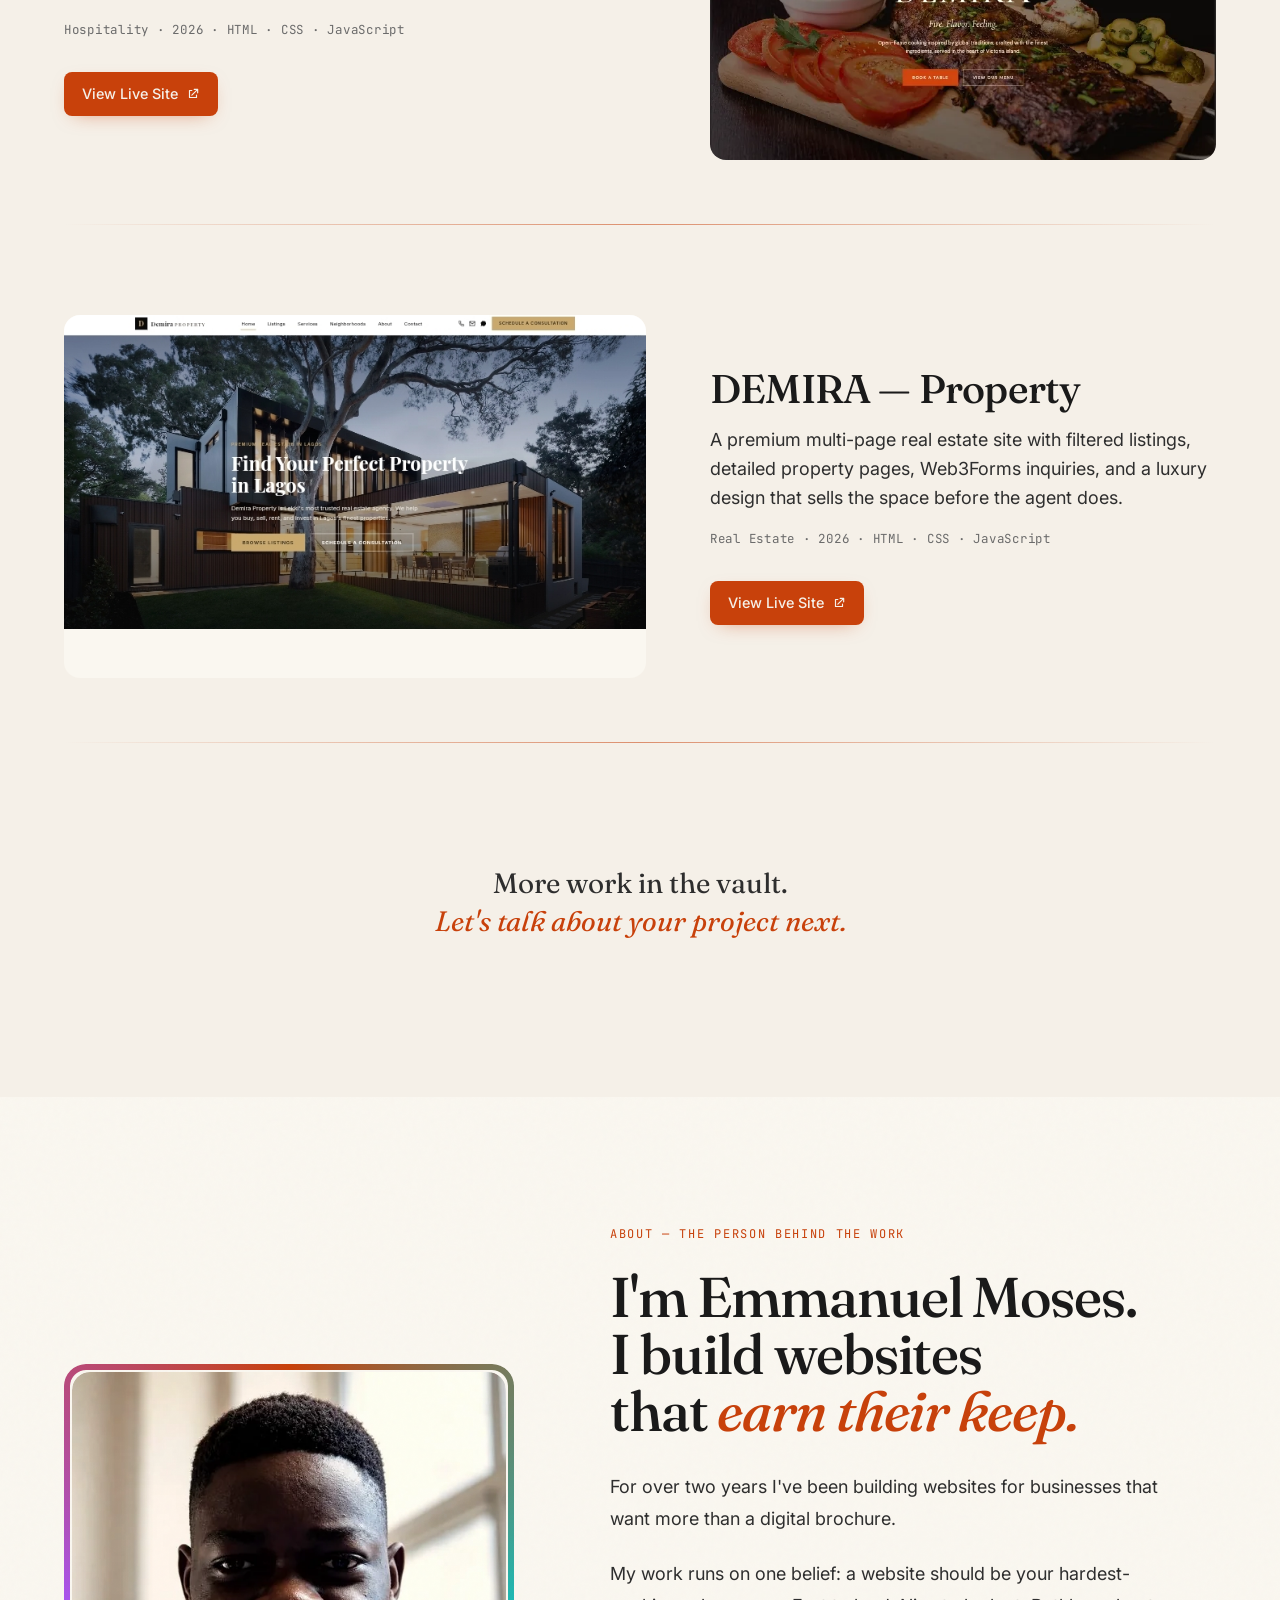
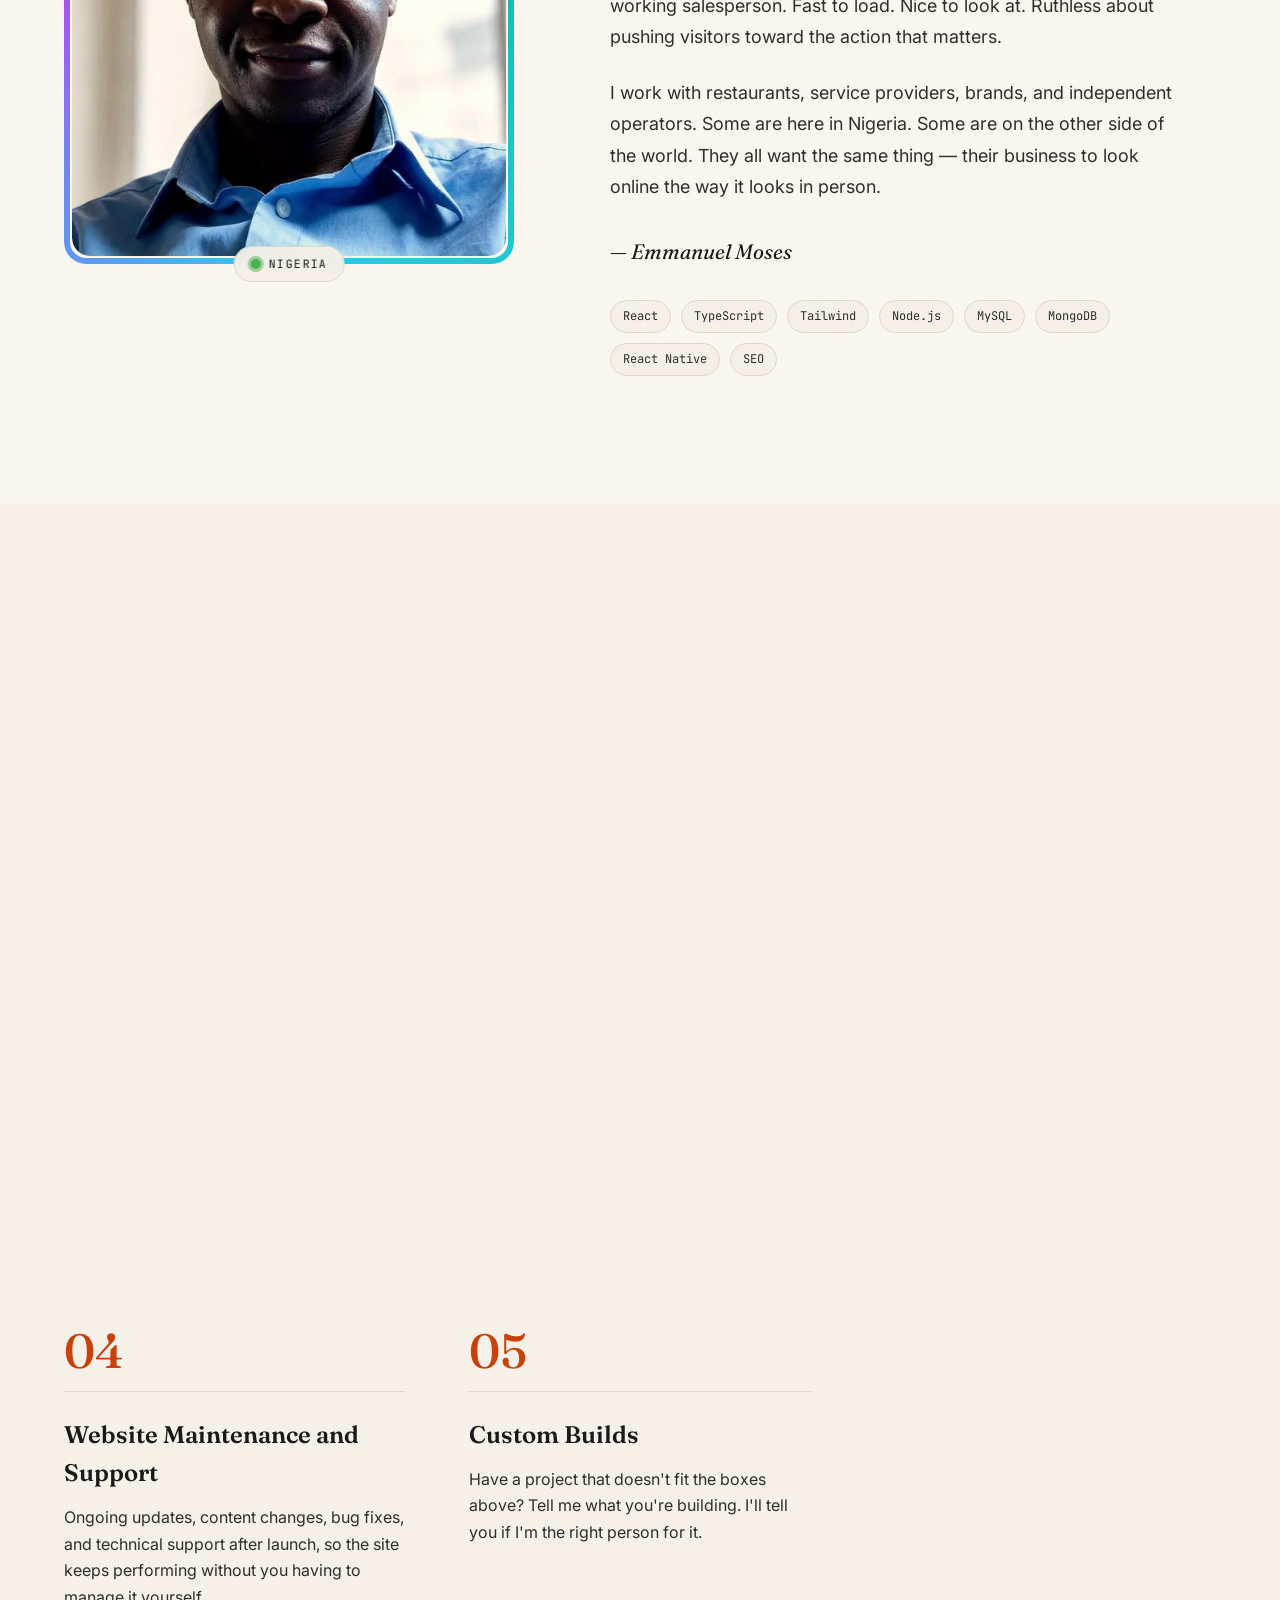
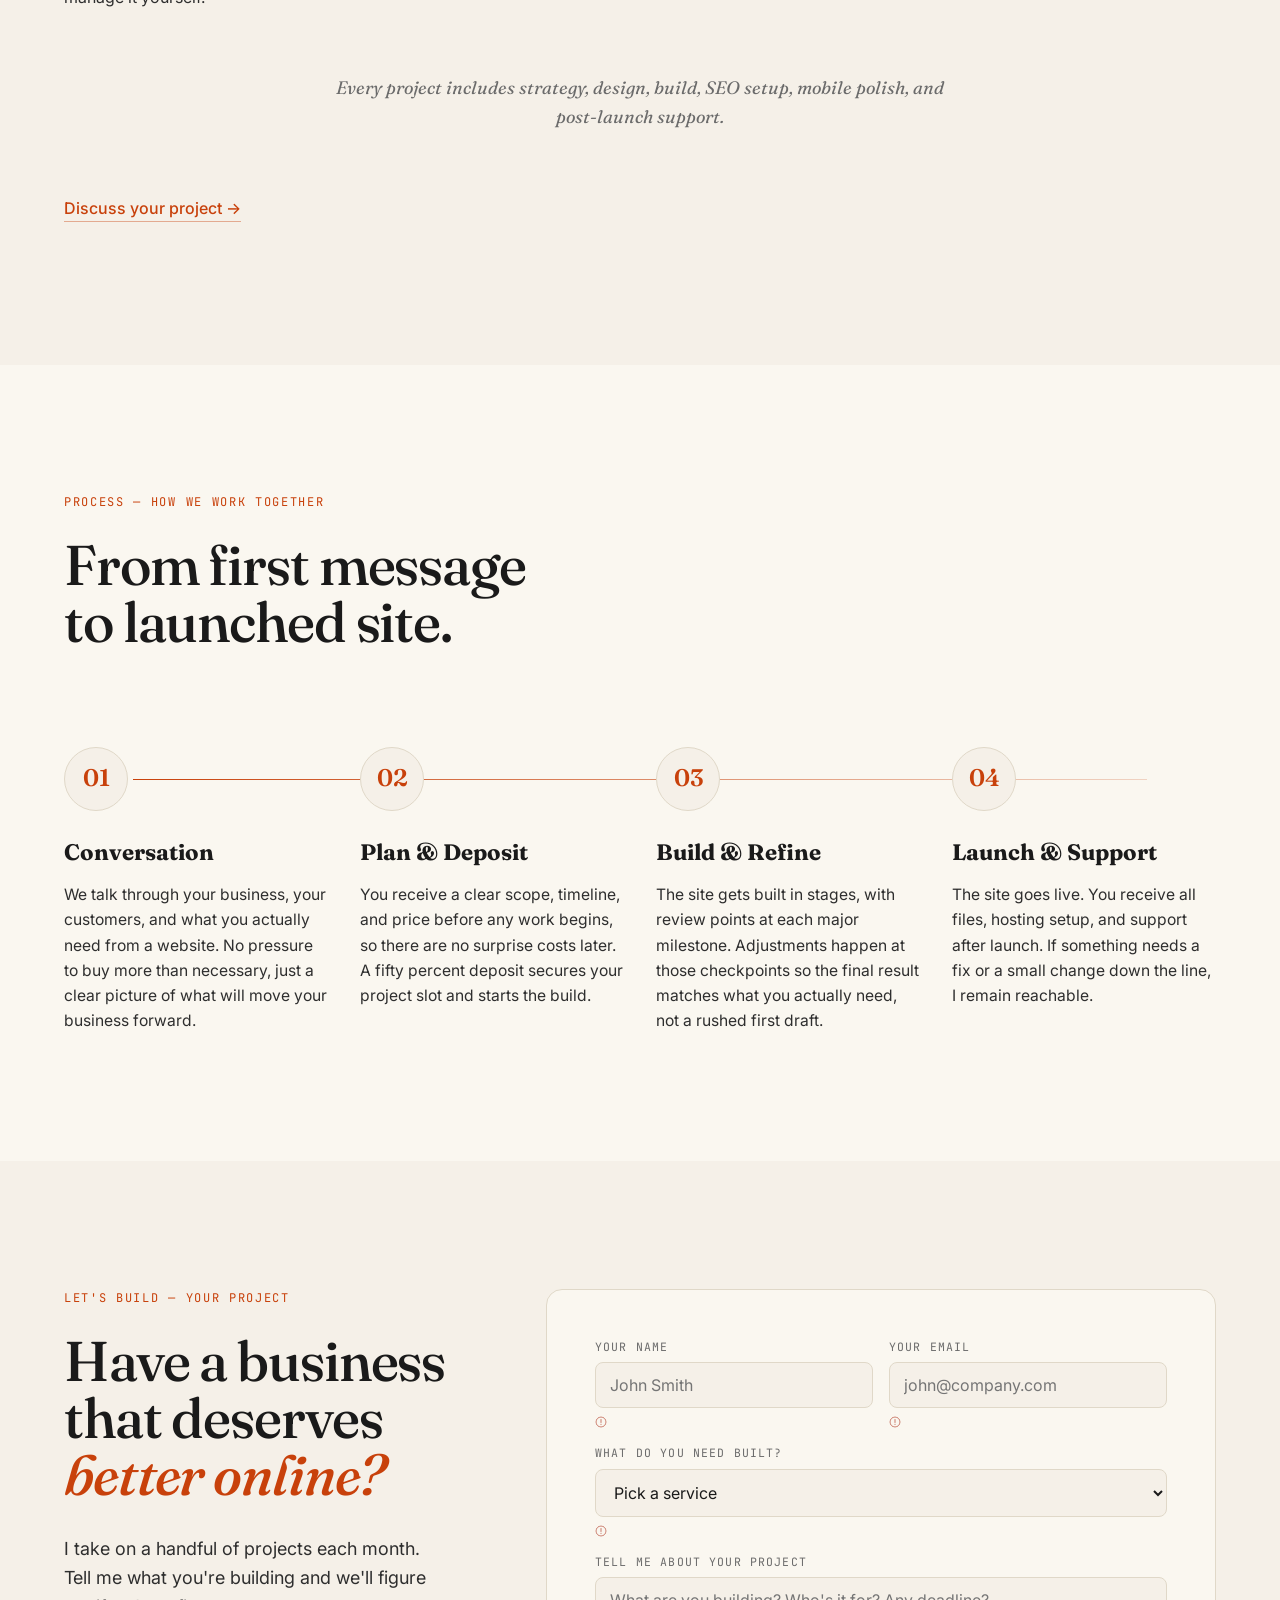
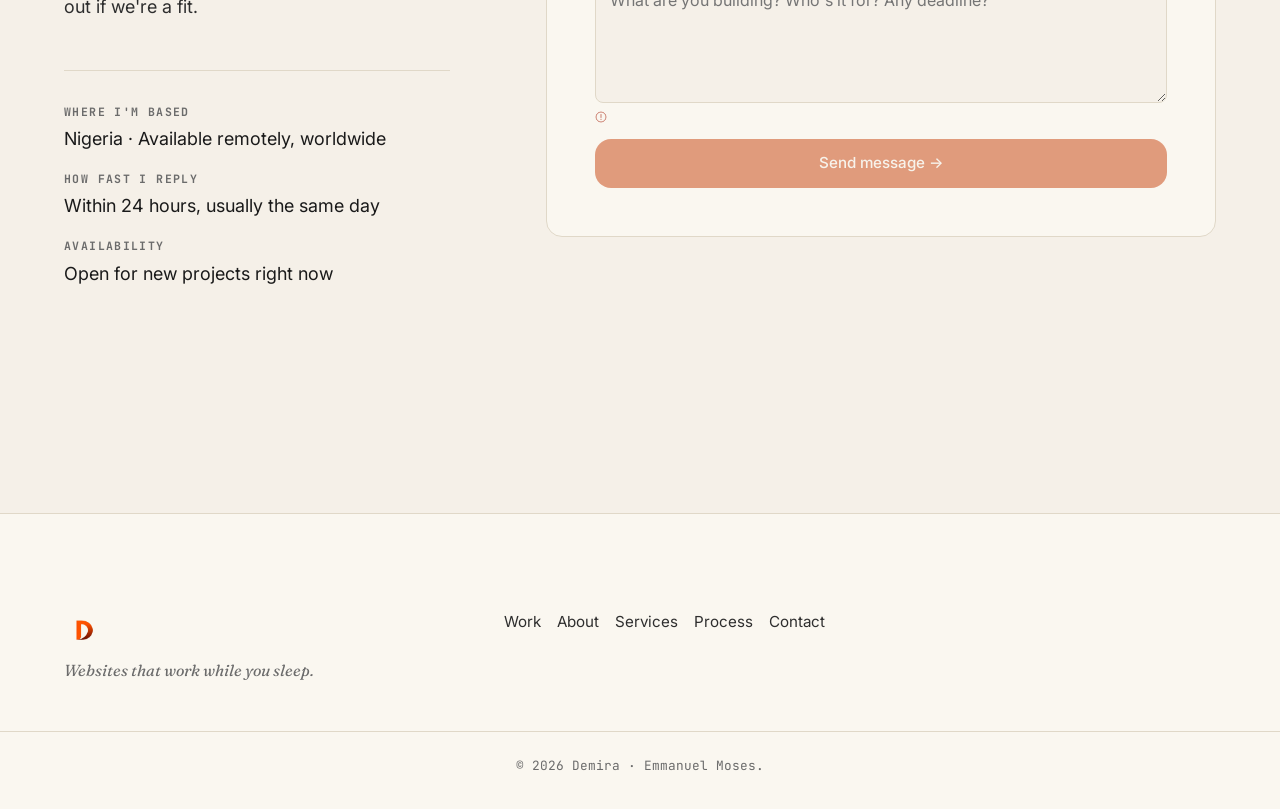
==== commit 30f8efeb: "Update index.html" ====
--- a/index.html
+++ b/index.html
@@ -82,7 +82,7 @@
 <header class="nav" id="nav">
   <div class="nav-inner">
     <a href="#top" class="brand" aria-label="Demira — home">
-      <img src="logo-placeholder.png" alt="Demira logo" width="40" height="40" class="brand-logo">
+      <img src="demira logo.png" alt="Demira logo" width="40" height="40" class="brand-logo">
     </a> <h> Dev-Demira </h>
     <nav class="nav-links" aria-label="Primary">
       <a href="#work">Work</a>
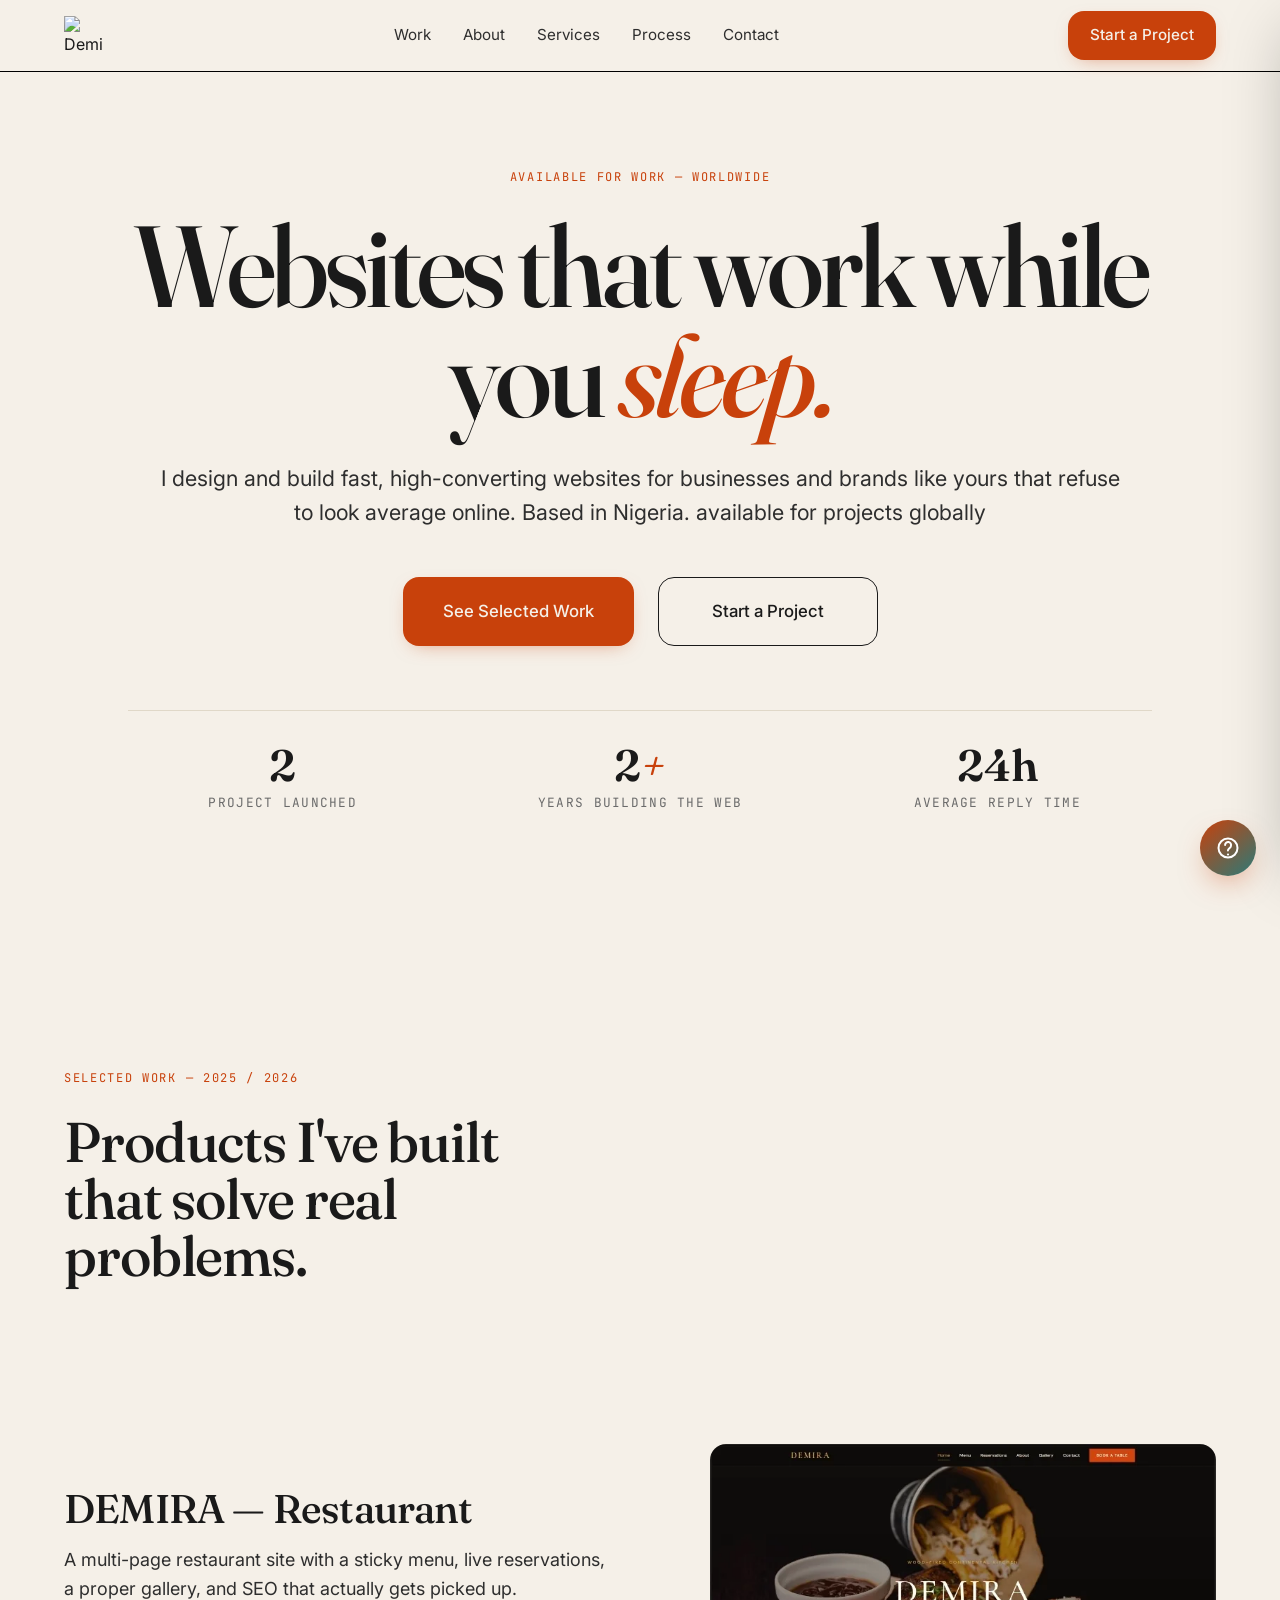
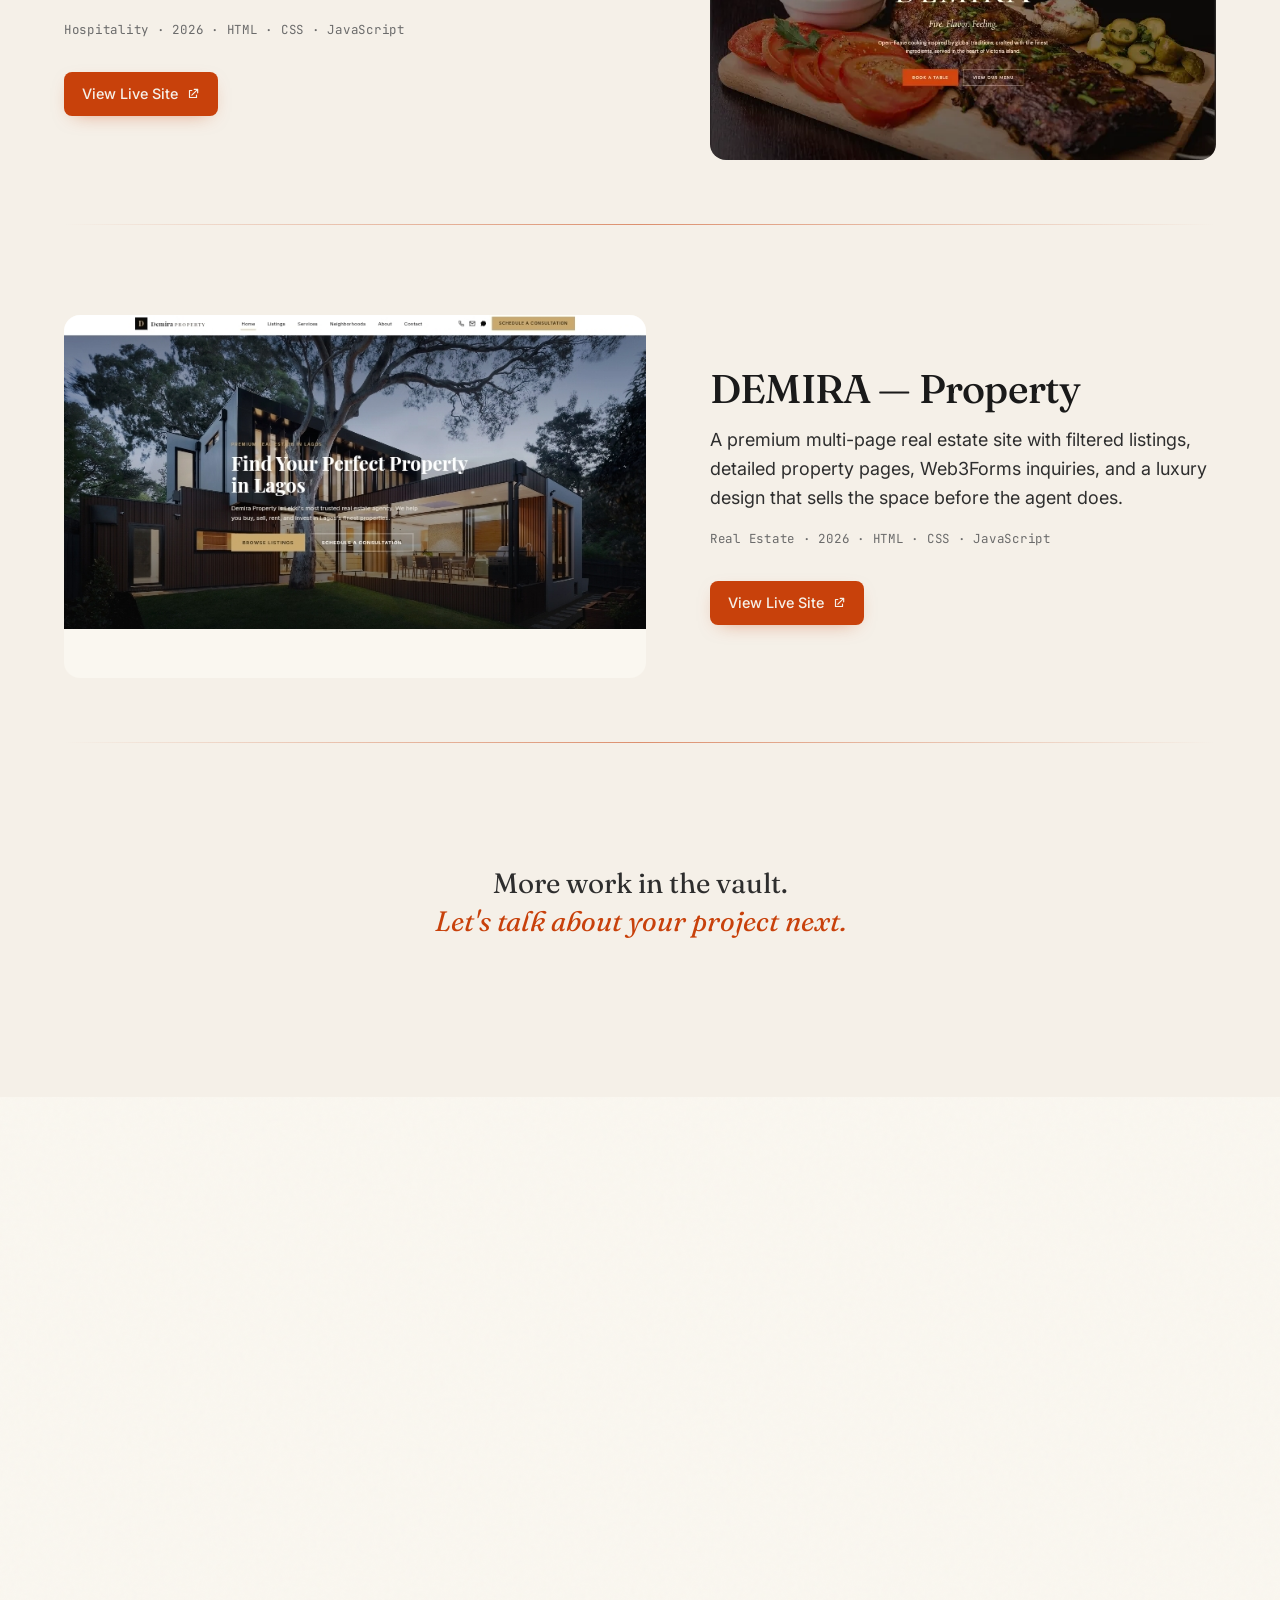
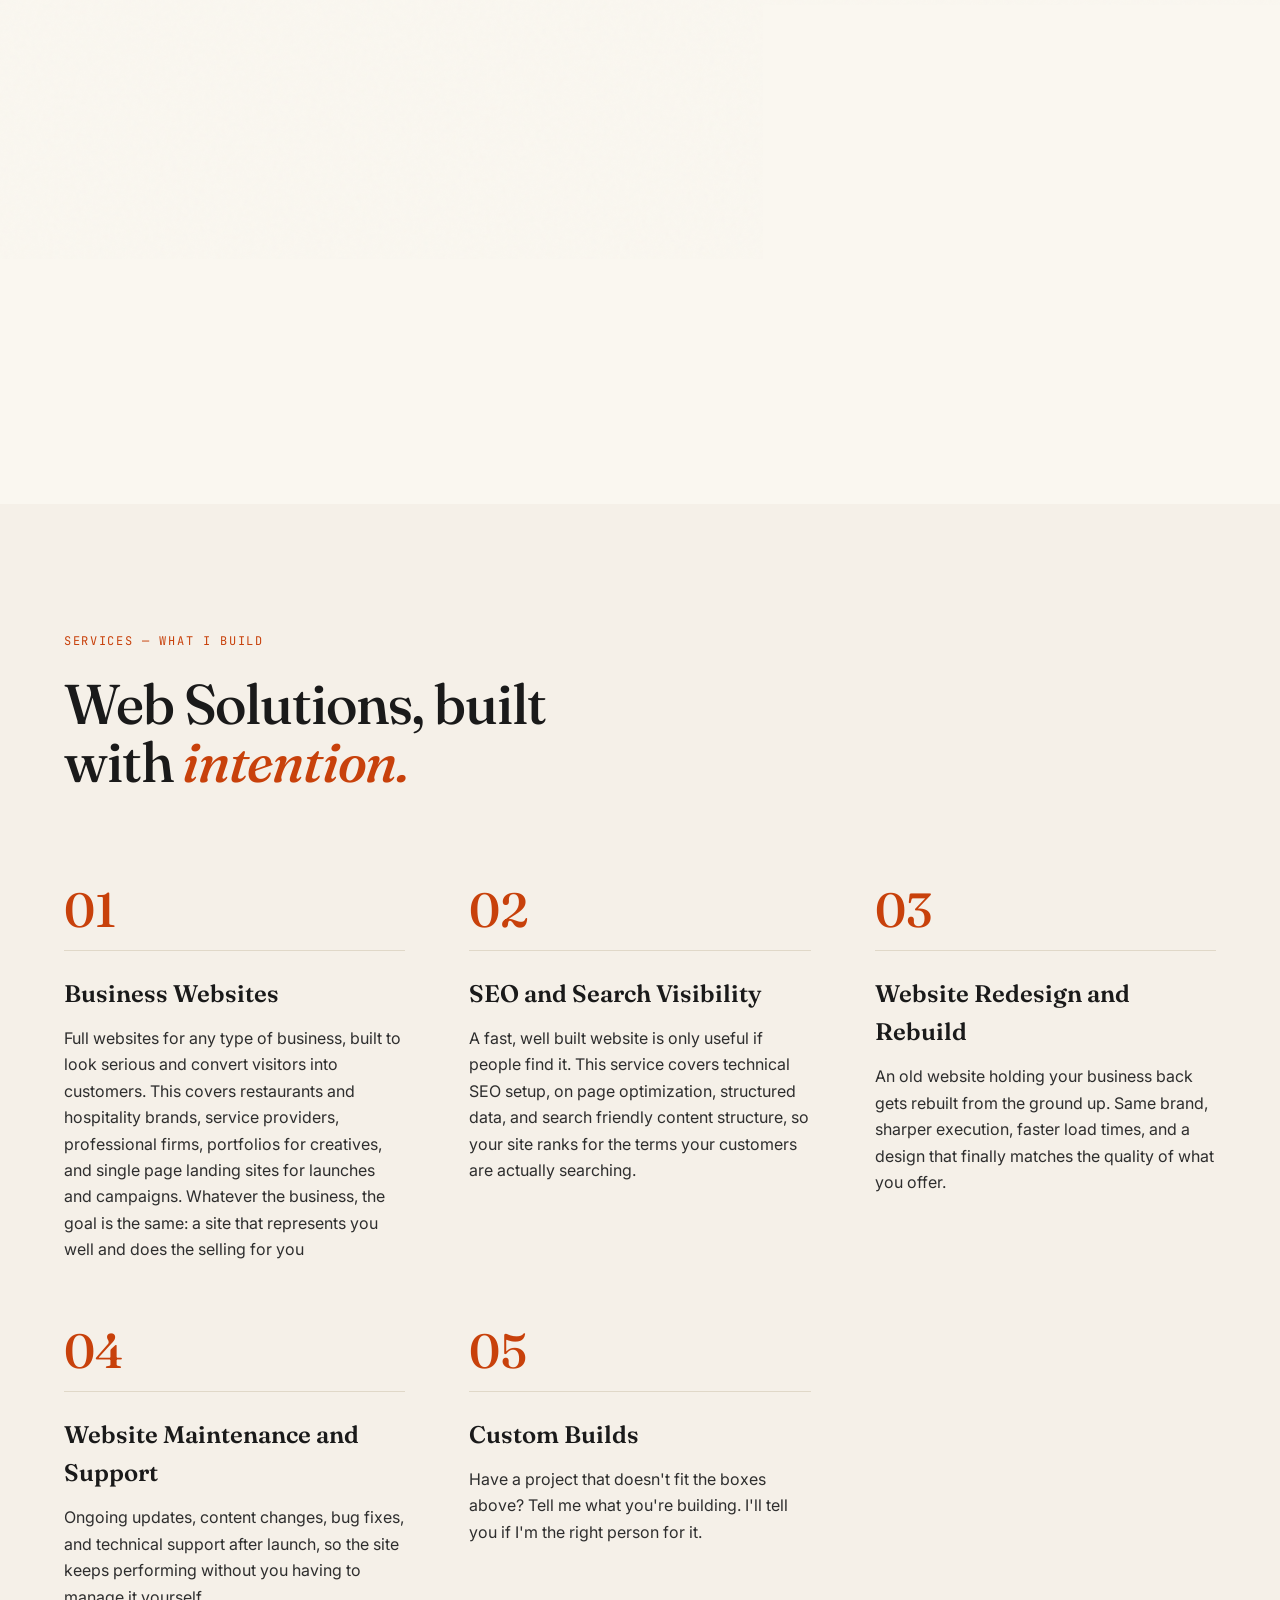
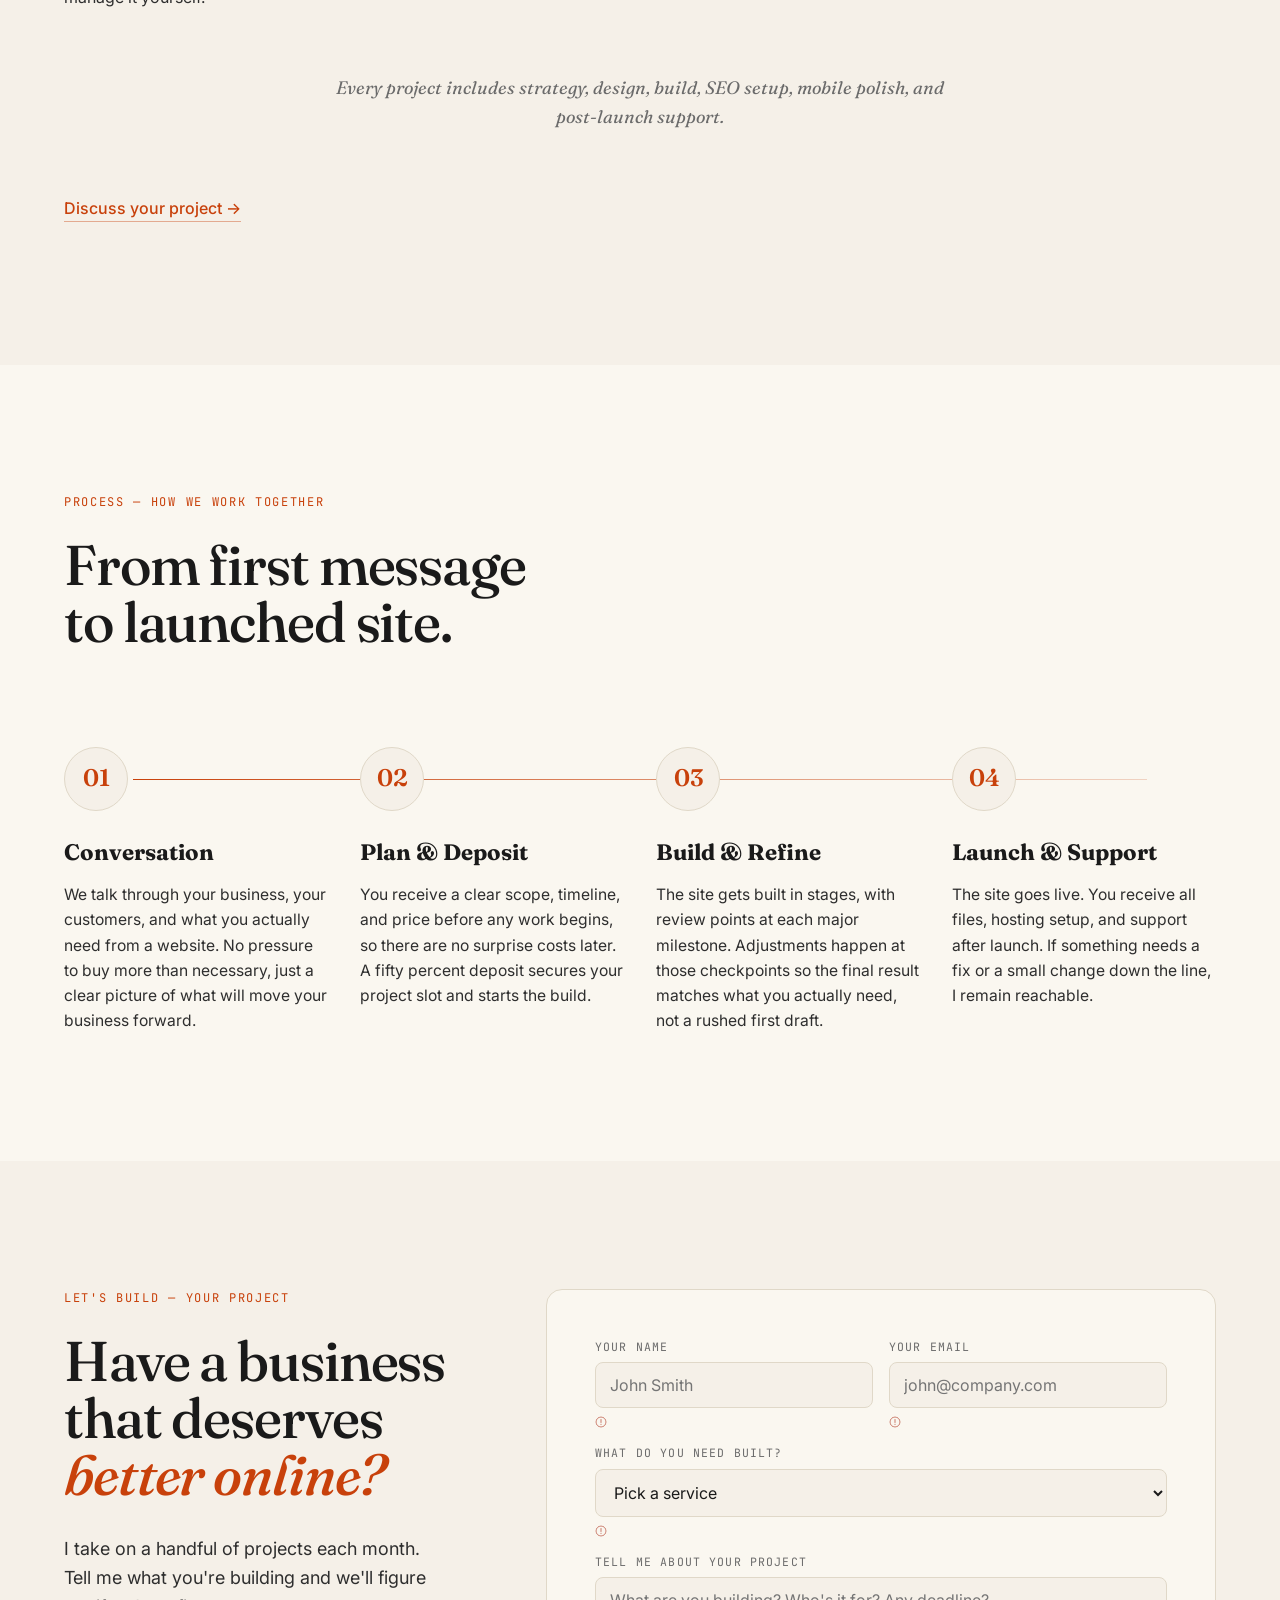
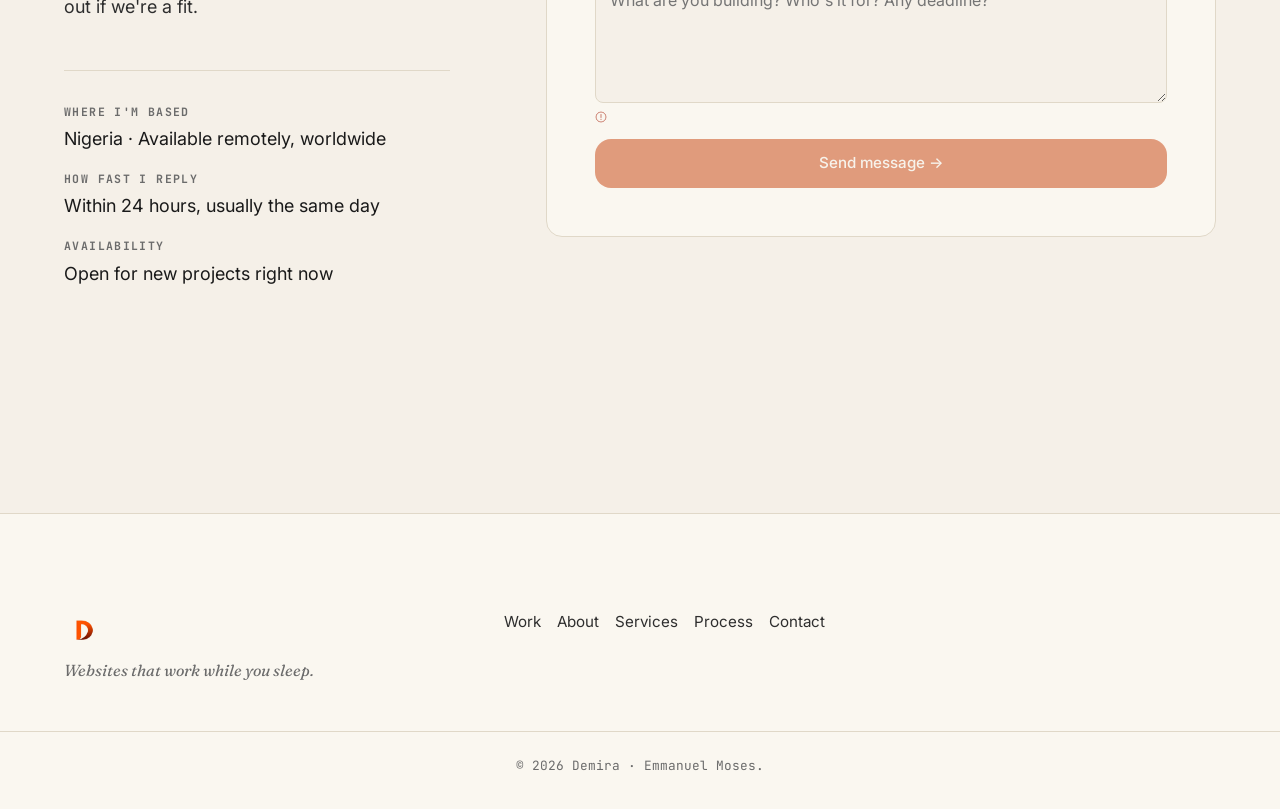
==== commit 8b8bce41: "Update index.html" ====
--- a/index.html
+++ b/index.html
@@ -82,8 +82,8 @@
 <header class="nav" id="nav">
   <div class="nav-inner">
     <a href="#top" class="brand" aria-label="Demira — home">
-      <img src="demira logo.png" alt="Demira logo" width="40" height="40" class="brand-logo">
-    </a> <h> Dev-Demira </h>
+      <img src="dev-demira.png" alt="Demira logo" width="40" height="40" class="brand-logo">
+    </a> 
     <nav class="nav-links" aria-label="Primary">
       <a href="#work">Work</a>
       <a href="#about">About</a>
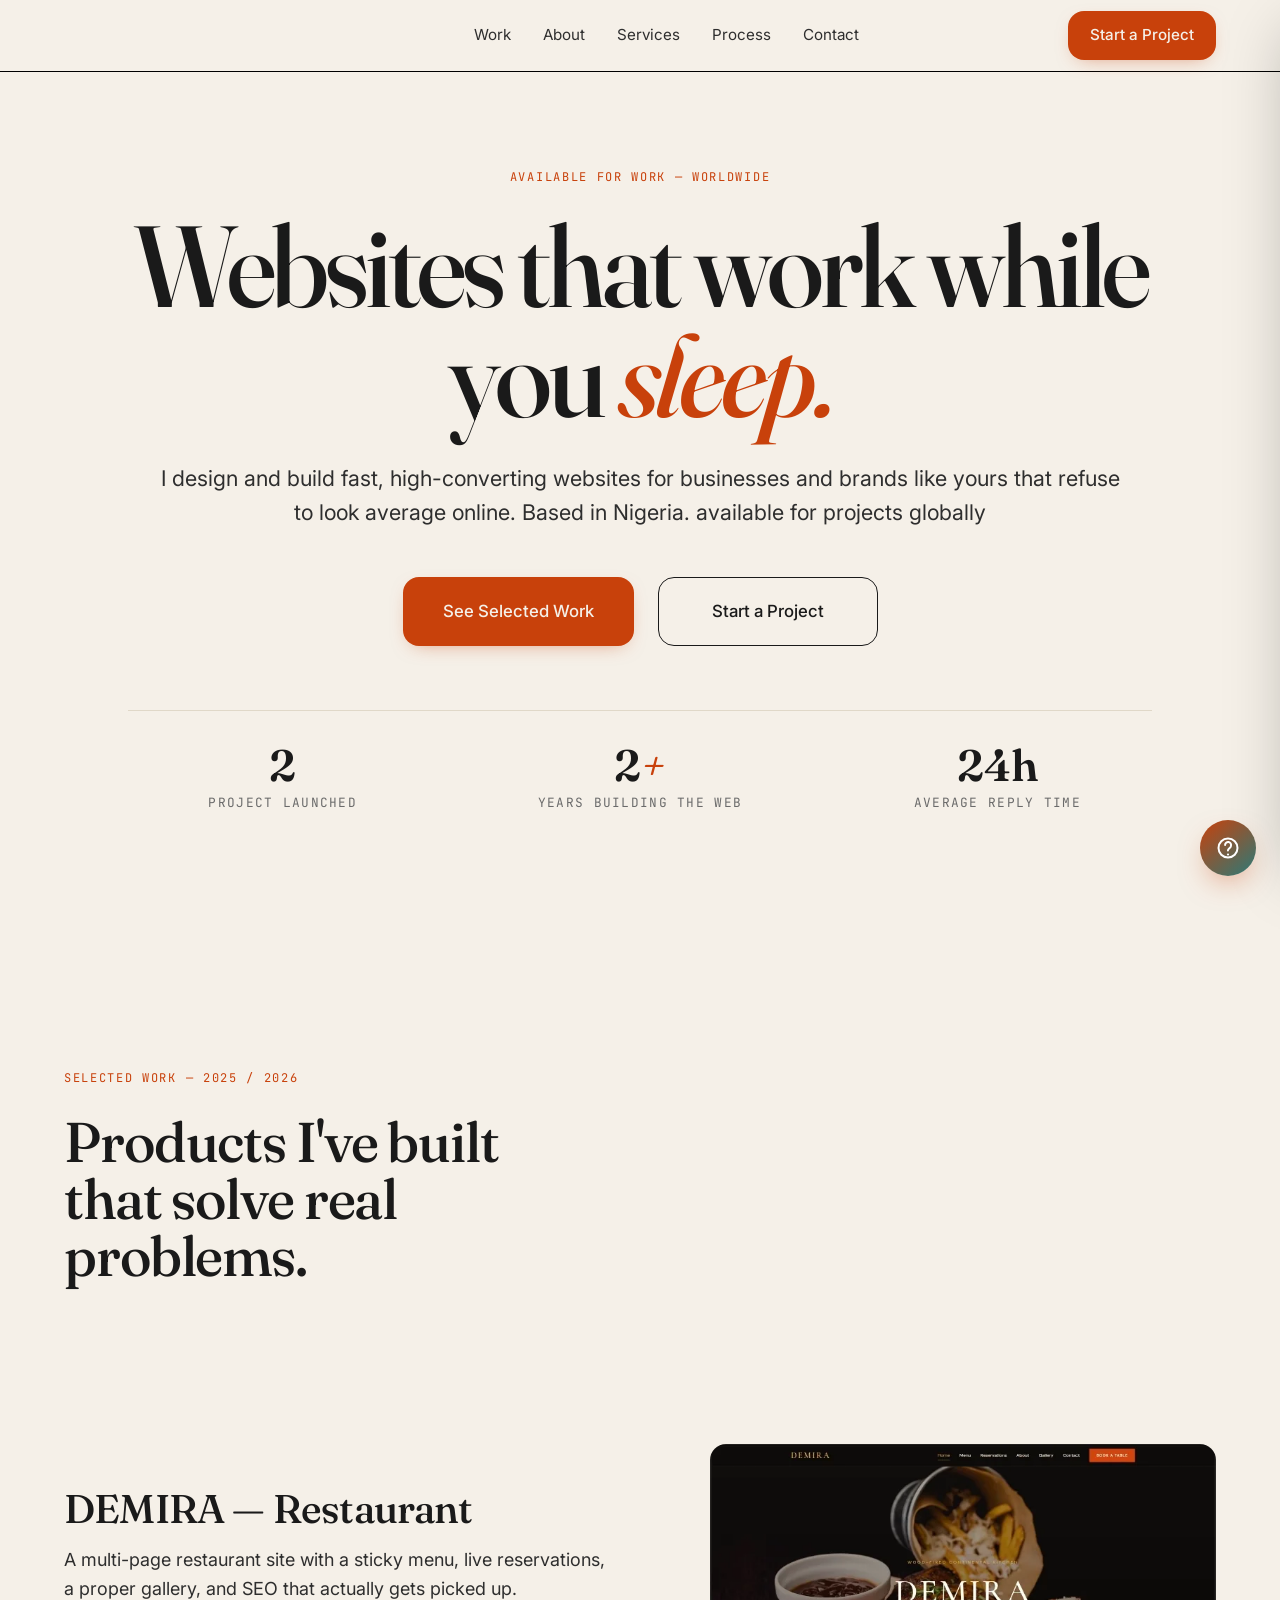
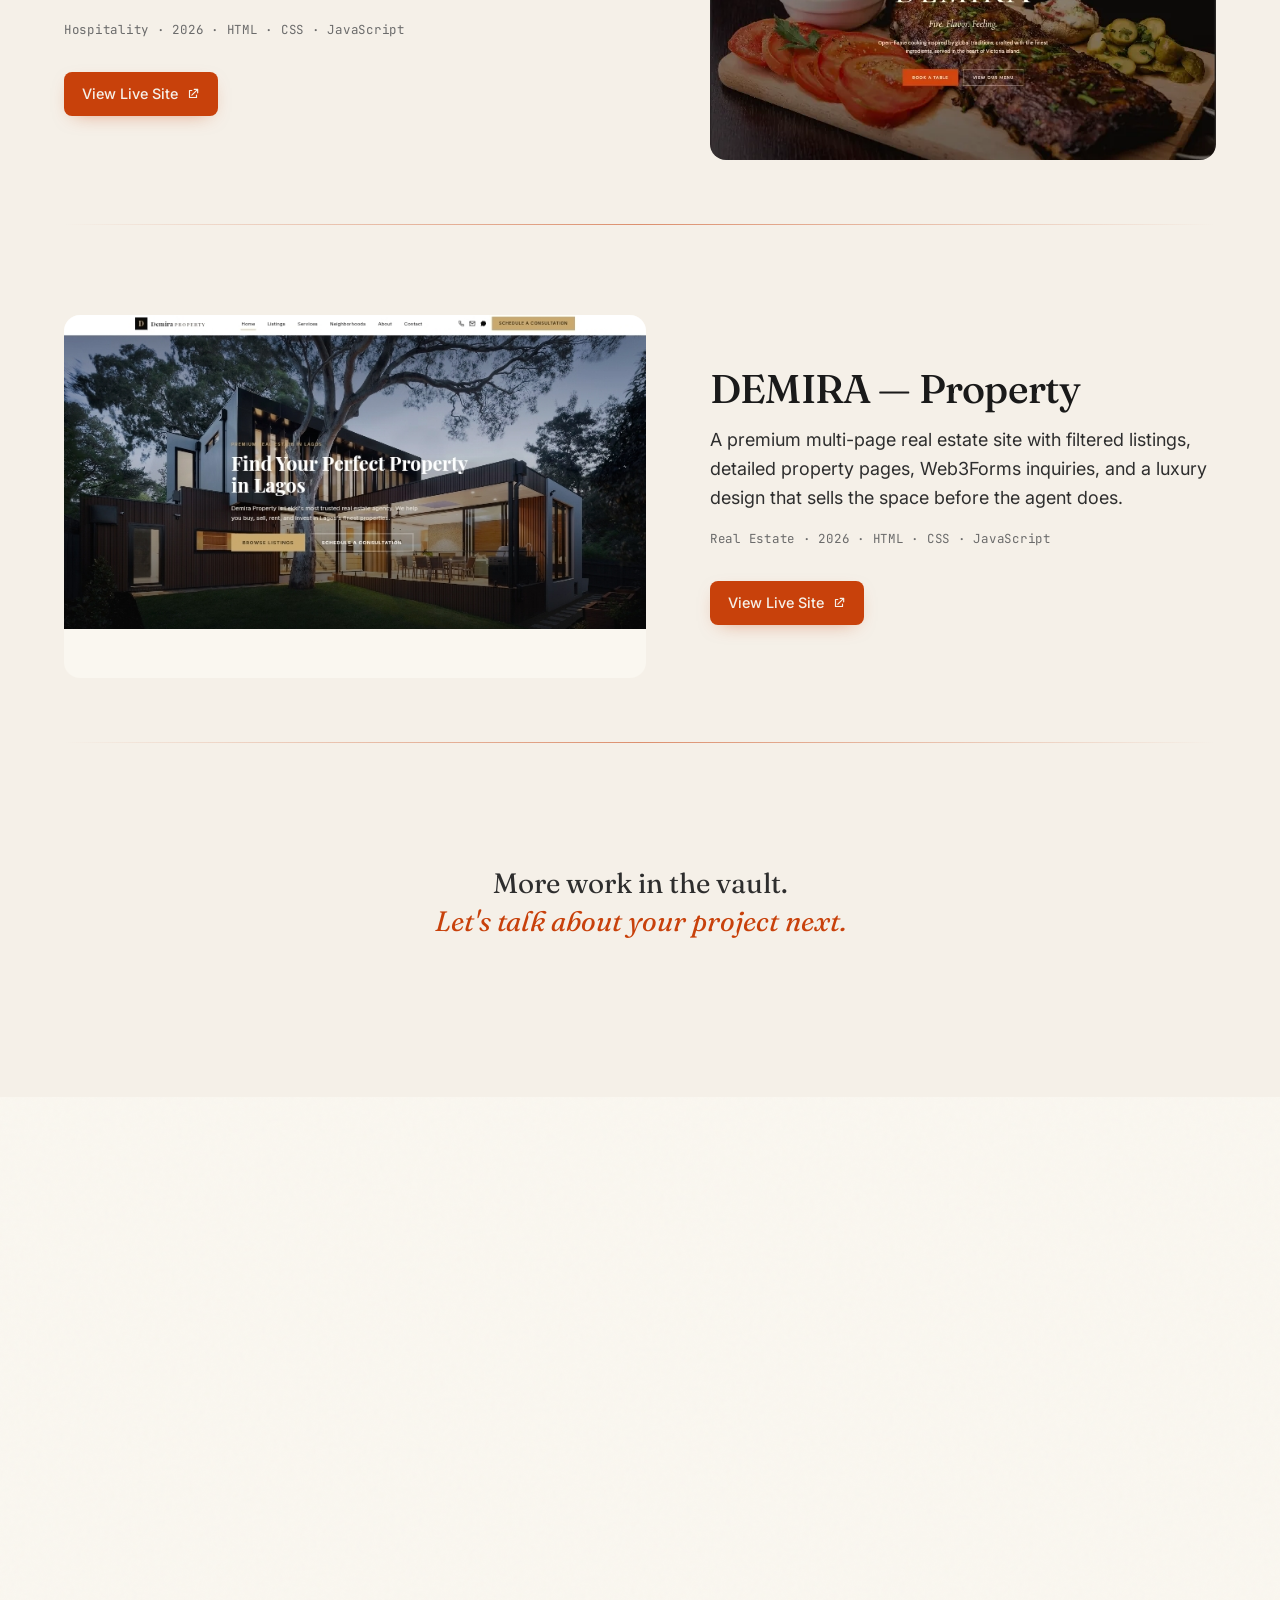
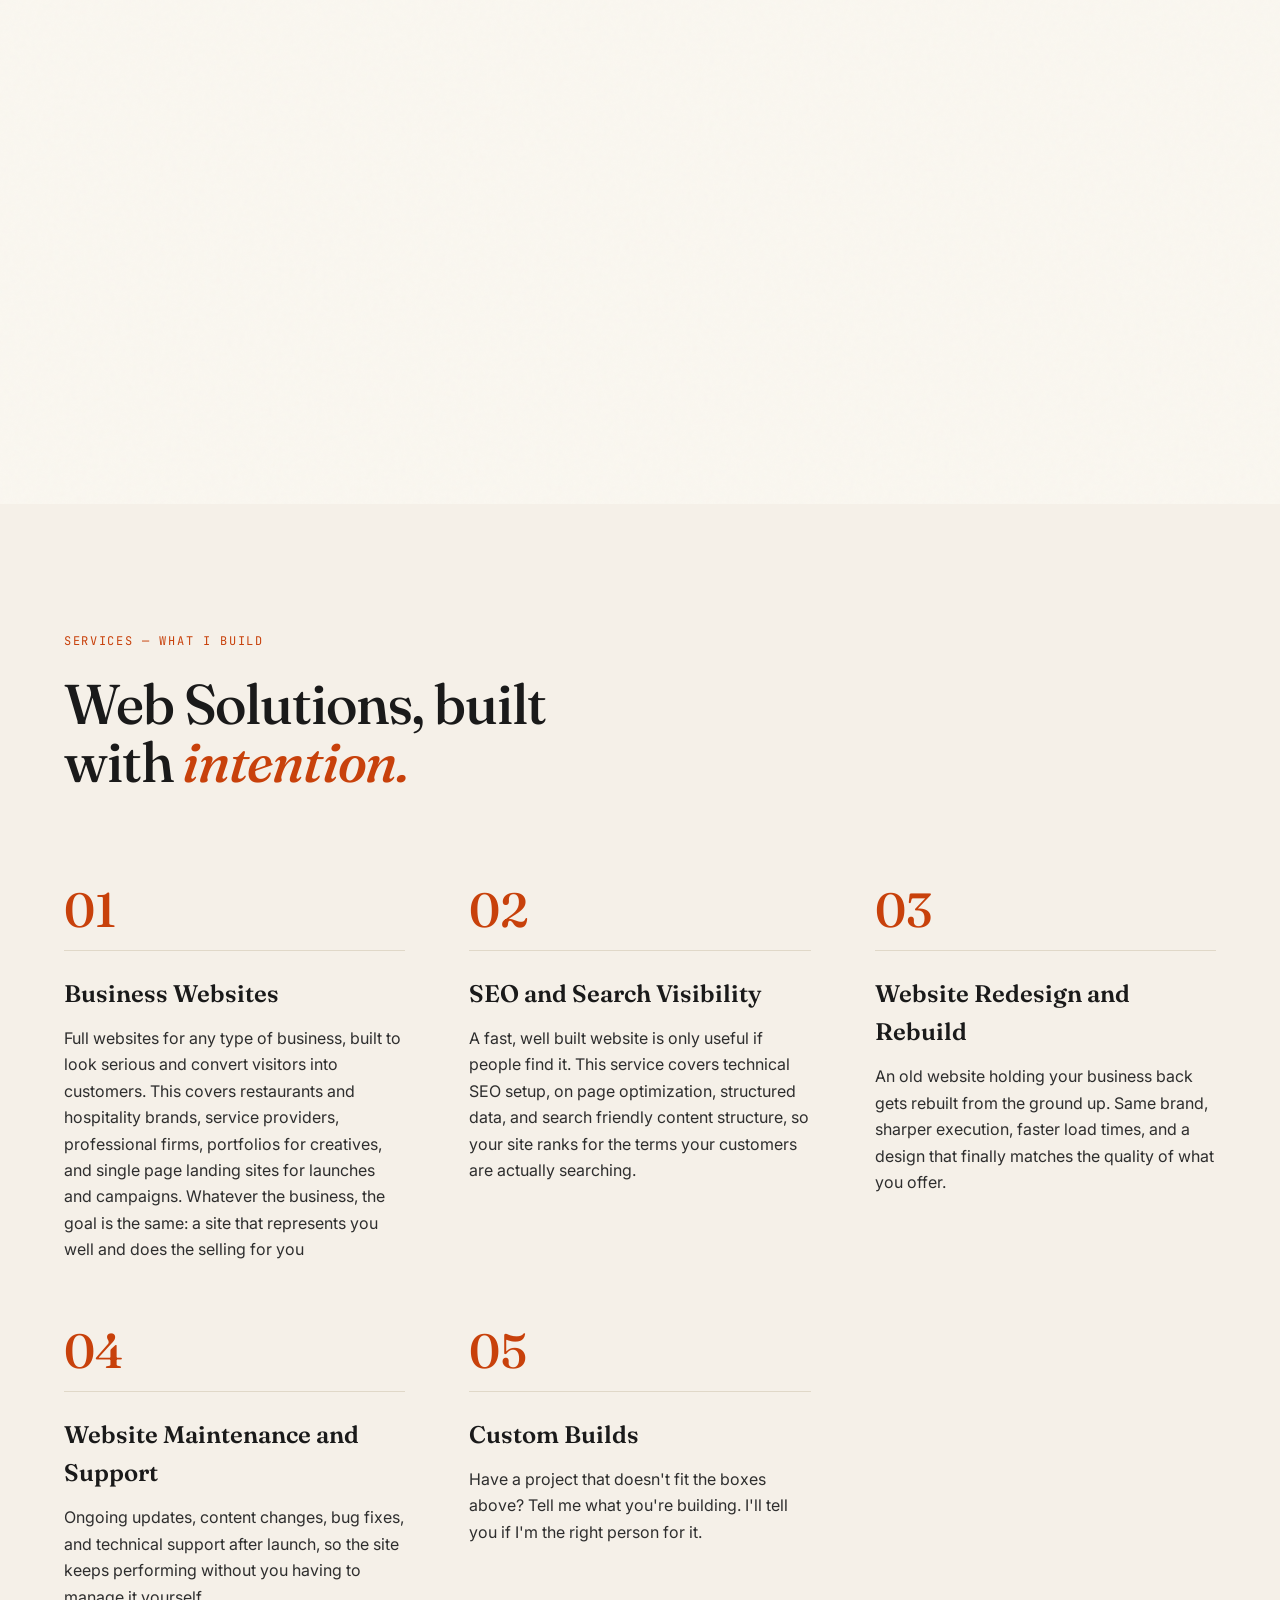
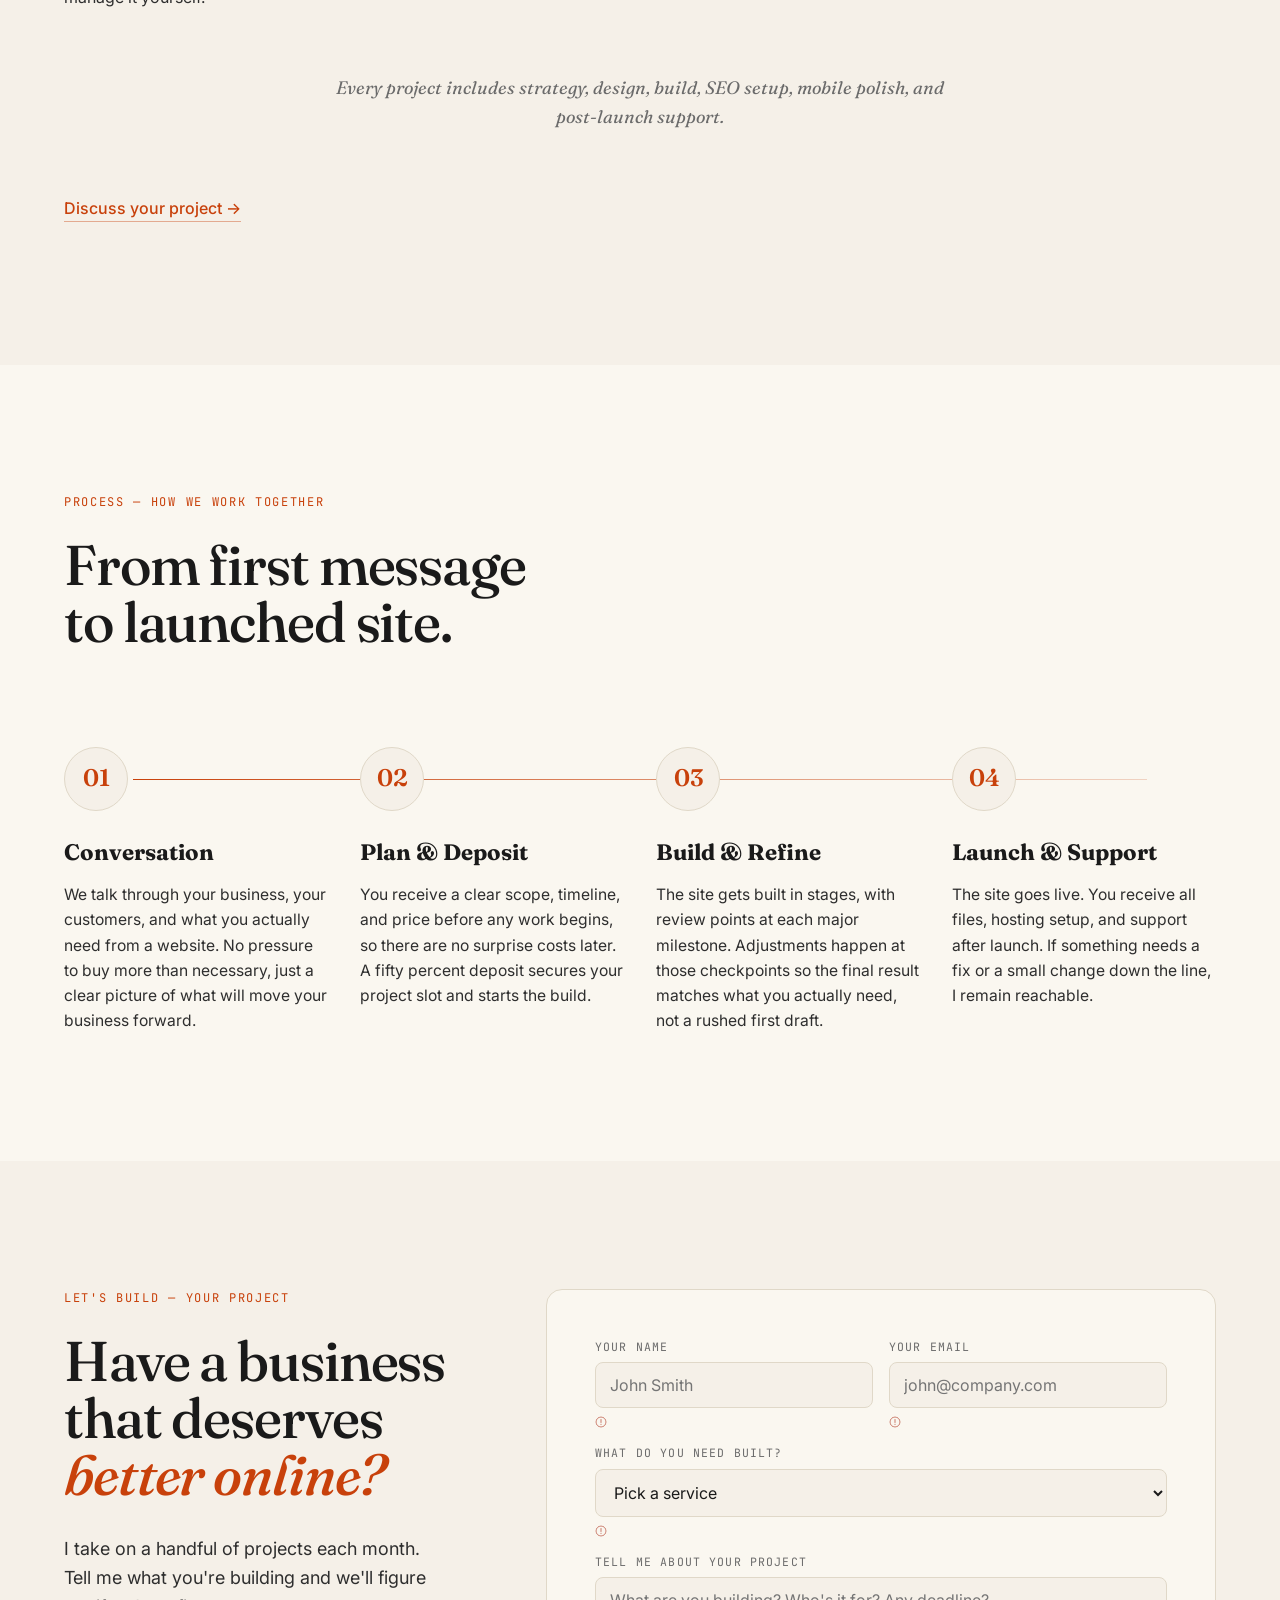
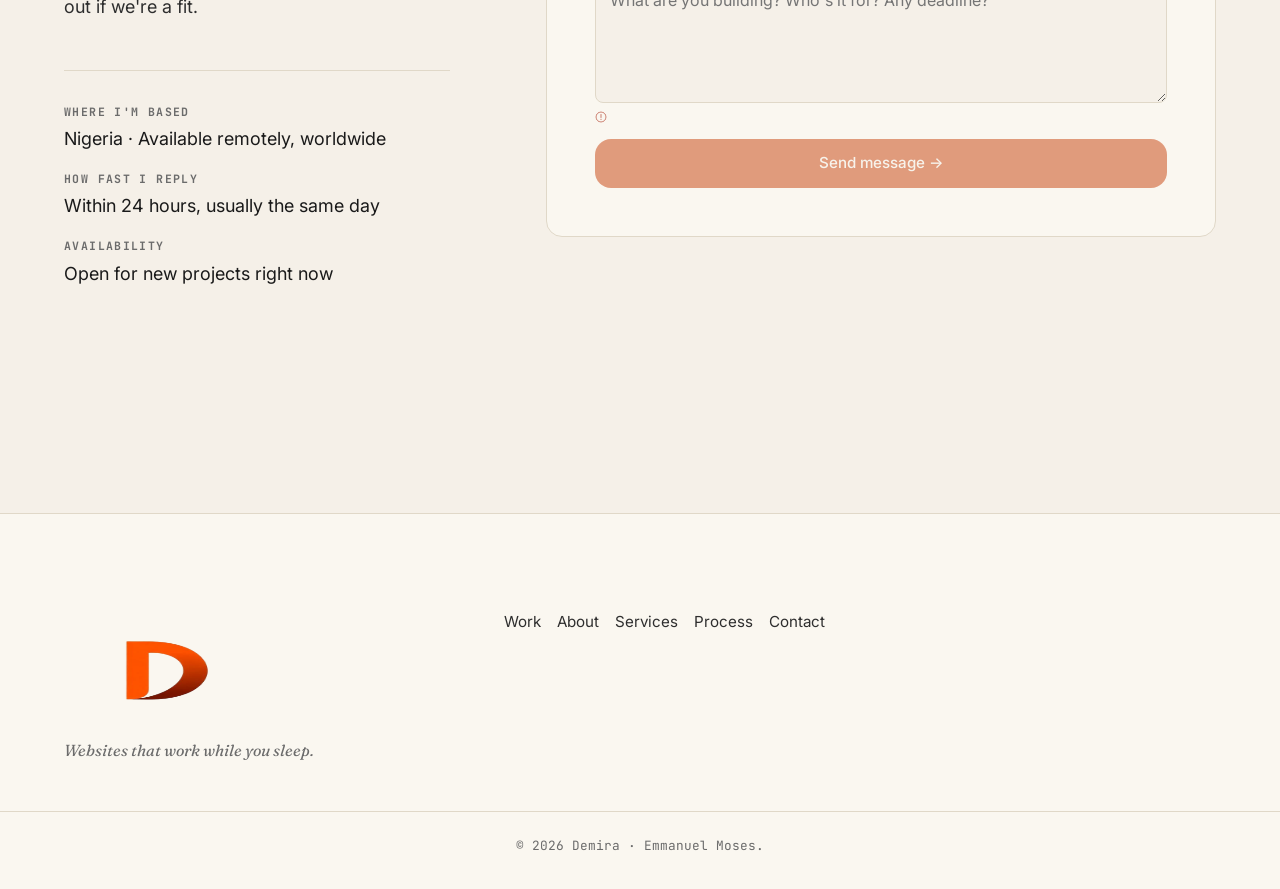
==== commit 0012ffb3: "Update index.html" ====
--- a/index.html
+++ b/index.html
@@ -82,7 +82,7 @@
 <header class="nav" id="nav">
   <div class="nav-inner">
     <a href="#top" class="brand" aria-label="Demira — home">
-      <img src="dev-demira.png" alt="Demira logo" width="40" height="40" class="brand-logo">
+      <img src="demira bg.png" alt="Demira logo" width="40" height="40" class="brand-logo">
     </a> 
     <nav class="nav-links" aria-label="Primary">
       <a href="#work">Work</a>
--- a/style.css
+++ b/style.css
@@ -12,7 +12,7 @@
 
   --color-ember:      #C8410B;
   --color-clay:       #8B4513;
-  --color-sage:       #7A8471;
+  --color-sage:       #7A8471; 
 
   /* New second accent — deep teal + neon cyan */
   --color-electric:   #2B7A78;
@@ -120,7 +120,7 @@
   display: flex; align-items: center; justify-content: space-between; gap: var(--space-5);
 }
 .brand { display: inline-flex; align-items: center; }
-.brand-logo { height: 40px; width: auto; display: block; }
+.brand-logo { height: 120px; width: 200px; display: block; }
 .nav-links { display: flex; gap: var(--space-6); }
 .nav-links a {
   font-size: 0.95rem;
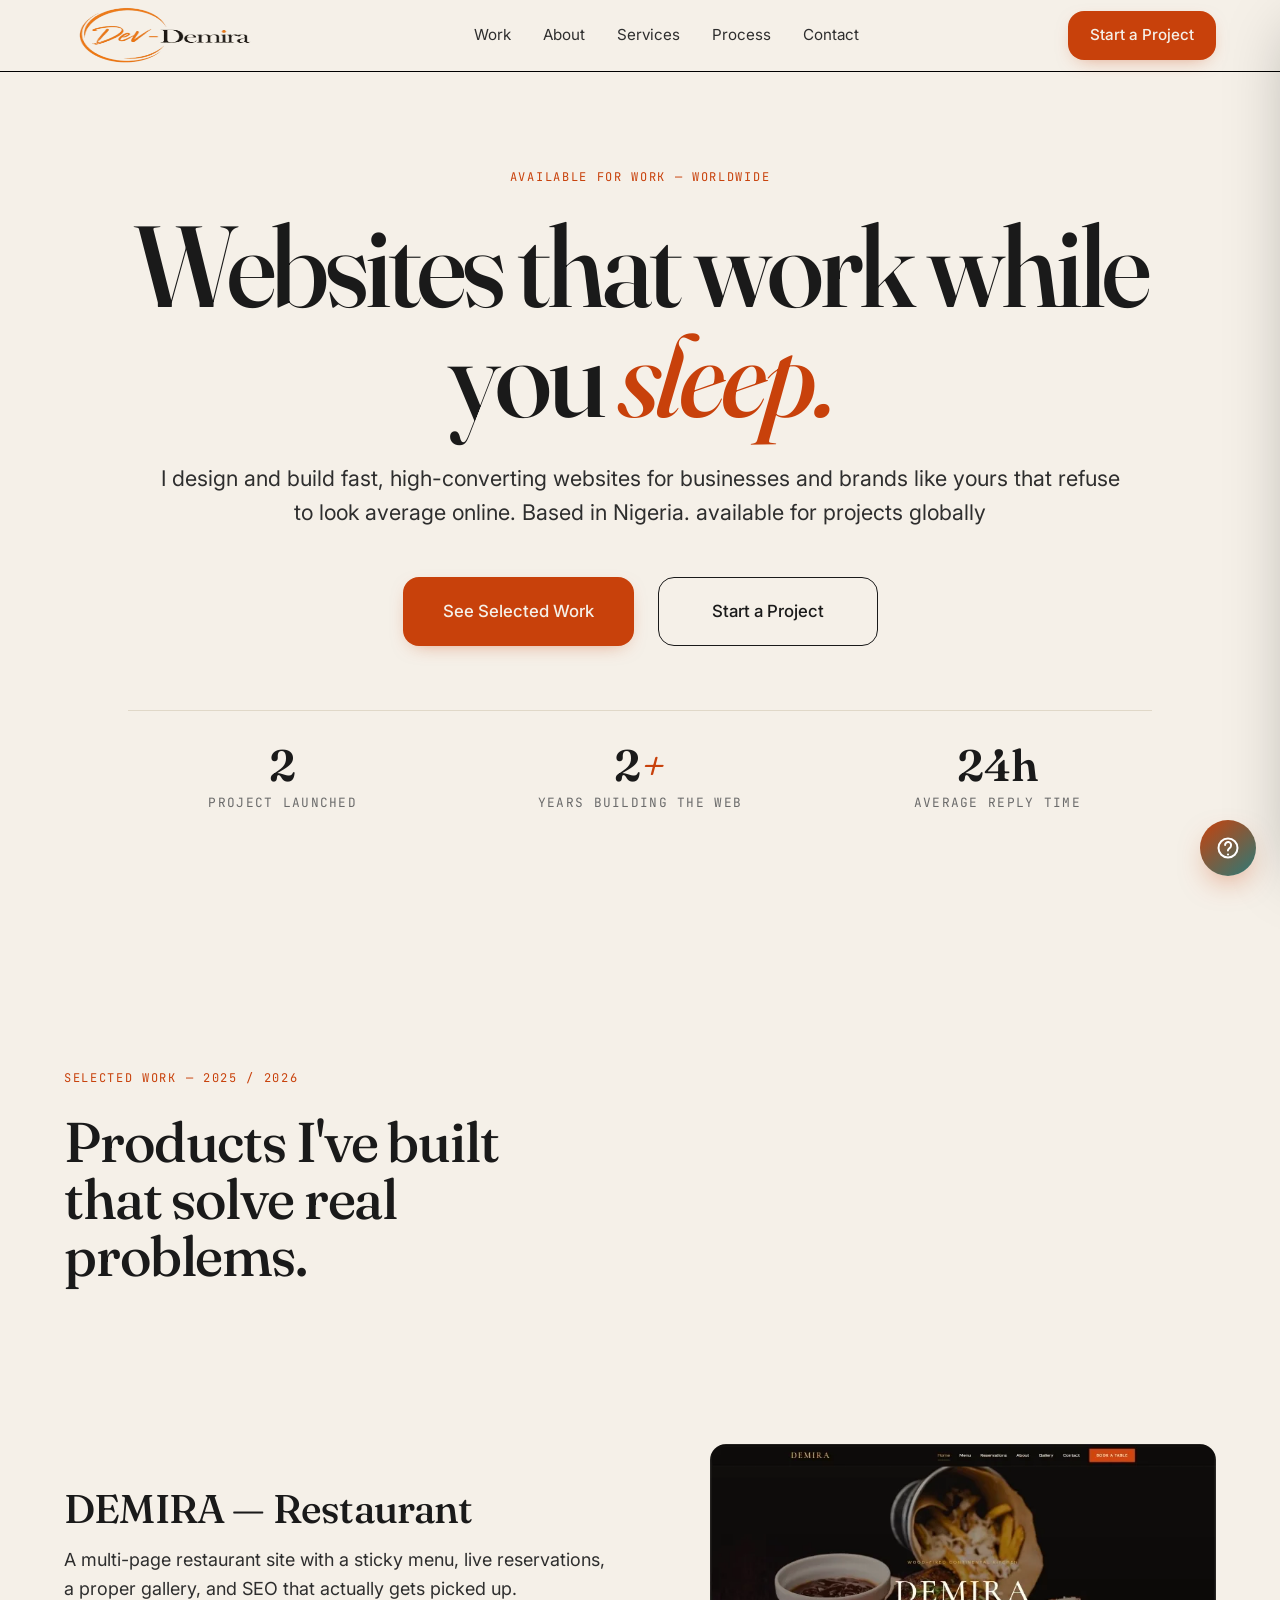
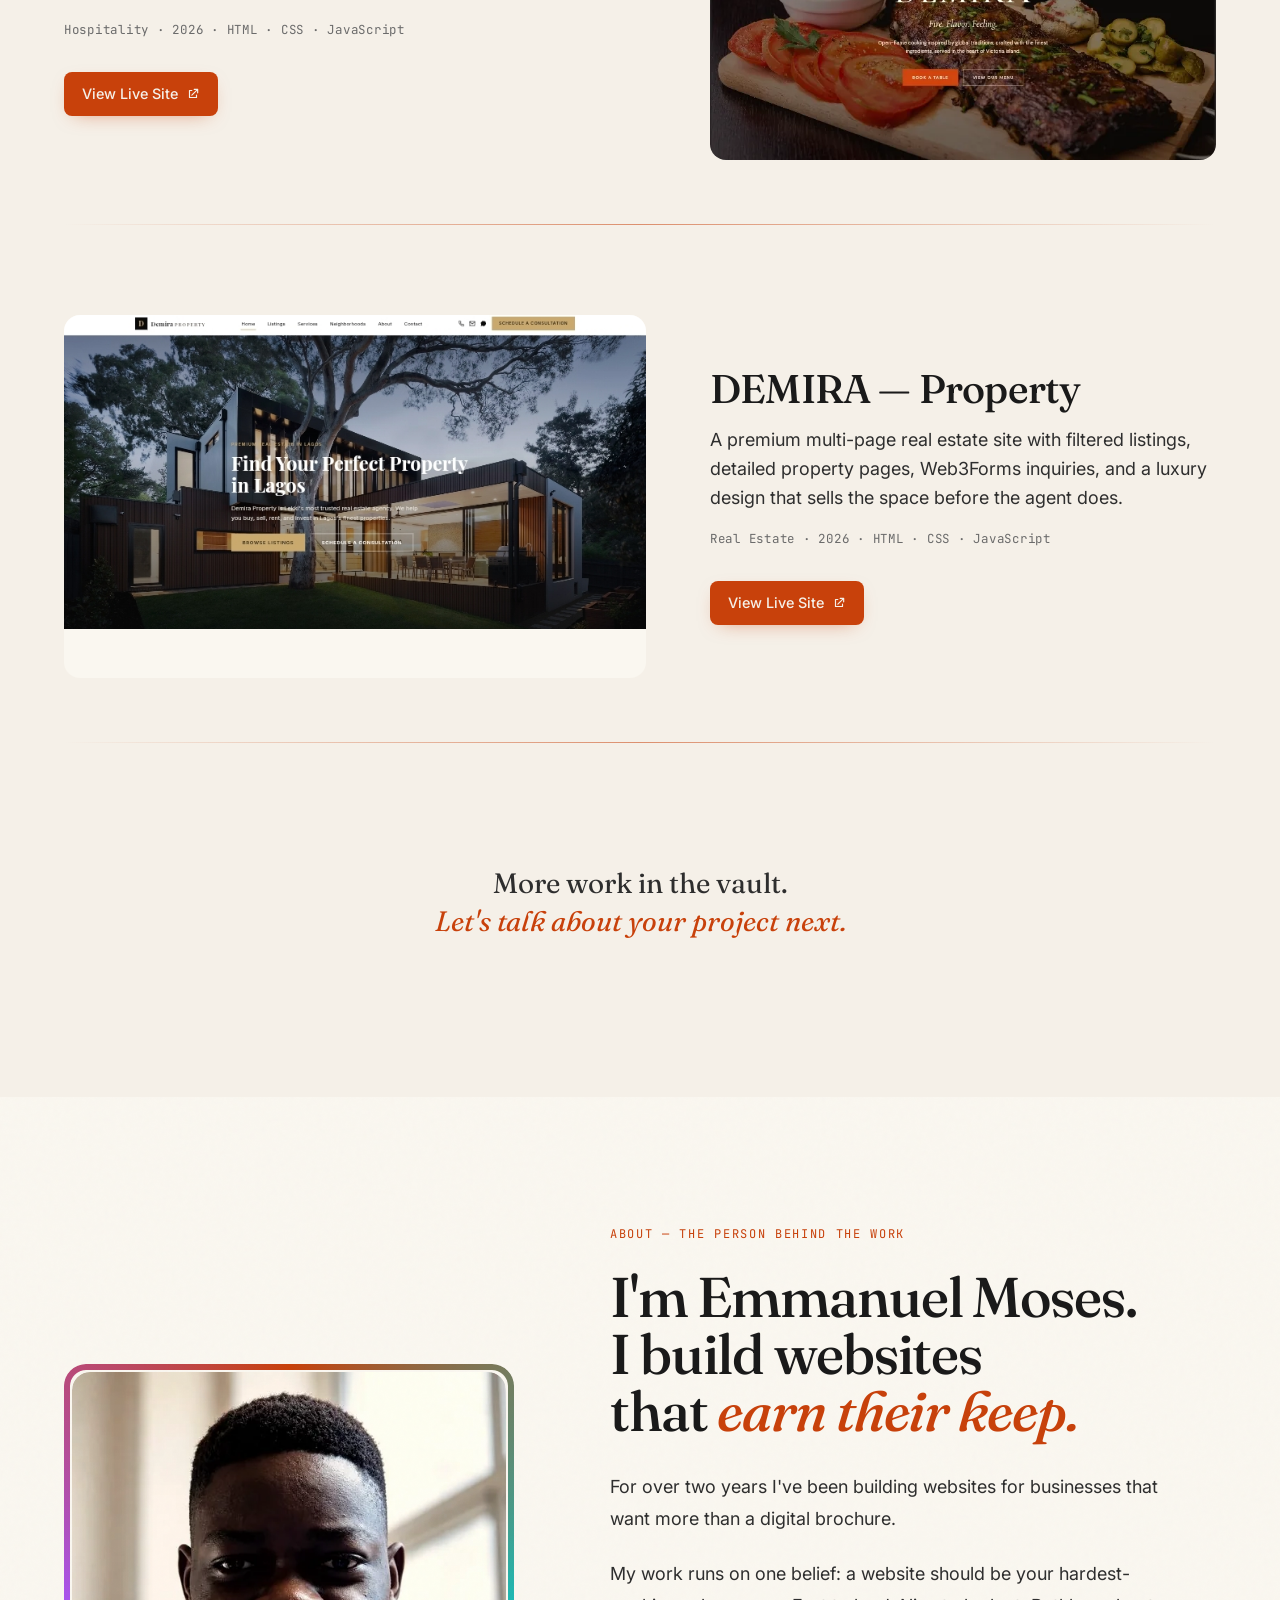
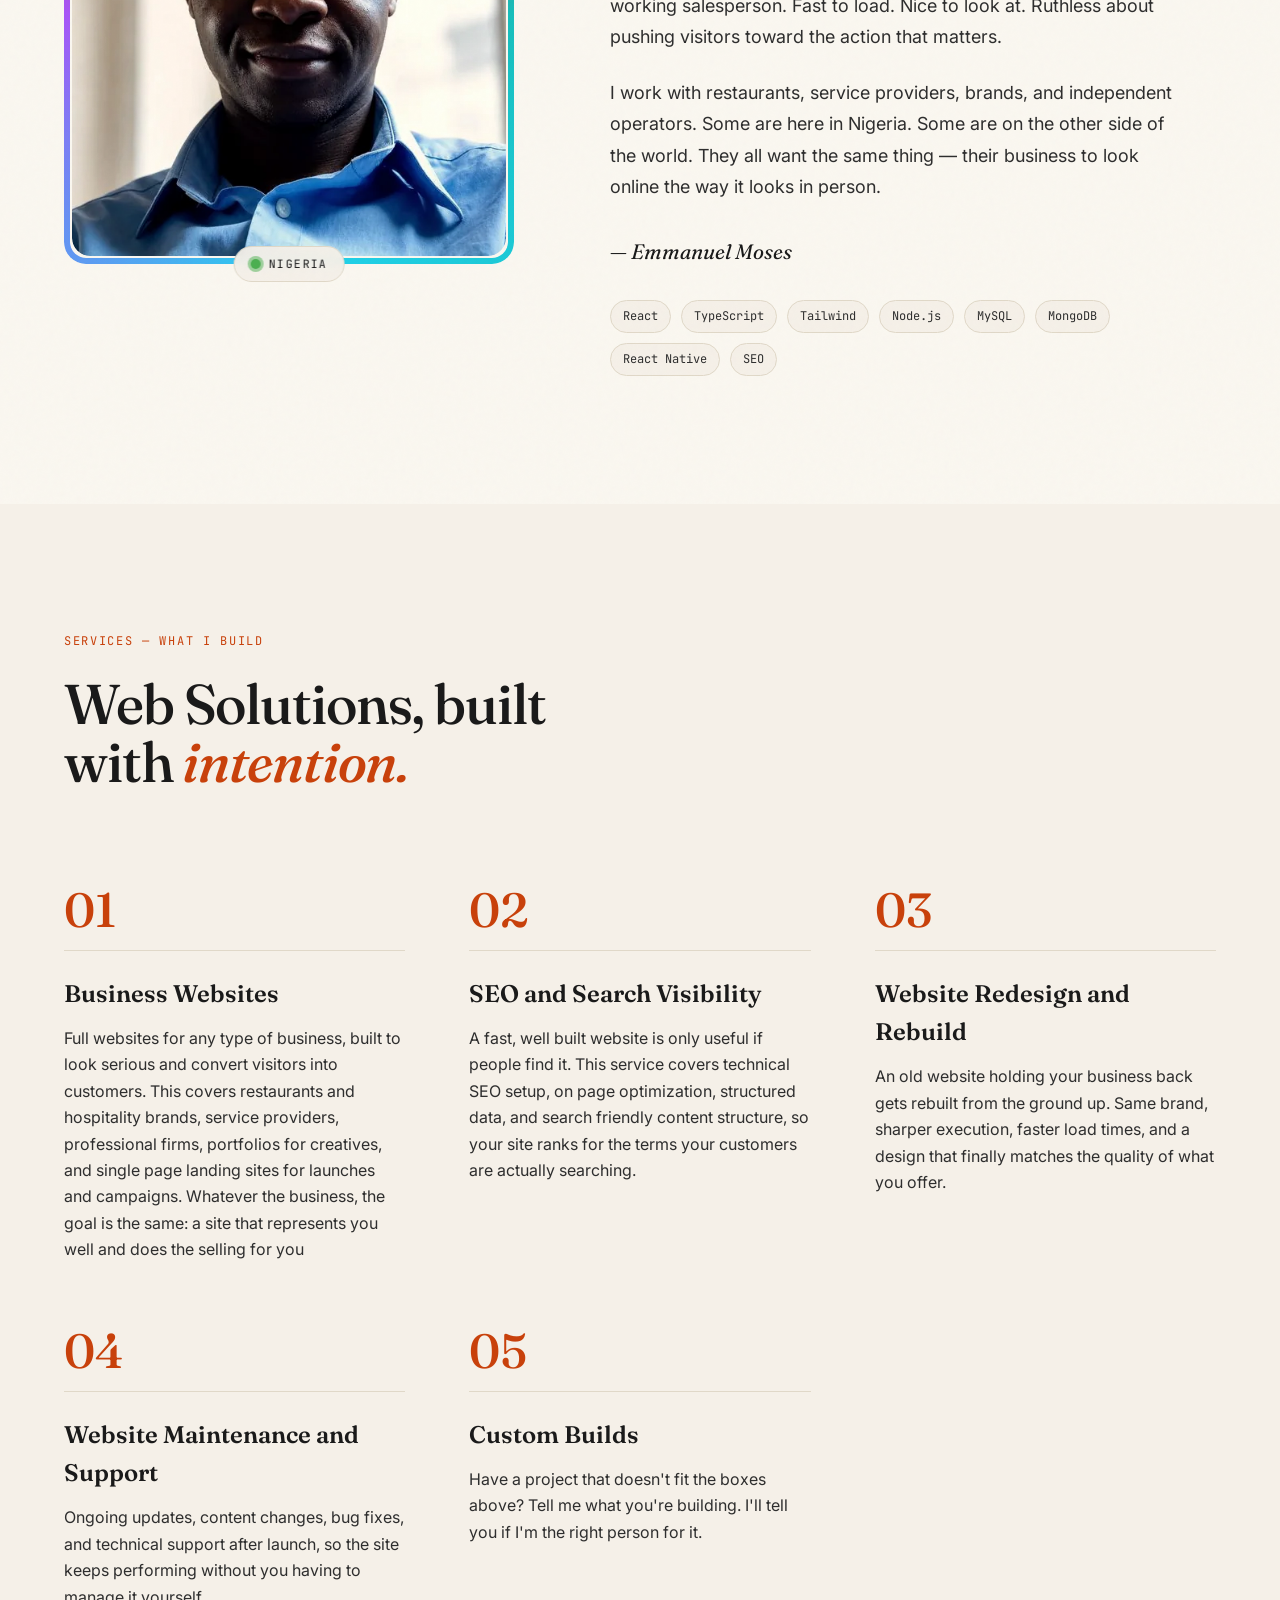
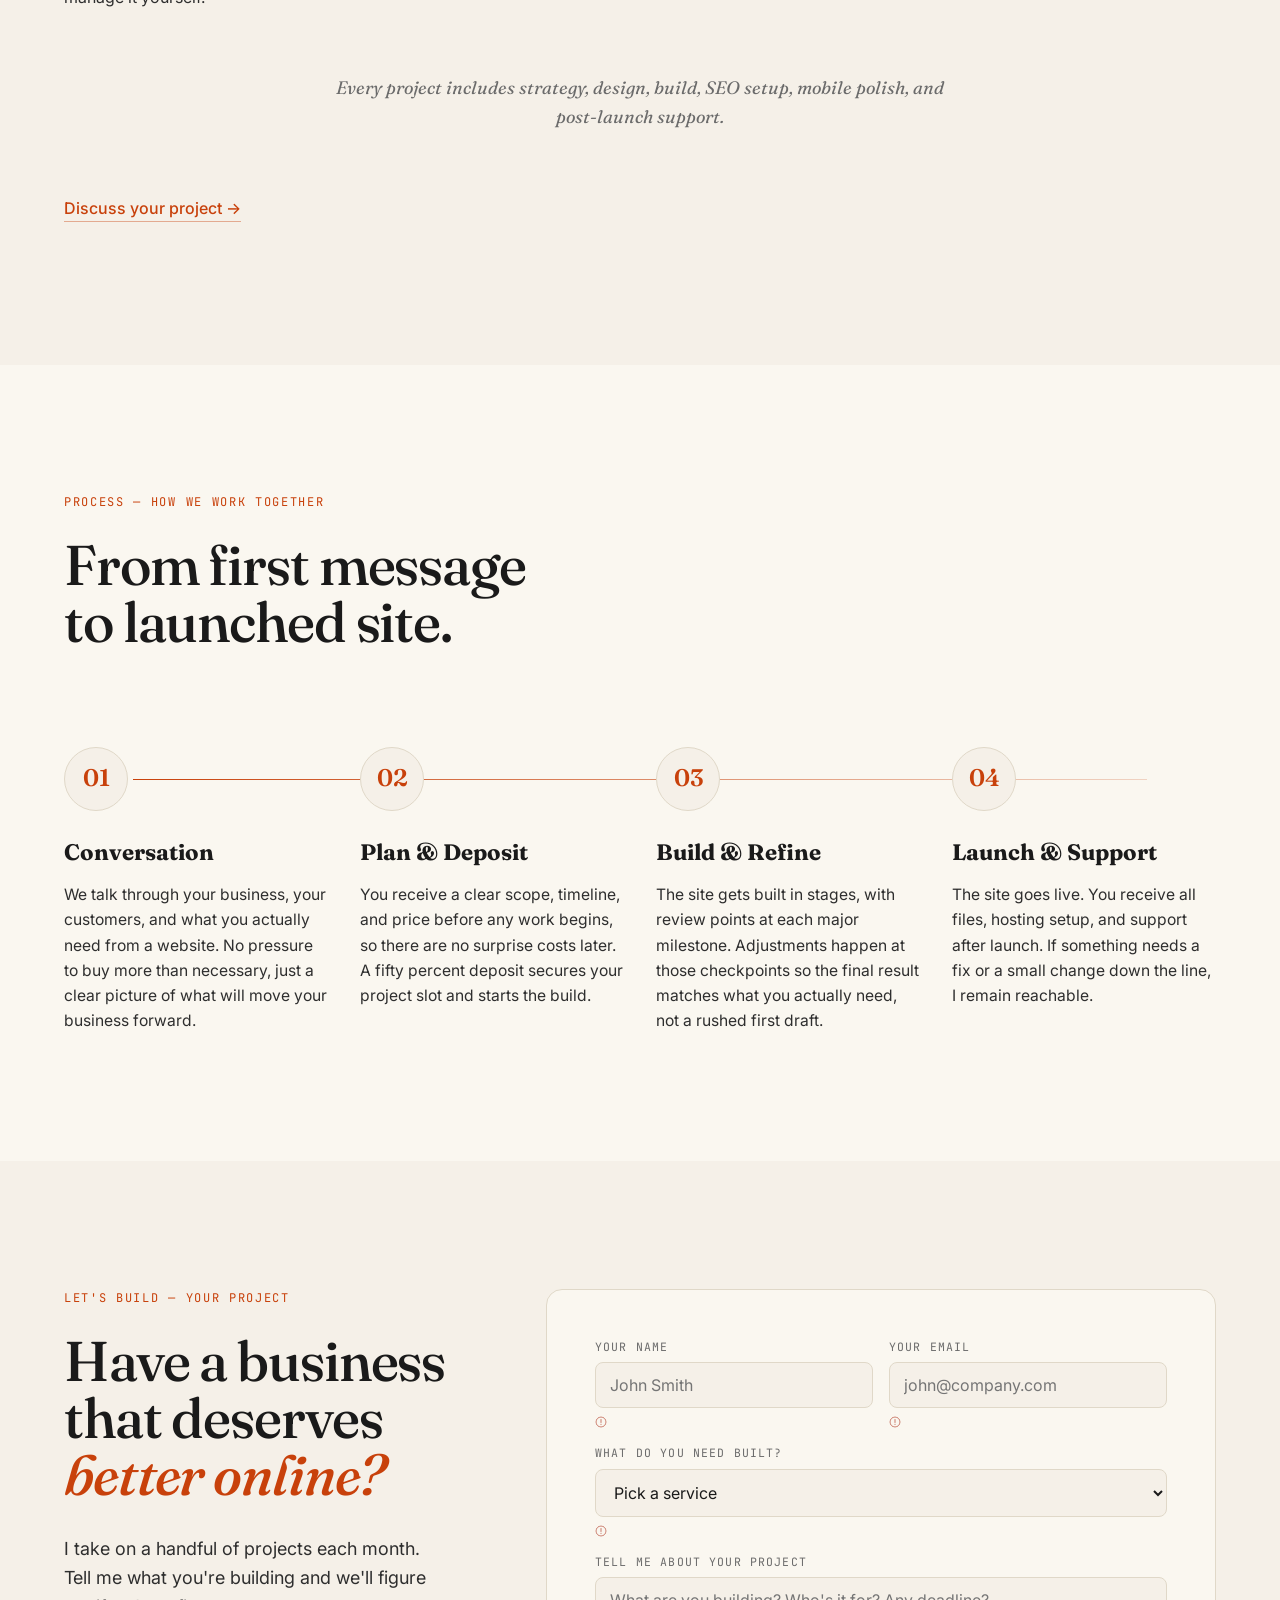
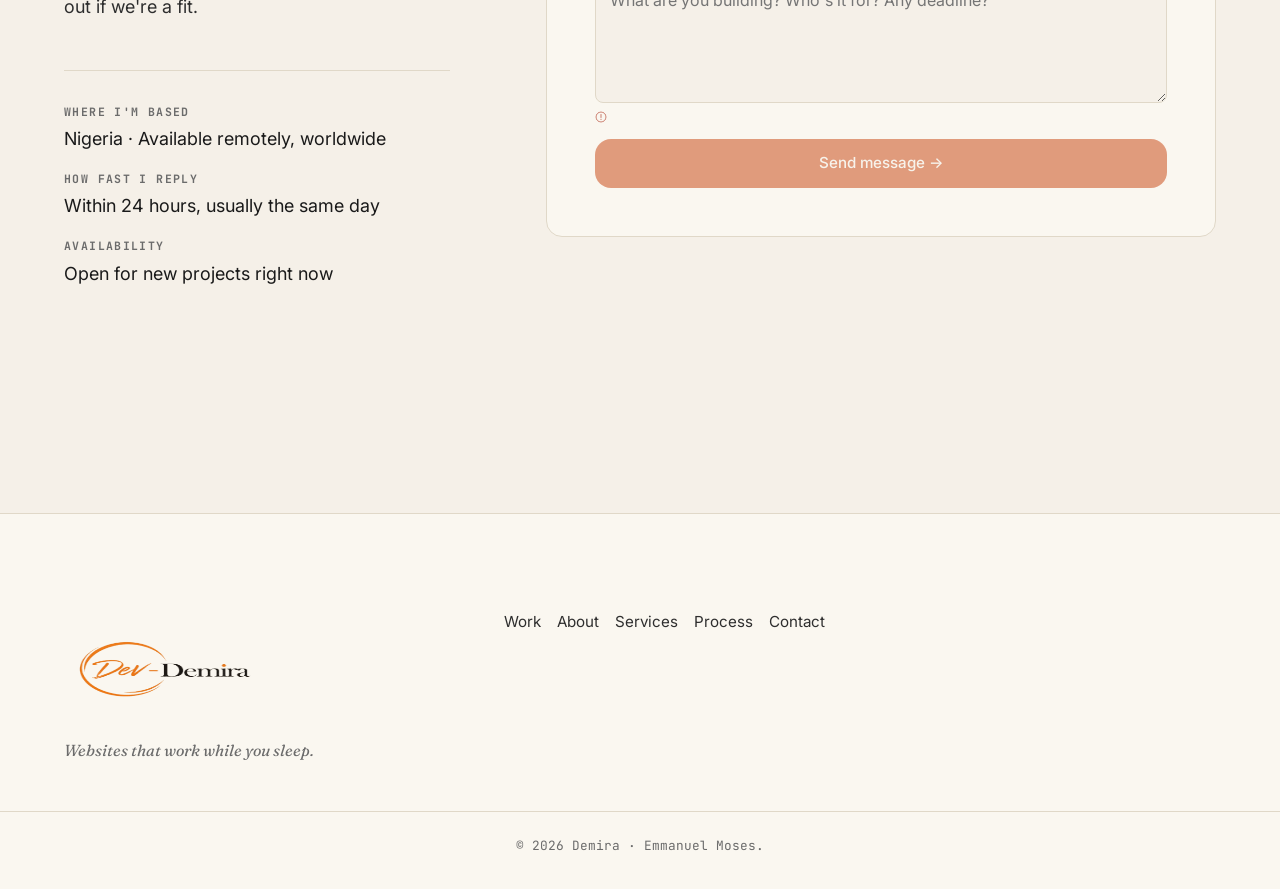
==== commit c4e7c98a: "Update index.html" ====
--- a/index.html
+++ b/index.html
@@ -455,7 +455,7 @@
 <footer class="footer">
   <div class="wrap footer-grid">
     <div>
-      <img src="logo-placeholder.png" alt="Demira logo" width="40" height="40" class="brand-logo">
+      <img src="demira bg.png" alt="Demira logo" width="250px" height="100px" class="brand-logo">
       <p class="foot-tag">Websites that work while you sleep.</p>
     </div>
     <nav aria-label="Footer">
